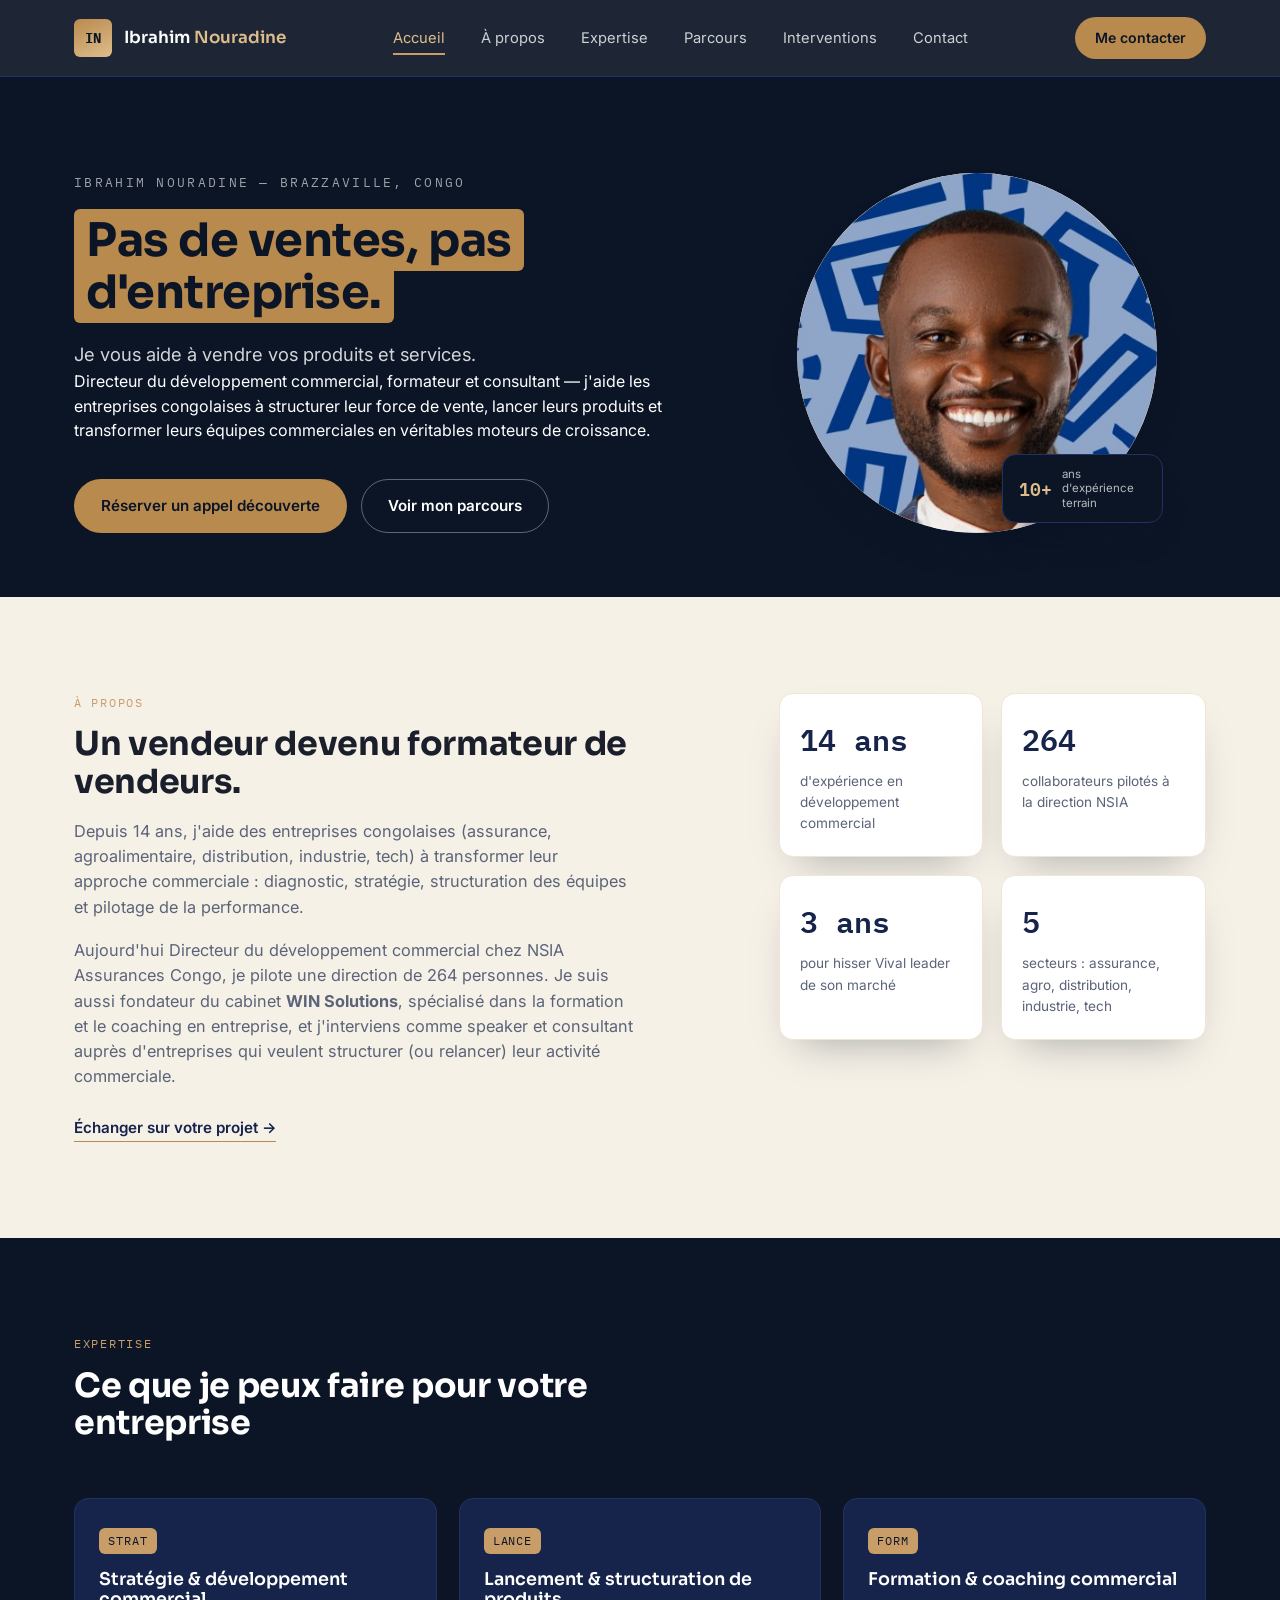
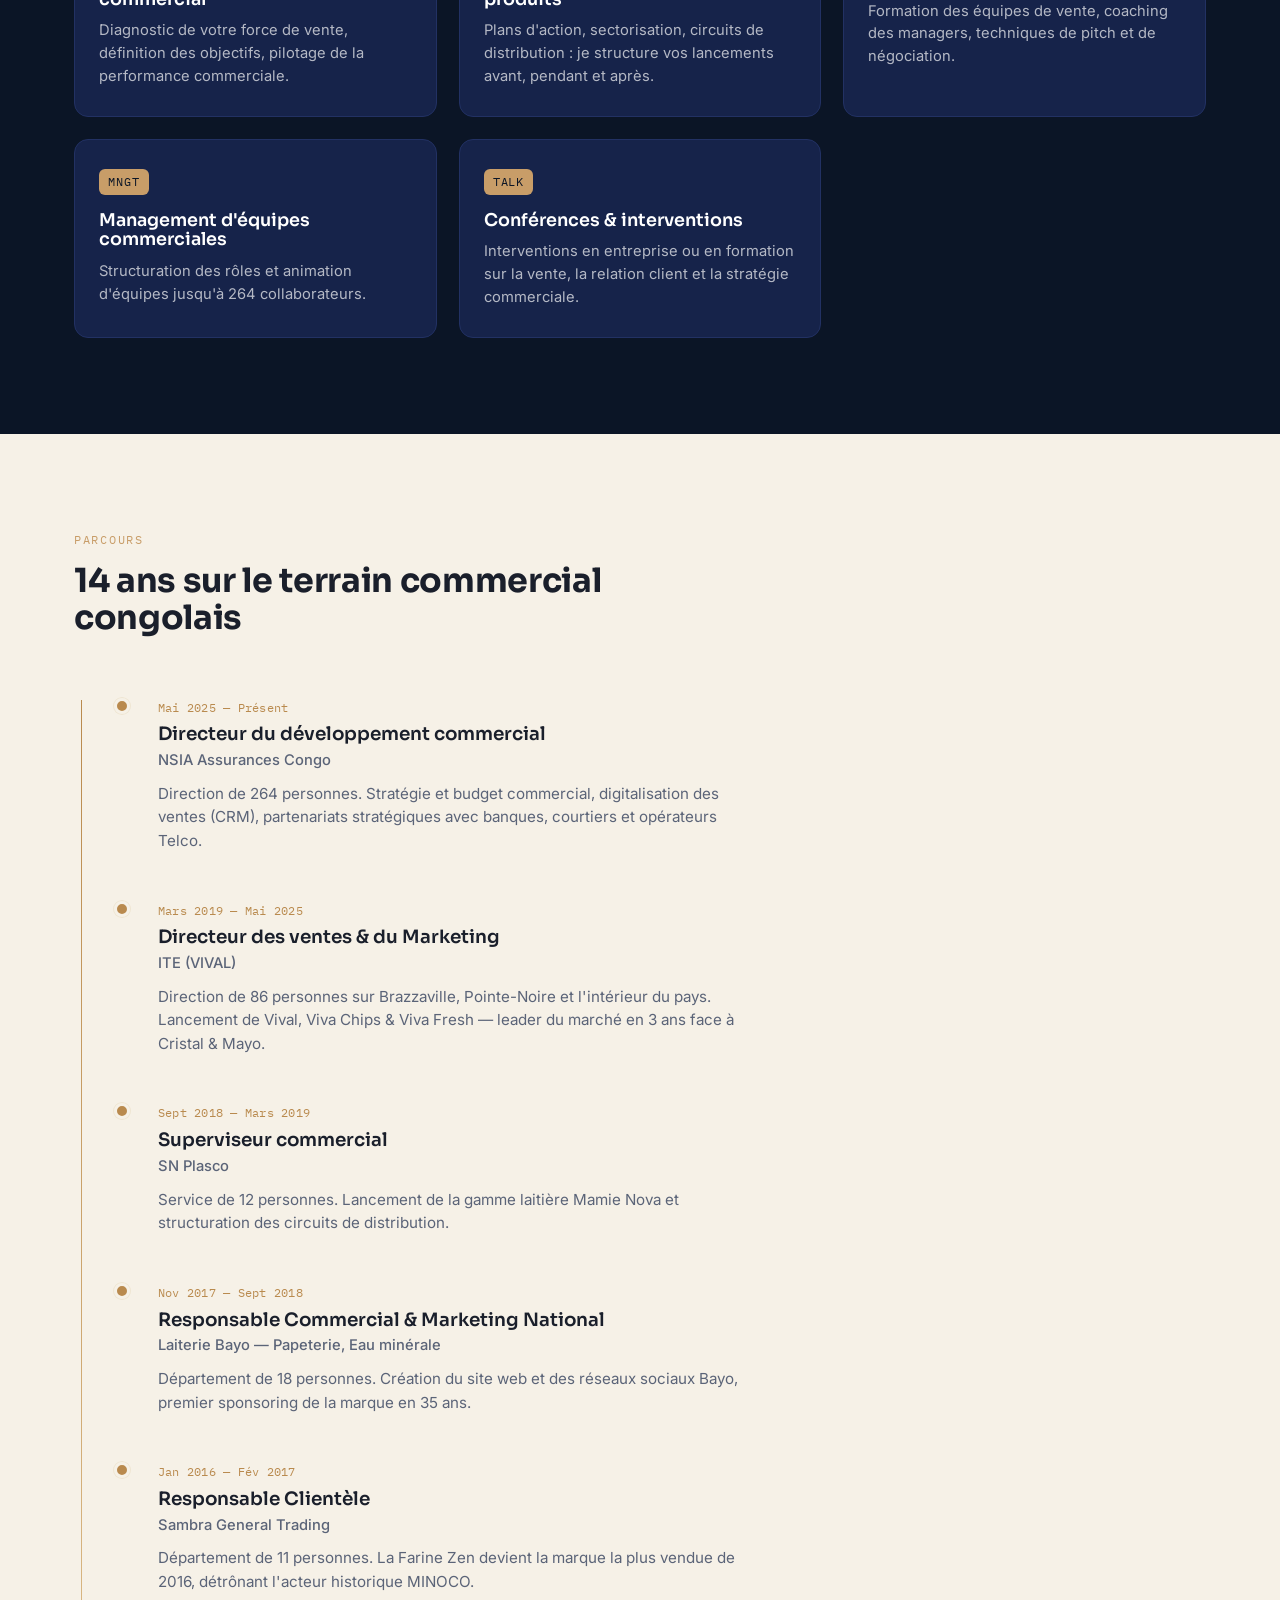
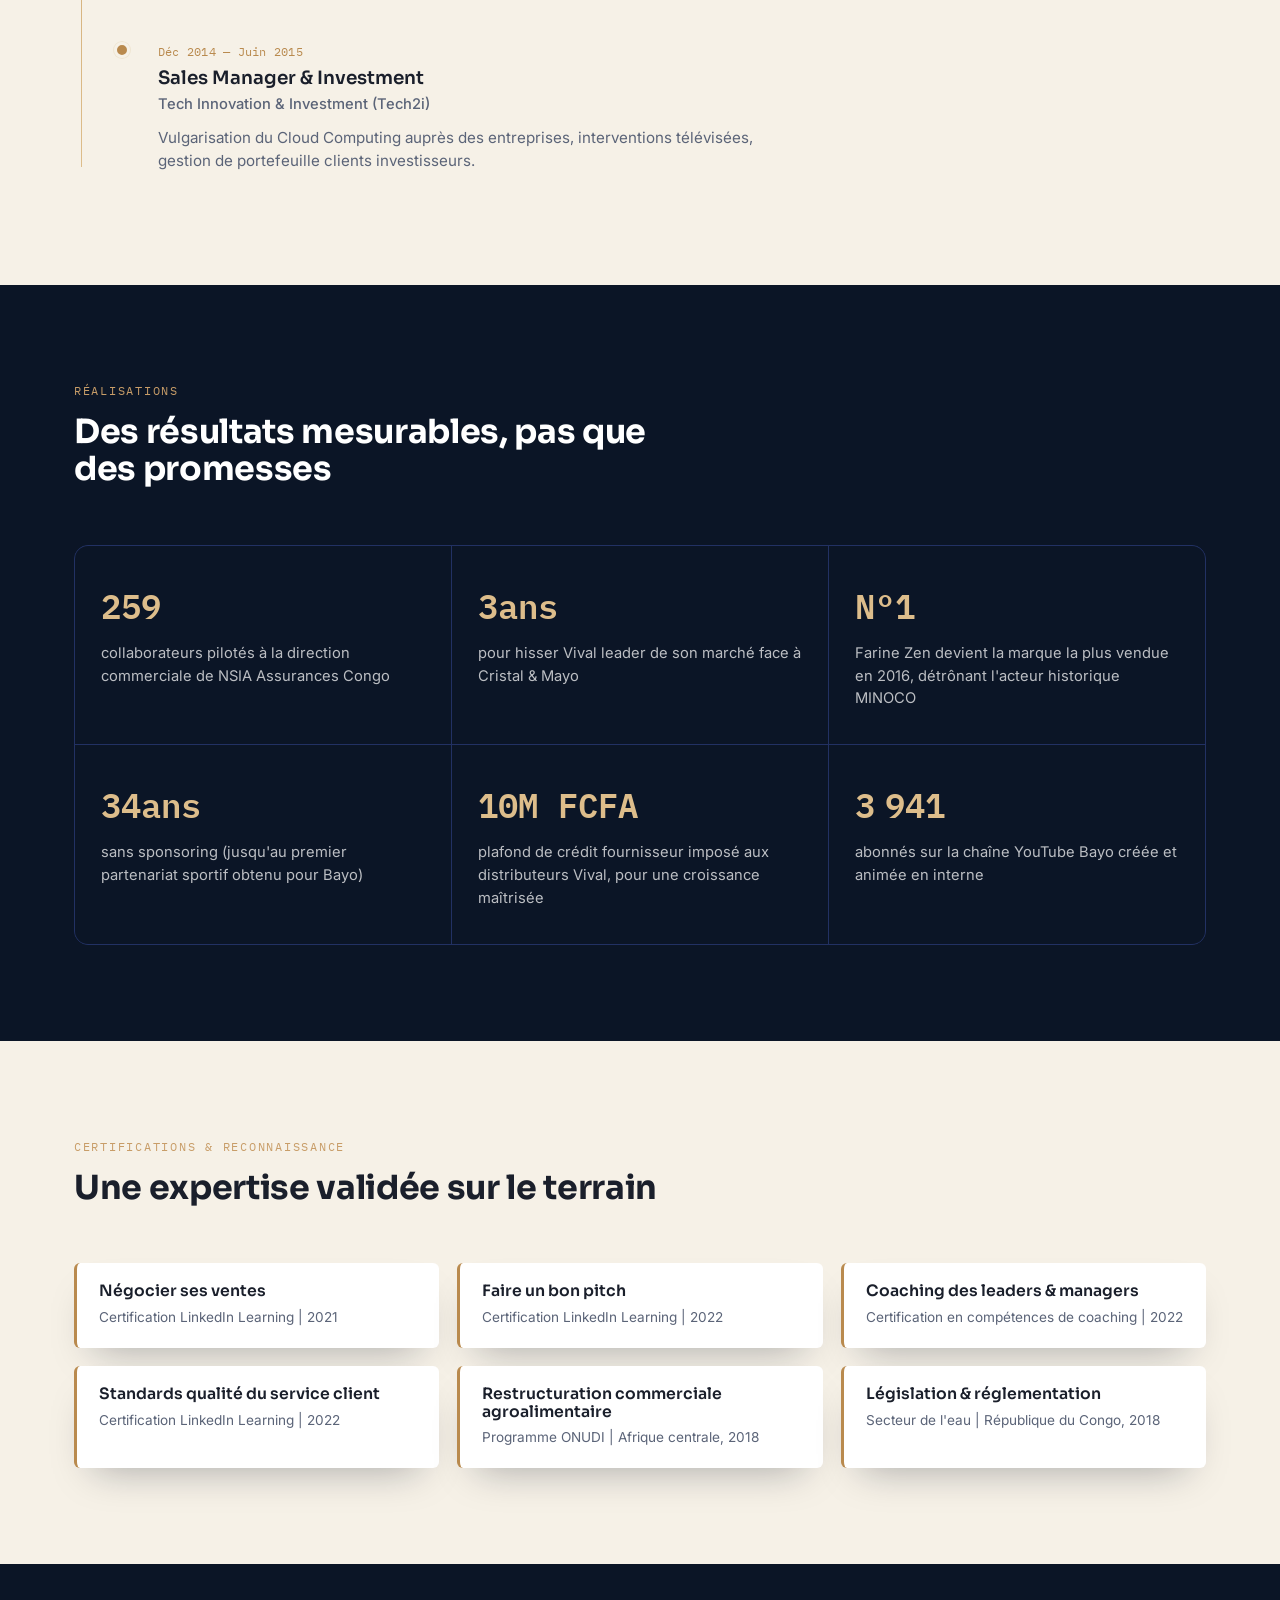
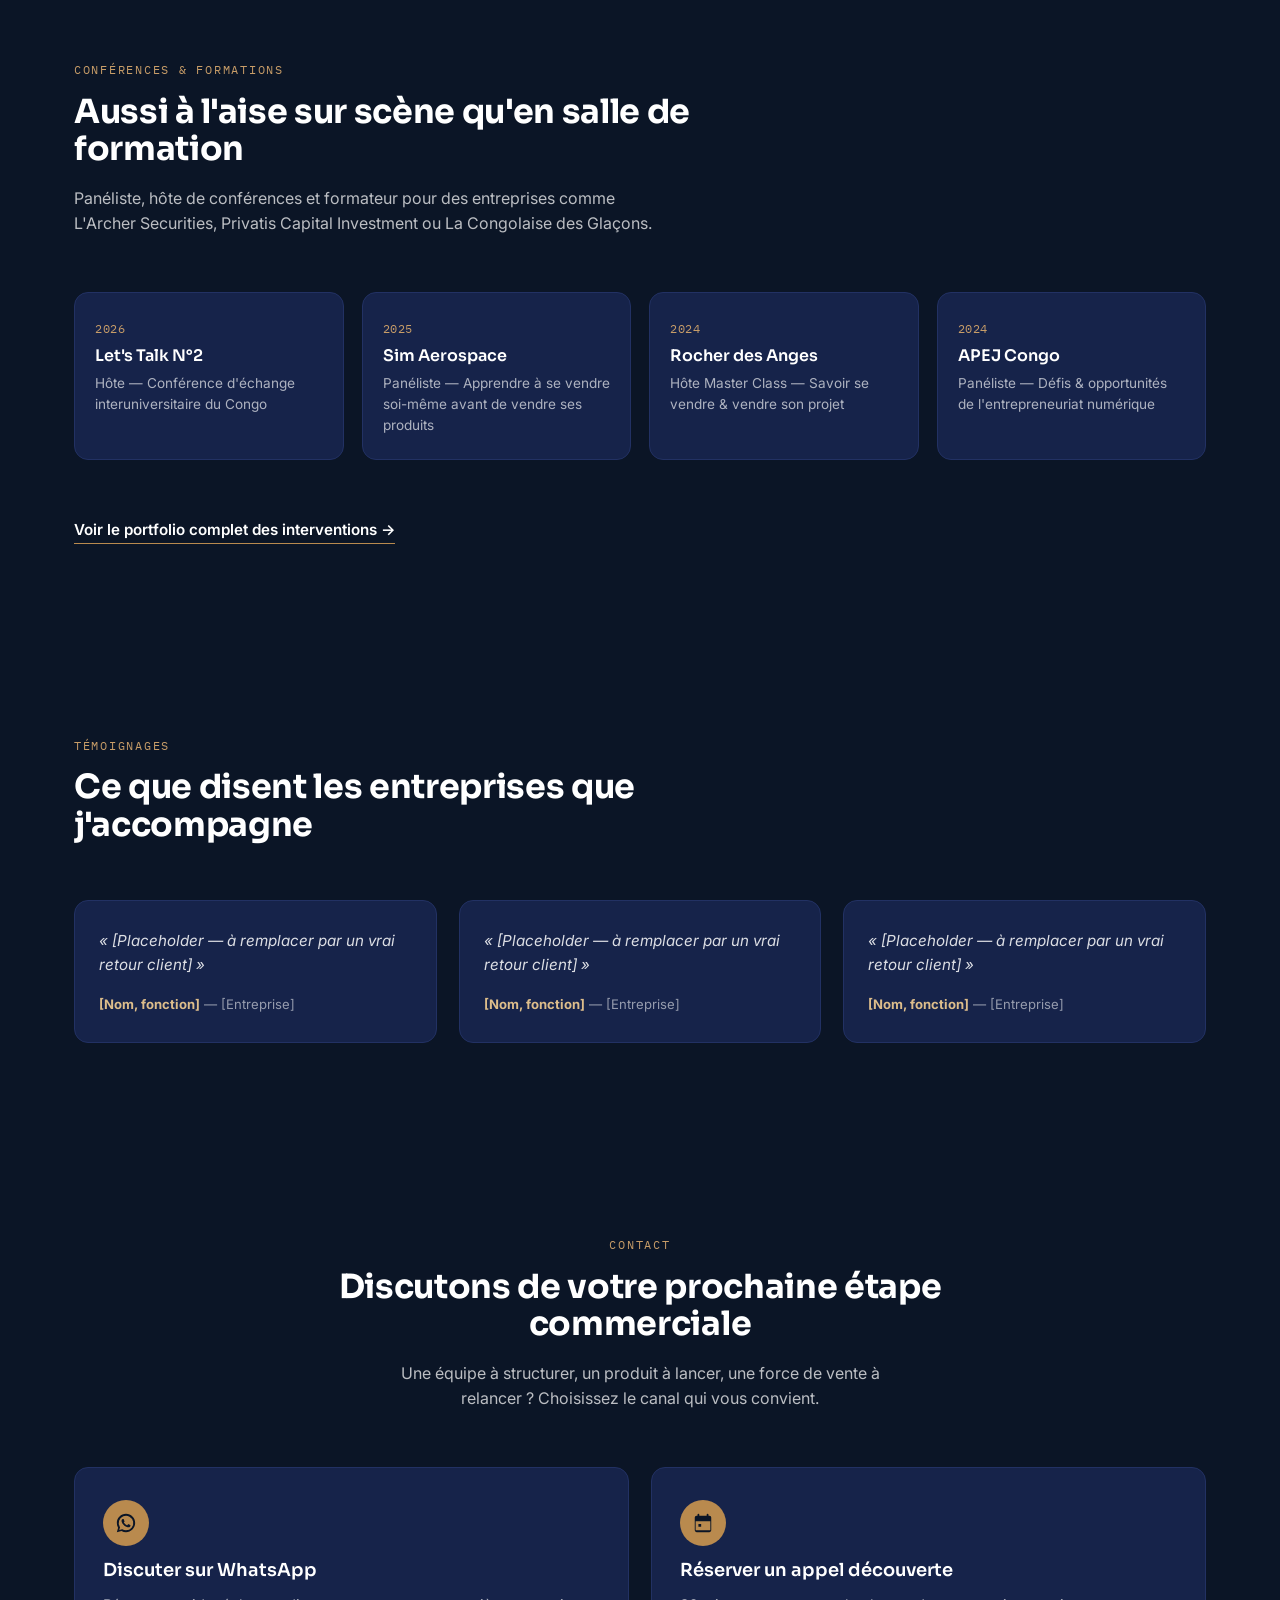
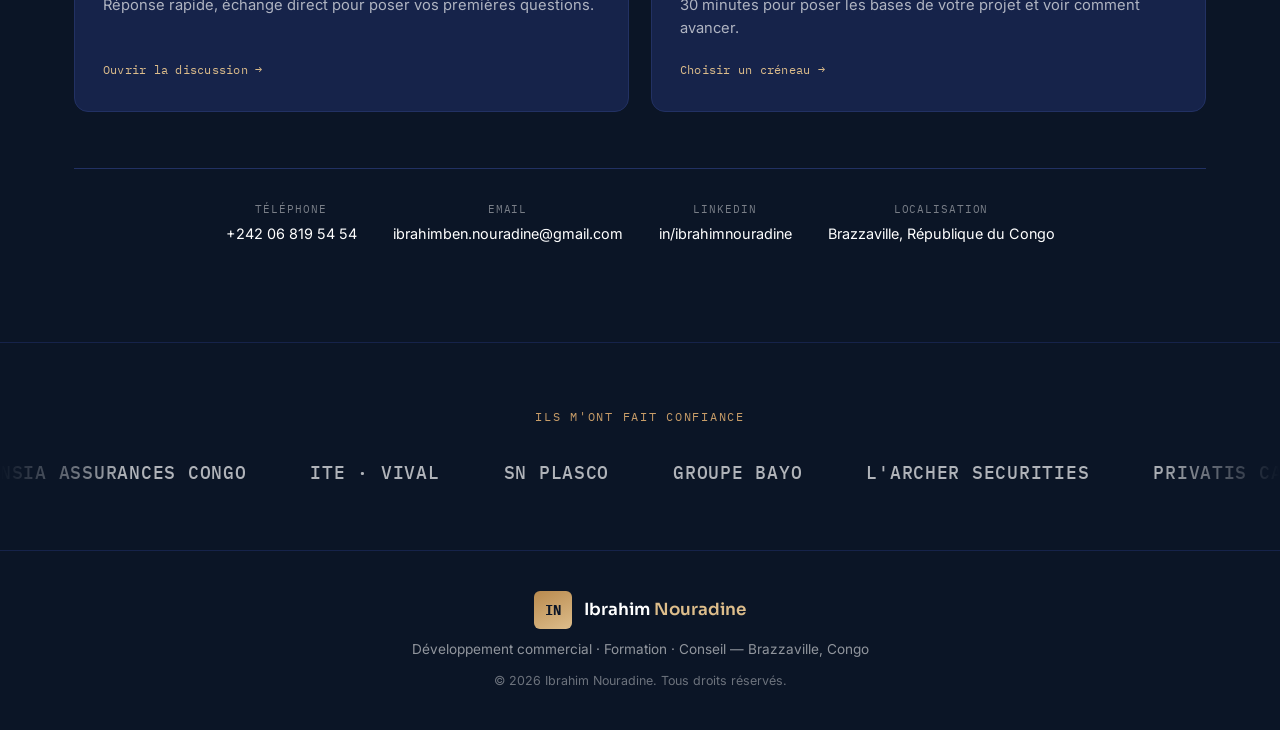
==== index.html @ 83c8571e "Premier commit : site vitrine Ibrahim Nouradine" ====
<!DOCTYPE html>
<html lang="fr">
<head>
  <meta charset="UTF-8" />
  <meta name="viewport" content="width=device-width, initial-scale=1.0" />
  <title>Ibrahim Nouradine | Développement commercial, formation & conseil en vente</title>
  <meta name="description" content="Directeur du développement commercial, formateur et consultant à Brazzaville. J'aide les entreprises congolaises à structurer leur force de vente, lancer leurs produits et développer leur chiffre d'affaires." />

  <!-- Open Graph -->
  <meta property="og:title" content="Ibrahim Nouradine — Pas de ventes, pas d'entreprise." />
  <meta property="og:description" content="Je vous aide à vendre vos produits et services : stratégie commerciale, formation des équipes, lancement de produits." />
  <meta property="og:type" content="website" />
  <meta property="og:image" content="assets/img/ibrahim-photo.jpg" />
  <meta name="theme-color" content="#0b1526" />

  <link rel="preconnect" href="https://fonts.googleapis.com" />
  <link rel="preconnect" href="https://fonts.gstatic.com" crossorigin />
  <link href="https://fonts.googleapis.com/css2?family=Sora:wght@400;500;600;700&family=Inter:wght@400;500;600&family=IBM+Plex+Mono:wght@500;600&display=swap" rel="stylesheet" />

  <link rel="stylesheet" href="css/style.css" />
</head>
<body>

  <!-- ==========================================================================
       HEADER
       ========================================================================== -->
  <header class="site-header">
    <div class="container">
      <a href="#hero" class="brand">
        <span class="brand-mark">IN</span>
        <span class="brand-name">Ibrahim <span>Nouradine</span></span>
      </a>

      <nav class="main-nav" aria-label="Navigation principale">
        <a href="#hero">Accueil</a>
        <a href="#apropos">À propos</a>
        <a href="#expertise">Expertise</a>
        <a href="#parcours">Parcours</a>
        <a href="interventions.html">Interventions</a>
        <a href="#contact">Contact</a>
      </nav>

      <a href="#contact" class="header-cta">Me contacter</a>

      <button class="nav-toggle" id="navToggle" aria-label="Ouvrir le menu" aria-expanded="false">
        <span></span><span></span><span></span>
      </button>
    </div>

    <nav class="mobile-nav" id="mobileNav" aria-label="Navigation mobile">
      <a href="#hero">Accueil</a>
      <a href="#apropos">À propos</a>
      <a href="#expertise">Expertise</a>
      <a href="#parcours">Parcours</a>
      <a href="#realisations">Réalisations</a>
      <a href="#temoignages">Témoignages</a>
      <a href="#contact" class="mobile-cta">Me contacter</a>
    </nav>
  </header>

  <!-- ==========================================================================
       HERO
       ========================================================================== -->
  <section class="hero" id="hero">
    <div class="pattern-overlay" aria-hidden="true"></div>

    <div class="container">
      <div class="hero-content">
        <p class="hero-eyebrow">Ibrahim Nouradine — Brazzaville, Congo</p>

        <h1 class="hero-headline">
          <mark>Pas de ventes, pas d'entreprise.</mark>
        </h1>
        <p class="hero-subline">
          Je vous aide à vendre vos produits et services.
        </p>
        <p class="hero-desc">
          Directeur du développement commercial, formateur et consultant — j'aide les entreprises
          congolaises à structurer leur force de vente, lancer leurs produits et transformer
          leurs équipes commerciales en véritables moteurs de croissance.
        </p>

        <div class="hero-actions">
          <a href="#contact" class="btn btn-primary">Réserver un appel découverte</a>
          <a href="#parcours" class="btn btn-ghost">Voir mon parcours</a>
        </div>
      </div>

      <div class="hero-portrait">
        <div class="portrait-frame">
          <img src="assets/img/ibrahim-photo.jpg" alt="Portrait d'Ibrahim Nouradine" />
        </div>
        <div class="portrait-badge">
          <span class="num">10+</span>
          <span class="label">ans d'expérience terrain</span>
        </div>
      </div>
    </div>
  </section>

  <!-- ==========================================================================
       À PROPOS
       ========================================================================== -->
  <section class="about" id="apropos">
    <div class="container about-grid">
      <div class="about-text" data-reveal>
        <p class="eyebrow">À propos</p>
        <h2 class="section-title">Un vendeur devenu formateur de vendeurs.</h2>
        <p class="about-p">
          Depuis 14 ans, j'aide des entreprises congolaises (assurance, agroalimentaire,
          distribution, industrie, tech) à transformer leur approche commerciale : diagnostic,
          stratégie, structuration des équipes et pilotage de la performance.
        </p>
        <p class="about-p">
          Aujourd'hui Directeur du développement commercial chez NSIA Assurances Congo, je pilote
          une direction de 264 personnes. Je suis aussi fondateur du cabinet
          <strong>WIN Solutions</strong>, spécialisé dans la formation et le coaching en
          entreprise, et j'interviens comme speaker et consultant auprès d'entreprises qui
          veulent structurer (ou relancer) leur activité commerciale.
        </p>
        <a href="#contact" class="link-arrow">Échanger sur votre projet →</a>
      </div>

      <div class="stat-grid">
        <div class="stat-chip" data-reveal>
          <span class="stat-num">14 ans</span>
          <span class="stat-label">d'expérience en développement commercial</span>
        </div>
        <div class="stat-chip" data-reveal>
          <span class="stat-num">264</span>
          <span class="stat-label">collaborateurs pilotés à la direction NSIA</span>
        </div>
        <div class="stat-chip" data-reveal>
          <span class="stat-num">3 ans</span>
          <span class="stat-label">pour hisser Vival leader de son marché</span>
        </div>
        <div class="stat-chip" data-reveal>
          <span class="stat-num">5</span>
          <span class="stat-label">secteurs : assurance, agro, distribution, industrie, tech</span>
        </div>
      </div>
    </div>
  </section>

  <!-- ==========================================================================
       EXPERTISE
       ========================================================================== -->
  <section class="expertise" id="expertise">
    <div class="pattern-overlay" aria-hidden="true"></div>
    <div class="container">
      <div class="section-head" data-reveal>
        <p class="eyebrow">Expertise</p>
        <h2 class="section-title light">Ce que je peux faire pour votre entreprise</h2>
      </div>

      <div class="expertise-grid">
        <article class="expertise-card" data-reveal>
          <span class="expertise-tag">STRAT</span>
          <h3>Stratégie & développement commercial</h3>
          <p>Diagnostic de votre force de vente, définition des objectifs, pilotage de la performance commerciale.</p>
        </article>
        <article class="expertise-card" data-reveal>
          <span class="expertise-tag">LANCE</span>
          <h3>Lancement & structuration de produits</h3>
          <p>Plans d'action, sectorisation, circuits de distribution : je structure vos lancements avant, pendant et après.</p>
        </article>
        <article class="expertise-card" data-reveal>
          <span class="expertise-tag">FORM</span>
          <h3>Formation & coaching commercial</h3>
          <p>Formation des équipes de vente, coaching des managers, techniques de pitch et de négociation.</p>
        </article>
        <article class="expertise-card" data-reveal>
          <span class="expertise-tag">MNGT</span>
          <h3>Management d'équipes commerciales</h3>
          <p>Structuration des rôles et animation d'équipes jusqu'à 264 collaborateurs.</p>
        </article>
        <article class="expertise-card" data-reveal>
          <span class="expertise-tag">TALK</span>
          <h3>Conférences & interventions</h3>
          <p>Interventions en entreprise ou en formation sur la vente, la relation client et la stratégie commerciale.</p>
        </article>
      </div>
    </div>
  </section>

  <!-- ==========================================================================
       PARCOURS
       ========================================================================== -->
  <section class="parcours" id="parcours">
    <div class="container">
      <div class="section-head" data-reveal>
        <p class="eyebrow">Parcours</p>
        <h2 class="section-title">14 ans sur le terrain commercial congolais</h2>
      </div>

      <ol class="timeline">
        <li class="timeline-item" data-reveal>
          <div class="timeline-node"></div>
          <div class="timeline-content">
            <span class="timeline-date">Mai 2025 — Présent</span>
            <h3>Directeur du développement commercial</h3>
            <p class="timeline-org">NSIA Assurances Congo</p>
            <p>Direction de 264 personnes. Stratégie et budget commercial, digitalisation des ventes (CRM), partenariats stratégiques avec banques, courtiers et opérateurs Telco.</p>
          </div>
        </li>
        <li class="timeline-item" data-reveal>
          <div class="timeline-node"></div>
          <div class="timeline-content">
            <span class="timeline-date">Mars 2019 — Mai 2025</span>
            <h3>Directeur des ventes & du Marketing</h3>
            <p class="timeline-org">ITE (VIVAL)</p>
            <p>Direction de 86 personnes sur Brazzaville, Pointe-Noire et l'intérieur du pays. Lancement de Vival, Viva Chips & Viva Fresh — leader du marché en 3 ans face à Cristal & Mayo.</p>
          </div>
        </li>
        <li class="timeline-item" data-reveal>
          <div class="timeline-node"></div>
          <div class="timeline-content">
            <span class="timeline-date">Sept 2018 — Mars 2019</span>
            <h3>Superviseur commercial</h3>
            <p class="timeline-org">SN Plasco</p>
            <p>Service de 12 personnes. Lancement de la gamme laitière Mamie Nova et structuration des circuits de distribution.</p>
          </div>
        </li>
        <li class="timeline-item" data-reveal>
          <div class="timeline-node"></div>
          <div class="timeline-content">
            <span class="timeline-date">Nov 2017 — Sept 2018</span>
            <h3>Responsable Commercial & Marketing National</h3>
            <p class="timeline-org">Laiterie Bayo — Papeterie, Eau minérale</p>
            <p>Département de 18 personnes. Création du site web et des réseaux sociaux Bayo, premier sponsoring de la marque en 35 ans.</p>
          </div>
        </li>
        <li class="timeline-item" data-reveal>
          <div class="timeline-node"></div>
          <div class="timeline-content">
            <span class="timeline-date">Jan 2016 — Fév 2017</span>
            <h3>Responsable Clientèle</h3>
            <p class="timeline-org">Sambra General Trading</p>
            <p>Département de 11 personnes. La Farine Zen devient la marque la plus vendue de 2016, détrônant l'acteur historique MINOCO.</p>
          </div>
        </li>
        <li class="timeline-item" data-reveal>
          <div class="timeline-node"></div>
          <div class="timeline-content">
            <span class="timeline-date">Déc 2014 — Juin 2015</span>
            <h3>Sales Manager & Investment</h3>
            <p class="timeline-org">Tech Innovation & Investment (Tech2i)</p>
            <p>Vulgarisation du Cloud Computing auprès des entreprises, interventions télévisées, gestion de portefeuille clients investisseurs.</p>
          </div>
        </li>
      </ol>
    </div>
  </section>

  <!-- ==========================================================================
       RÉALISATIONS
       ========================================================================== -->
  <section class="realisations" id="realisations">
    <div class="pattern-overlay" aria-hidden="true"></div>
    <div class="container">
      <div class="section-head" data-reveal>
        <p class="eyebrow">Réalisations</p>
        <h2 class="section-title light">Des résultats mesurables, pas que des promesses</h2>
      </div>

      <div class="results-grid">
        <div class="result-card" data-reveal>
          <span class="result-num">264</span>
          <p>collaborateurs pilotés à la direction commerciale de NSIA Assurances Congo</p>
        </div>
        <div class="result-card" data-reveal>
          <span class="result-num">3 ans</span>
          <p>pour hisser Vival leader de son marché face à Cristal & Mayo</p>
        </div>
        <div class="result-card" data-reveal>
          <span class="result-num">N°1</span>
          <p>Farine Zen devient la marque la plus vendue en 2016, détrônant l'acteur historique MINOCO</p>
        </div>
        <div class="result-card" data-reveal>
          <span class="result-num">35 ans</span>
          <p>sans sponsoring (jusqu'au premier partenariat sportif obtenu pour Bayo)</p>
        </div>
        <div class="result-card" data-reveal>
          <span class="result-num">10 M FCFA</span>
          <p>plafond de crédit fournisseur imposé aux distributeurs Vival, pour une croissance maîtrisée</p>
        </div>
        <div class="result-card" data-reveal>
          <span class="result-num">4 018</span>
          <p>abonnés sur la chaîne YouTube Bayo créée et animée en interne</p>
        </div>
      </div>
    </div>
  </section>

  <!-- ==========================================================================
       CERTIFICATIONS
       ========================================================================== -->
  <section class="certifications" id="certifications">
    <div class="container">
      <div class="section-head" data-reveal>
        <p class="eyebrow">Certifications & reconnaissance</p>
        <h2 class="section-title">Une expertise validée sur le terrain</h2>
      </div>

      <div class="badge-grid">
        <div class="badge-card" data-reveal>
          <h3>Négocier ses ventes</h3>
          <p>Certification LinkedIn Learning | 2021</p>
        </div>
        <div class="badge-card" data-reveal>
          <h3>Faire un bon pitch</h3>
          <p>Certification LinkedIn Learning | 2022</p>
        </div>
        <div class="badge-card" data-reveal>
          <h3>Coaching des leaders & managers</h3>
          <p>Certification en compétences de coaching | 2022</p>
        </div>
        <div class="badge-card" data-reveal>
          <h3>Standards qualité du service client</h3>
          <p>Certification LinkedIn Learning | 2022</p>
        </div>
        <div class="badge-card" data-reveal>
          <h3>Restructuration commerciale agroalimentaire</h3>
          <p>Programme ONUDI | Afrique centrale, 2018</p>
        </div>
        <div class="badge-card" data-reveal>
          <h3>Législation & réglementation</h3>
          <p>Secteur de l'eau | République du Congo, 2018</p>
        </div>
      </div>
    </div>
  </section>


  <!-- ==========================================================================
       CONFÉRENCES & FORMATIONS (teaser — portfolio complet sur interventions.html)
       ========================================================================== -->
  <section class="interventions-teaser" id="interventions">
    <div class="pattern-overlay" aria-hidden="true"></div>
    <div class="container">
      <div class="section-head" data-reveal>
        <p class="eyebrow">Conférences & Formations</p>
        <h2 class="section-title light">Aussi à l'aise sur scène qu'en salle de formation</h2>
        <p class="teaser-lead">
          Panéliste, hôte de conférences et formateur pour des entreprises comme
          L'Archer Securities, Privatis Capital Investment ou La Congolaise des Glaçons.
        </p>
      </div>

      <div class="teaser-grid">
        <div class="teaser-card" data-reveal>
          <span class="teaser-year">2026</span>
          <h3>Let's Talk N°2</h3>
          <p>Hôte — Conférence d'échange interuniversitaire du Congo</p>
        </div>
        <div class="teaser-card" data-reveal>
          <span class="teaser-year">2025</span>
          <h3>Sim Aerospace</h3>
          <p>Panéliste — Apprendre à se vendre soi-même avant de vendre ses produits</p>
        </div>
        <div class="teaser-card" data-reveal>
          <span class="teaser-year">2024</span>
          <h3>Rocher des Anges</h3>
          <p>Hôte Master Class — Savoir se vendre & vendre son projet</p>
        </div>
        <div class="teaser-card" data-reveal>
          <span class="teaser-year">2024</span>
          <h3>APEJ Congo</h3>
          <p>Panéliste — Défis & opportunités de l'entrepreneuriat numérique</p>
        </div>
      </div>

      <a href="interventions.html" class="link-arrow light">Voir le portfolio complet des interventions →</a>
    </div>
  </section>

  <!-- ==========================================================================
       TÉMOIGNAGES
       ========================================================================== -->
  <section class="temoignages" id="temoignages">
    <div class="pattern-overlay" aria-hidden="true"></div>
    <div class="container">
      <div class="section-head" data-reveal>
        <p class="eyebrow">Témoignages</p>
        <h2 class="section-title light">Ce que disent les entreprises que j'accompagne</h2>
      </div>

      <div class="quote-grid">
        <blockquote class="quote-card" data-reveal>
          <p>« [Placeholder — à remplacer par un vrai retour client] »</p>
          <footer><strong>[Nom, fonction]</strong> — [Entreprise]</footer>
        </blockquote>
        <blockquote class="quote-card" data-reveal>
          <p>« [Placeholder — à remplacer par un vrai retour client] »</p>
          <footer><strong>[Nom, fonction]</strong> — [Entreprise]</footer>
        </blockquote>
        <blockquote class="quote-card" data-reveal>
          <p>« [Placeholder — à remplacer par un vrai retour client] »</p>
          <footer><strong>[Nom, fonction]</strong> — [Entreprise]</footer>
        </blockquote>
      </div>
    </div>
  </section>

  <!-- ==========================================================================
       CONTACT
       ========================================================================== -->
  <section class="contact" id="contact">
    <div class="pattern-overlay" aria-hidden="true"></div>
    <div class="container">
      <div class="section-head center" data-reveal>
        <p class="eyebrow">Contact</p>
        <h2 class="section-title light">Discutons de votre prochaine étape commerciale</h2>
        <p class="contact-lead">
          Une équipe à structurer, un produit à lancer, une force de vente à relancer ?
          Choisissez le canal qui vous convient.
        </p>
      </div>

      <div class="cta-grid" data-reveal>
        <!-- TODO: remplacer le numéro par le WhatsApp Business si différent du téléphone du CV -->
        <a
          class="cta-card"
          href="https://wa.me/242068195454?text=Bonjour%20Ibrahim%2C%20je%20souhaite%20échanger%20sur%20un%20projet."
          target="_blank"
          rel="noopener"
        >
          <span class="cta-icon" aria-hidden="true">
            <svg viewBox="0 0 24 24" fill="currentColor"><path d="M12 2C6.48 2 2 6.48 2 12c0 1.85.5 3.58 1.36 5.07L2 22l5.1-1.34A9.94 9.94 0 0 0 12 22c5.52 0 10-4.48 10-10S17.52 2 12 2Zm0 18a7.9 7.9 0 0 1-4.03-1.1l-.29-.17-3 .79.8-2.92-.19-.3A7.93 7.93 0 1 1 12 20Zm4.36-5.96c-.24-.12-1.42-.7-1.64-.78-.22-.08-.38-.12-.54.12-.16.24-.62.78-.76.94-.14.16-.28.18-.52.06-.24-.12-1-.37-1.9-1.17-.7-.62-1.18-1.39-1.32-1.63-.14-.24-.01-.37.1-.49.11-.11.24-.28.36-.42.12-.14.16-.24.24-.4.08-.16.04-.3-.02-.42-.06-.12-.54-1.31-.74-1.8-.2-.47-.4-.4-.54-.41-.14-.01-.3-.01-.46-.01-.16 0-.42.06-.64.3-.22.24-.84.82-.84 2s.86 2.32.98 2.48c.12.16 1.7 2.6 4.12 3.64.58.25 1.03.4 1.38.51.58.18 1.1.16 1.52.1.46-.07 1.42-.58 1.62-1.14.2-.56.2-1.04.14-1.14-.06-.1-.22-.16-.46-.28Z"/></svg>
          </span>
          <h3>Discuter sur WhatsApp</h3>
          <p>Réponse rapide, échange direct pour poser vos premières questions.</p>
          <span class="cta-arrow">Ouvrir la discussion →</span>
        </a>

        <!-- TODO: remplacer par le vrai lien Calendly (ex: https://calendly.com/ibrahim-nouradine/decouverte) -->
        <a
          class="cta-card"
          href="https://calendly.com/VOTRE-LIEN-ICI/decouverte"
          target="_blank"
          rel="noopener"
        >
          <span class="cta-icon" aria-hidden="true">
            <svg viewBox="0 0 24 24" fill="currentColor"><path d="M7 2a1 1 0 0 1 1 1v1h8V3a1 1 0 1 1 2 0v1h1a2 2 0 0 1 2 2v14a2 2 0 0 1-2 2H5a2 2 0 0 1-2-2V6a2 2 0 0 1 2-2h1V3a1 1 0 0 1 1-1Zm13 8H4v10h16V10ZM7 13h3v3H7v-3Z"/></svg>
          </span>
          <h3>Réserver un appel découverte</h3>
          <p>30 minutes pour poser les bases de votre projet et voir comment avancer.</p>
          <span class="cta-arrow">Choisir un créneau →</span>
        </a>
      </div>

      <ul class="contact-details" data-reveal>
        <li><span>Téléphone</span><a href="tel:+242068195454">+242 06 819 54 54</a></li>
        <li><span>Email</span><a href="mailto:ibrahimben.nouradine@gmail.com">ibrahimben.nouradine@gmail.com</a></li>
        <li><span>LinkedIn</span><a href="https://www.linkedin.com/in/ibrahimnouradine--985b7945" target="_blank" rel="noopener">in/ibrahimnouradine</a></li>
        <li><span>Localisation</span><span>Brazzaville, République du Congo</span></li>
      </ul>
    </div>
  </section>

  <!-- ==========================================================================
       ILS M'ONT FAIT CONFIANCE — bannière défilante avant le footer
       ========================================================================== -->
  <section class="trust-band" id="confiance">
    <div class="container">
      <p class="eyebrow trust-band-eyebrow">Ils m'ont fait confiance</p>
    </div>
    <div class="marquee marquee-lg">
      <div class="marquee-track">
        <span class="marquee-item">NSIA Assurances Congo</span>
        <span class="marquee-item">ITE · Vival</span>
        <span class="marquee-item">SN Plasco</span>
        <span class="marquee-item">Groupe Bayo</span>
        <span class="marquee-item">L'Archer Securities</span>
        <span class="marquee-item">Privatis Capital Investment</span>
        <span class="marquee-item">La Congolaise des Glaçons</span>
        <span class="marquee-item" aria-hidden="true">NSIA Assurances Congo</span>
        <span class="marquee-item" aria-hidden="true">ITE · Vival</span>
        <span class="marquee-item" aria-hidden="true">SN Plasco</span>
        <span class="marquee-item" aria-hidden="true">Groupe Bayo</span>
        <span class="marquee-item" aria-hidden="true">L'Archer Securities</span>
        <span class="marquee-item" aria-hidden="true">Privatis Capital Investment</span>
        <span class="marquee-item" aria-hidden="true">La Congolaise des Glaçons</span>
      </div>
    </div>
  </section>

  <footer class="site-footer">
    <div class="container footer-grid">
      <div class="brand">
        <span class="brand-mark">IN</span>
        <span class="brand-name">Ibrahim <span>Nouradine</span></span>
      </div>
      <p class="footer-tagline">Développement commercial · Formation · Conseil — Brazzaville, Congo</p>
      <p class="footer-copy">© <span id="year"></span> Ibrahim Nouradine. Tous droits réservés.</p>
    </div>
  </footer>

  <script src="js/main.js"></script>
</body>
</html>
---- css/style.css ----
/* ==========================================================================
   IBRAHIM NOURADINE — Site vitrine
   Design tokens dérivés de l'identité LinkedIn (bannière + photo de profil)
   ========================================================================== */

:root {
  /* Couleurs — palette "navy & ochre" issue de la charte existante */
  --navy-950: #0b1526;   /* fond principal des sections sombres */
  --navy-800: #16234a;   /* panneaux / cartes sur fond sombre */
  --navy-700: #223163;   /* bordures, hover sur fond sombre */
  --navy-600: #34437c;   /* motif géométrique (basse opacité) */

  --gold-500: #b98a4e;   /* accent principal — CTA, surlignage */
  --gold-400: #c89d68;
  --gold-300: #ddbd8b;   /* accent clair — hover, liseré */

  --sand-50:  #f6f1e7;   /* fond des sections claires */
  --sand-100: #efe6d3;

  --blue-200: #b7cbe8;   /* bleu pâle — écho de la photo de profil */

  --ink-900:  #1a1f2b;   /* texte sur fond clair */
  --ink-600:  #5b6478;   /* texte atténué sur fond clair */
  --white:    #ffffff;

  /* Typographie */
  --font-display: "Sora", "Segoe UI", sans-serif;
  --font-body: "Inter", "Segoe UI", sans-serif;
  --font-mono: "IBM Plex Mono", "Courier New", monospace;

  /* Échelle */
  --container-w: 1180px;
  --radius-sm: 6px;
  --radius-md: 14px;
  --radius-full: 999px;

  --shadow-card: 0 20px 40px -20px rgba(11, 21, 38, 0.35);
}

/* ---------- Reset ---------- */
*, *::before, *::after { box-sizing: border-box; }
html { scroll-behavior: smooth; }
html, body { max-width: 100%; overflow-x: hidden; }
body {
  margin: 0;
  font-family: var(--font-body);
  color: var(--ink-900);
  background: var(--sand-50);
  line-height: 1.55;
  -webkit-font-smoothing: antialiased;
}
img { max-width: 100%; display: block; }
a { color: inherit; text-decoration: none; }
ul { list-style: none; margin: 0; padding: 0; }
h1, h2, h3, h4 {
  font-family: var(--font-display);
  line-height: 1.12;
  margin: 0;
  color: inherit;
}
p { margin: 0; }
button { font-family: inherit; cursor: pointer; }

:focus-visible {
  outline: 2px solid var(--gold-400);
  outline-offset: 3px;
}

.container {
  width: 100%;
  max-width: var(--container-w);
  margin-inline: auto;
  padding-inline: 24px;
}

.eyebrow {
  font-family: var(--font-mono);
  font-size: 0.78rem;
  letter-spacing: 0.14em;
  text-transform: uppercase;
  color: var(--gold-400);
}

/* Motif géométrique réutilisable (issu de la bannière LinkedIn) */
.pattern-overlay {
  position: absolute;
  inset: 0;
  background-image: url("../assets/img/pattern.svg");
  background-repeat: repeat;
  background-size: 120px 120px;
  color: var(--navy-600);
  opacity: 0.35;
  pointer-events: none;
}

/* ==========================================================================
   HEADER
   ========================================================================== */
.site-header {
  position: sticky;
  top: 0;
  z-index: 50;
  background: rgba(11, 21, 38, 0.92);
  backdrop-filter: blur(8px);
  border-bottom: 1px solid var(--navy-700);
}

.site-header .container {
  display: flex;
  align-items: center;
  justify-content: space-between;
  height: 76px;
}

.brand {
  display: flex;
  align-items: center;
  gap: 12px;
  font-family: var(--font-display);
  font-weight: 600;
  font-size: 1.05rem;
  color: var(--white);
}

.brand-mark {
  width: 38px;
  height: 38px;
  border-radius: var(--radius-sm);
  background: linear-gradient(155deg, var(--gold-500), var(--gold-300));
  display: grid;
  place-items: center;
  color: var(--navy-950);
  font-family: var(--font-mono);
  font-weight: 700;
  font-size: 0.9rem;
  flex-shrink: 0;
}

.brand-name { white-space: nowrap; }
.brand-name span { color: var(--gold-300); }

.main-nav {
  display: flex;
  align-items: center;
  gap: 36px;
}

.main-nav a {
  position: relative;
  display: inline-block;
  font-size: 0.92rem;
  color: rgba(255, 255, 255, 0.78);
  transition: color 0.2s ease;
}
.main-nav a::after {
  content: "";
  position: absolute;
  left: 0;
  right: 0;
  bottom: -6px;
  height: 2px;
  background: var(--gold-400);
  transform: scaleX(0);
  transform-origin: right;
  transition: transform 0.25s ease;
}
.main-nav a:hover { color: var(--white); }
.main-nav a:hover::after,
.main-nav a.is-active::after,
.main-nav a.current-page::after { transform: scaleX(1); transform-origin: left; }

.header-cta {
  display: inline-flex;
  align-items: center;
  gap: 8px;
  padding: 10px 20px;
  border-radius: var(--radius-full);
  background: var(--gold-500);
  color: var(--navy-950);
  font-weight: 600;
  font-size: 0.88rem;
  transition: background 0.2s ease, transform 0.2s ease;
  white-space: nowrap;
}
.header-cta:hover { background: var(--gold-300); transform: translateY(-1px); }

.nav-toggle {
  display: none;
  background: none;
  border: none;
  padding: 6px;
}
.nav-toggle span {
  display: block;
  width: 24px;
  height: 2px;
  background: var(--white);
  margin: 5px 0;
  transition: transform 0.2s ease, opacity 0.2s ease;
}

/* ==========================================================================
   PAGE-INTRO — bannière d'en-tête pour les pages secondaires
   ========================================================================== */
.page-intro {
  position: relative;
  background: var(--navy-950);
  color: var(--white);
  overflow: hidden;
  padding-block: 140px 72px;
}
.page-intro .container { position: relative; z-index: 2; max-width: 760px; }
.page-intro .hero-headline { font-size: clamp(1.9rem, 3.2vw, 2.8rem); }
.page-intro .hero-desc { margin-top: 18px; max-width: 58ch; }

.intro-stats {
  position: relative;
  z-index: 2;
  margin-top: 40px;
  display: flex;
  flex-wrap: wrap;
  gap: 40px;
  padding-top: 28px;
  border-top: 1px solid var(--navy-700);
}
.intro-stat { display: flex; flex-direction: column; gap: 6px; }
.intro-num {
  font-family: var(--font-mono);
  font-weight: 600;
  font-size: 1.6rem;
  color: var(--gold-300);
}
.intro-label { font-size: 0.82rem; color: rgba(255, 255, 255, 0.6); }

/* ==========================================================================
   HERO
   ========================================================================== */
.hero {
  position: relative;
  background: var(--navy-950);
  color: var(--white);
  overflow: hidden;
  padding-block: 96px 64px;
}

/* Entrée séquencée au chargement */
@keyframes fadeUp {
  from { opacity: 0; transform: translateY(16px); }
  to { opacity: 1; transform: translateY(0); }
}
@keyframes fadeScale {
  from { opacity: 0; transform: scale(0.94); }
  to { opacity: 1; transform: scale(1); }
}
.hero-eyebrow  { animation: fadeUp 0.7s ease both; animation-delay: 0.05s; }
.hero-headline { animation: fadeUp 0.7s ease both; animation-delay: 0.15s; }
.hero-subline  { animation: fadeUp 0.7s ease both; animation-delay: 0.28s; }
.hero-desc     { animation: fadeUp 0.7s ease both; animation-delay: 0.38s; }
.hero-actions  { animation: fadeUp 0.7s ease both; animation-delay: 0.5s; }
.trust-strip   { animation: fadeUp 0.7s ease both; animation-delay: 0.62s; }
.hero-portrait { animation: fadeScale 0.8s ease both; animation-delay: 0.3s; }

.hero .container {
  position: relative;
  z-index: 2;
  display: grid;
  grid-template-columns: 1.15fr 0.85fr;
  gap: 56px;
  align-items: center;
}

.hero-eyebrow {
  font-family: var(--font-mono);
  font-size: 0.8rem;
  letter-spacing: 0.18em;
  text-transform: uppercase;
  color: rgba(255, 255, 255, 0.6);
  margin-bottom: 22px;
}

.hero-headline {
  font-size: clamp(2.1rem, 3.6vw, 3.4rem);
  font-weight: 700;
  letter-spacing: -0.01em;
}

.hero-headline mark {
  background: var(--gold-500);
  color: var(--navy-950);
  padding: 2px 12px;
  border-radius: var(--radius-sm);
  box-decoration-break: clone;
  -webkit-box-decoration-break: clone;
}

.hero-subline {
  margin-top: 22px;
  font-size: 1.15rem;
  color: rgba(255, 255, 255, 0.82);
  max-width: 46ch;
}

.hero-actions {
  margin-top: 36px;
  display: flex;
  flex-wrap: wrap;
  gap: 14px;
}

.btn {
  display: inline-flex;
  align-items: center;
  gap: 10px;
  padding: 14px 26px;
  border-radius: var(--radius-full);
  font-weight: 600;
  font-size: 0.95rem;
  transition: all 0.2s ease;
  border: 1px solid transparent;
}

.btn-primary {
  background: var(--gold-500);
  color: var(--navy-950);
}
.btn-primary:hover { background: var(--gold-300); transform: translateY(-2px); }

.btn-ghost {
  border-color: rgba(255, 255, 255, 0.35);
  color: var(--white);
}
.btn-ghost:hover { border-color: var(--white); background: rgba(255, 255, 255, 0.06); }

/* Bandeau de confiance (clients / entreprises) — bannière défilante */
.trust-strip {
  margin-top: 56px;
}

.trust-label {
  font-family: var(--font-mono);
  font-size: 0.72rem;
  letter-spacing: 0.12em;
  text-transform: uppercase;
  color: rgba(255, 255, 255, 0.5);
  margin-bottom: 18px;
}

.marquee {
  position: relative;
  overflow: hidden;
  padding-top: 14px;
  border-top: 1px solid var(--navy-700);
  -webkit-mask-image: linear-gradient(90deg, transparent, #000 10%, #000 90%, transparent);
  mask-image: linear-gradient(90deg, transparent, #000 10%, #000 90%, transparent);
}

.marquee-track {
  display: flex;
  align-items: center;
  gap: 44px;
  width: max-content;
  animation: marquee-scroll 24s linear infinite;
}

.marquee:hover .marquee-track { animation-play-state: paused; }

.marquee-item {
  font-family: var(--font-mono);
  font-size: 0.8rem;
  letter-spacing: 0.05em;
  text-transform: uppercase;
  color: rgba(255, 255, 255, 0.55);
  white-space: nowrap;
}

@keyframes marquee-scroll {
  from { transform: translateX(0); }
  to { transform: translateX(-50%); }
}

.hero-portrait {
  position: relative;
  justify-self: center;
}

.portrait-frame {
  position: relative;
  width: min(360px, 80vw);
  aspect-ratio: 1 / 1;
  border-radius: 50%;
  overflow: hidden;
  background: var(--blue-200);
  box-shadow: var(--shadow-card);
}

.portrait-frame::before {
  content: "";
  position: absolute;
  inset: 0;
  background-image: url("../assets/img/pattern.svg");
  background-size: 90px 90px;
  color: var(--navy-700);
  opacity: 0.55;
  mix-blend-mode: multiply;
}

.portrait-frame img {
  position: absolute;
  inset: 0;
  width: 100%;
  height: 100%;
  object-fit: cover;
}

.portrait-badge {
  position: absolute;
  bottom: 10px;
  right: -6px;
  background: var(--navy-950);
  border: 1px solid var(--navy-700);
  border-radius: var(--radius-md);
  padding: 12px 16px;
  display: flex;
  align-items: center;
  gap: 10px;
  box-shadow: var(--shadow-card);
  animation: floatY 3.6s ease-in-out infinite;
}
@keyframes floatY {
  0%, 100% { transform: translateY(0); }
  50% { transform: translateY(-6px); }
}

.btn:active { transform: scale(0.97); }

.portrait-badge .num {
  font-family: var(--font-mono);
  font-weight: 600;
  font-size: 1.1rem;
  color: var(--gold-300);
}

.portrait-badge .label {
  font-size: 0.72rem;
  color: rgba(255, 255, 255, 0.7);
  max-width: 12ch;
  line-height: 1.25;
}

/* ==========================================================================
   HEADER — état scrollé + menu mobile
   ========================================================================== */
.site-header.is-scrolled { box-shadow: 0 12px 30px -18px rgba(0,0,0,0.5); }

.mobile-nav {
  display: none;
  flex-direction: column;
  background: var(--navy-950);
  border-top: 1px solid var(--navy-700);
}
.mobile-nav.is-open { display: flex; }
.mobile-nav a {
  padding: 16px 24px;
  color: rgba(255,255,255,0.85);
  border-bottom: 1px solid var(--navy-800);
  font-size: 0.95rem;
}
.mobile-nav .mobile-cta { color: var(--gold-300); font-weight: 600; }

.nav-toggle.is-open span:nth-child(1) { transform: translateY(7px) rotate(45deg); }
.nav-toggle.is-open span:nth-child(2) { opacity: 0; }
.nav-toggle.is-open span:nth-child(3) { transform: translateY(-7px) rotate(-45deg); }

.main-nav a.is-active,
.mobile-nav a.is-active,
.main-nav a.current-page,
.mobile-nav a.current-page { color: var(--gold-300); }

/* ==========================================================================
   UTILITAIRES DE SECTION
   ========================================================================== */
section { position: relative; padding-block: 96px; }
section.dark { background: var(--navy-950); color: var(--white); }

.section-head { max-width: 640px; margin-bottom: 56px; }
.section-title {
  margin-top: 14px;
  font-size: clamp(1.7rem, 2.6vw, 2.4rem);
  font-weight: 700;
  letter-spacing: -0.01em;
}
.section-title.light { color: var(--white); }

.link-arrow {
  display: inline-block;
  margin-top: 26px;
  font-weight: 600;
  font-size: 0.95rem;
  color: var(--navy-800);
  border-bottom: 1px solid var(--gold-500);
  padding-bottom: 2px;
  transition: color 0.2s ease;
}
.link-arrow:hover { color: var(--gold-500); }
.link-arrow.light { color: var(--white); }
.link-arrow.light:hover { color: var(--gold-300); }

/* Reveal au scroll */
[data-reveal] {
  opacity: 0;
  transform: translateY(18px);
  transition: opacity 0.6s ease, transform 0.6s ease;
}
[data-reveal].is-visible { opacity: 1; transform: translateY(0); }

/* ==========================================================================
   À PROPOS
   ========================================================================== */
.about { background: var(--sand-50); }
.about-grid {
  display: grid;
  grid-template-columns: 1.2fr 0.8fr;
  gap: 64px;
  align-items: start;
}
.about-p { margin-top: 18px; color: var(--ink-600); font-size: 1.02rem; max-width: 56ch; }

.stat-grid {
  display: grid;
  grid-template-columns: 1fr 1fr;
  gap: 18px;
}
.stat-chip {
  background: var(--white);
  border: 1px solid var(--sand-100);
  border-radius: var(--radius-md);
  padding: 22px 20px;
  box-shadow: var(--shadow-card);
}
.stat-num {
  display: block;
  font-family: var(--font-mono);
  font-weight: 600;
  font-size: 1.9rem;
  color: var(--navy-800);
}
.stat-label { display: block; margin-top: 8px; font-size: 0.85rem; color: var(--ink-600); }

.stat-grid > [data-reveal]:nth-child(1) { transition-delay: 0.05s; }
.stat-grid > [data-reveal]:nth-child(2) { transition-delay: 0.12s; }
.stat-grid > [data-reveal]:nth-child(3) { transition-delay: 0.19s; }
.stat-grid > [data-reveal]:nth-child(4) { transition-delay: 0.26s; }

/* ==========================================================================
   EXPERTISE
   ========================================================================== */
.expertise { background: var(--navy-950); color: var(--white); }
.expertise-grid {
  position: relative;
  z-index: 2;
  display: grid;
  grid-template-columns: repeat(3, 1fr);
  gap: 22px;
}
.expertise-card {
  position: relative;
  overflow: hidden;
  background: var(--navy-800);
  border: 1px solid var(--navy-700);
  border-radius: var(--radius-md);
  padding: 28px 24px;
  transition: border-color 0.25s ease, transform 0.25s ease;
}
.expertise-card:hover { border-color: var(--gold-500); transform: translateY(-3px); }
.expertise-card::before {
  content: "";
  position: absolute;
  inset: 0;
  z-index: 0;
  background: radial-gradient(220px circle at var(--mx, 50%) var(--my, 50%), rgba(185, 138, 78, 0.18), transparent 70%);
  opacity: 0;
  transition: opacity 0.3s ease;
  pointer-events: none;
}
.expertise-card:hover::before { opacity: 1; }
.expertise-card > * { position: relative; z-index: 1; }

.expertise-grid > [data-reveal]:nth-child(1) { transition-delay: 0.05s; }
.expertise-grid > [data-reveal]:nth-child(2) { transition-delay: 0.12s; }
.expertise-grid > [data-reveal]:nth-child(3) { transition-delay: 0.19s; }
.expertise-grid > [data-reveal]:nth-child(4) { transition-delay: 0.26s; }
.expertise-grid > [data-reveal]:nth-child(5) { transition-delay: 0.33s; }

.expertise-tag {
  display: inline-block;
  font-family: var(--font-mono);
  font-size: 0.72rem;
  letter-spacing: 0.08em;
  color: var(--navy-950);
  background: var(--gold-400);
  padding: 4px 9px;
  border-radius: var(--radius-sm);
  margin-bottom: 16px;
}
.expertise-card h3 { font-size: 1.1rem; font-weight: 600; }
.expertise-card p { margin-top: 10px; font-size: 0.92rem; color: rgba(255,255,255,0.68); }

/* ==========================================================================
   EVENT-CARD — cartes de conférences (page Interventions)
   ========================================================================== */
.events-grid {
  display: grid;
  grid-template-columns: repeat(4, 1fr);
  gap: 18px;
}
.event-card {
  background: var(--white);
  border: 1px solid var(--sand-100);
  border-radius: var(--radius-md);
  padding: 22px 20px;
  box-shadow: var(--shadow-card);
  transition: transform 0.25s ease, border-color 0.25s ease;
}
.event-card:hover { transform: translateY(-3px); border-color: var(--gold-500); }
.event-year {
  font-family: var(--font-mono);
  font-size: 0.75rem;
  color: var(--gold-500);
  letter-spacing: 0.05em;
}
.event-card h3 { margin-top: 8px; font-size: 1rem; font-weight: 600; color: var(--ink-900); }
.event-meta {
  margin-top: 6px;
  font-family: var(--font-mono);
  font-size: 0.74rem;
  text-transform: uppercase;
  letter-spacing: 0.04em;
  color: var(--ink-600);
}
.event-desc { margin-top: 8px; font-size: 0.88rem; color: var(--ink-600); }

.events-grid > [data-reveal]:nth-child(1) { transition-delay: 0.04s; }
.events-grid > [data-reveal]:nth-child(2) { transition-delay: 0.08s; }
.events-grid > [data-reveal]:nth-child(3) { transition-delay: 0.12s; }
.events-grid > [data-reveal]:nth-child(4) { transition-delay: 0.16s; }
.events-grid > [data-reveal]:nth-child(5) { transition-delay: 0.2s; }
.events-grid > [data-reveal]:nth-child(6) { transition-delay: 0.24s; }
.events-grid > [data-reveal]:nth-child(7) { transition-delay: 0.28s; }
.events-grid > [data-reveal]:nth-child(8) { transition-delay: 0.32s; }

.conferences { background: var(--sand-50); }
.formations { background: var(--navy-950); color: var(--white); }
.developpement { background: var(--sand-50); }

/* ==========================================================================
   PARCOURS — timeline (signature : écho du bandeau de la bannière LinkedIn)
   ========================================================================== */
.parcours { background: var(--sand-50); }

.timeline { position: relative; margin-top: 8px; }
.timeline::before {
  content: "";
  position: absolute;
  left: 7px;
  top: 6px;
  bottom: 6px;
  width: 1px;
  background: var(--sand-100);
}
/* Ligne "qui se dessine" — écho animé du bandeau de la bannière LinkedIn */
.timeline::after {
  content: "";
  position: absolute;
  left: 7px;
  top: 6px;
  width: 1px;
  height: calc(100% - 12px);
  background: linear-gradient(var(--gold-500), var(--gold-300));
  transform: scaleY(0);
  transform-origin: top;
  transition: transform 1.6s cubic-bezier(0.65, 0, 0.35, 1);
}
.timeline.is-drawn::after { transform: scaleY(1); }
.timeline-item {
  position: relative;
  display: grid;
  grid-template-columns: 16px 1fr;
  gap: 28px;
  padding-bottom: 44px;
}
.timeline-item:last-child { padding-bottom: 0; }
.timeline-node {
  width: 16px;
  height: 16px;
  border-radius: 50%;
  background: var(--gold-500);
  border: 3px solid var(--sand-50);
  box-shadow: 0 0 0 1px var(--sand-100);
  margin-top: 4px;
}
.timeline-date {
  font-family: var(--font-mono);
  font-size: 0.78rem;
  color: var(--gold-500);
  letter-spacing: 0.02em;
}
.timeline-content h3 { margin-top: 6px; font-size: 1.15rem; font-weight: 600; }
.timeline-org { margin-top: 4px; font-weight: 500; color: var(--ink-600); font-size: 0.92rem; }
.timeline-content p:not(.timeline-org) { margin-top: 10px; color: var(--ink-600); font-size: 0.95rem; max-width: 60ch; }

/* ==========================================================================
   RÉALISATIONS
   ========================================================================== */
.realisations { background: var(--navy-950); color: var(--white); }
.results-grid {
  position: relative;
  z-index: 2;
  display: grid;
  grid-template-columns: repeat(3, 1fr);
  gap: 1px;
  background: var(--navy-700);
  border: 1px solid var(--navy-700);
  border-radius: var(--radius-md);
  overflow: hidden;
}
.result-card {
  background: var(--navy-950);
  padding: 34px 26px;
}
.result-num {
  display: block;
  font-family: var(--font-mono);
  font-weight: 600;
  font-size: 2.1rem;
  color: var(--gold-300);
}
.result-card p { margin-top: 10px; font-size: 0.92rem; color: rgba(255,255,255,0.72); }

.results-grid > [data-reveal]:nth-child(1) { transition-delay: 0.05s; }
.results-grid > [data-reveal]:nth-child(2) { transition-delay: 0.1s; }
.results-grid > [data-reveal]:nth-child(3) { transition-delay: 0.15s; }
.results-grid > [data-reveal]:nth-child(4) { transition-delay: 0.2s; }
.results-grid > [data-reveal]:nth-child(5) { transition-delay: 0.25s; }
.results-grid > [data-reveal]:nth-child(6) { transition-delay: 0.3s; }

/* ==========================================================================
   CERTIFICATIONS
   ========================================================================== */
.certifications { background: var(--sand-50); }
.badge-grid {
  display: grid;
  grid-template-columns: repeat(3, 1fr);
  gap: 18px;
}
.badge-card {
  background: var(--white);
  border-left: 3px solid var(--gold-500);
  border-radius: var(--radius-sm);
  padding: 20px 22px;
  box-shadow: var(--shadow-card);
  transition: transform 0.25s ease, border-left-color 0.25s ease;
}
.badge-card:hover { transform: translateY(-3px); border-left-color: var(--navy-800); }
.badge-card h3 { font-size: 0.98rem; font-weight: 600; }
.badge-card p { margin-top: 6px; font-size: 0.85rem; color: var(--ink-600); }

.badge-grid > [data-reveal]:nth-child(1) { transition-delay: 0.04s; }
.badge-grid > [data-reveal]:nth-child(2) { transition-delay: 0.08s; }
.badge-grid > [data-reveal]:nth-child(3) { transition-delay: 0.12s; }
.badge-grid > [data-reveal]:nth-child(4) { transition-delay: 0.16s; }
.badge-grid > [data-reveal]:nth-child(5) { transition-delay: 0.2s; }
.badge-grid > [data-reveal]:nth-child(6) { transition-delay: 0.24s; }

/* ==========================================================================
   CONFÉRENCES & FORMATIONS (teaser)
   ========================================================================== */
.interventions-teaser { background: var(--navy-950); color: var(--white); }

.teaser-lead {
  margin-top: 18px;
  color: rgba(255, 255, 255, 0.72);
  max-width: 60ch;
}

.teaser-grid {
  position: relative;
  z-index: 2;
  display: grid;
  grid-template-columns: repeat(4, 1fr);
  gap: 18px;
  margin-top: 8px;
  margin-bottom: 32px;
}
.teaser-card {
  background: var(--navy-800);
  border: 1px solid var(--navy-700);
  border-radius: var(--radius-md);
  padding: 22px 20px;
  transition: transform 0.25s ease, border-color 0.25s ease;
}
.teaser-card:hover { transform: translateY(-3px); border-color: var(--gold-500); }
.teaser-year {
  font-family: var(--font-mono);
  font-size: 0.75rem;
  color: var(--gold-400);
  letter-spacing: 0.05em;
}
.teaser-card h3 { margin-top: 8px; font-size: 1rem; font-weight: 600; color: var(--white); }
.teaser-card p { margin-top: 8px; font-size: 0.85rem; color: rgba(255, 255, 255, 0.65); }

.teaser-grid > [data-reveal]:nth-child(1) { transition-delay: 0.05s; }
.teaser-grid > [data-reveal]:nth-child(2) { transition-delay: 0.12s; }
.teaser-grid > [data-reveal]:nth-child(3) { transition-delay: 0.19s; }
.teaser-grid > [data-reveal]:nth-child(4) { transition-delay: 0.26s; }

/* ==========================================================================
   TÉMOIGNAGES
   ========================================================================== */
.temoignages { background: var(--navy-950); color: var(--white); }
.quote-grid {
  position: relative;
  z-index: 2;
  display: grid;
  grid-template-columns: repeat(3, 1fr);
  gap: 22px;
}
.quote-card {
  background: var(--navy-800);
  border: 1px solid var(--navy-700);
  border-radius: var(--radius-md);
  padding: 28px 24px;
  margin: 0;
  transition: transform 0.25s ease, border-color 0.25s ease;
}
.quote-card:hover { transform: translateY(-3px); border-color: var(--gold-500); }

.quote-grid > [data-reveal]:nth-child(1) { transition-delay: 0.05s; }
.quote-grid > [data-reveal]:nth-child(2) { transition-delay: 0.15s; }
.quote-grid > [data-reveal]:nth-child(3) { transition-delay: 0.25s; }
.quote-card p {
  font-size: 0.95rem;
  color: rgba(255,255,255,0.85);
  font-style: italic;
}
.quote-card footer {
  margin-top: 18px;
  font-size: 0.82rem;
  color: rgba(255,255,255,0.55);
}
.quote-card footer strong { color: var(--gold-300); font-style: normal; }

/* ==========================================================================
   CONTACT
   ========================================================================== */
.contact { background: var(--navy-950); color: var(--white); }

.section-head.center {
  margin-inline: auto;
  text-align: center;
}
.contact-lead {
  margin-top: 18px;
  margin-inline: auto;
  color: rgba(255,255,255,0.72);
  max-width: 50ch;
}

/* Cartes d'action directe — WhatsApp / Calendly */
.cta-grid {
  position: relative;
  z-index: 2;
  margin-top: 48px;
  display: grid;
  grid-template-columns: 1fr 1fr;
  gap: 22px;
}
.cta-card {
  position: relative;
  overflow: hidden;
  display: flex;
  flex-direction: column;
  align-items: flex-start;
  gap: 14px;
  background: var(--navy-800);
  border: 1px solid var(--navy-700);
  border-radius: var(--radius-md);
  padding: 32px 28px;
  transition: transform 0.2s ease, border-color 0.2s ease, background 0.2s ease;
}
.cta-card:hover {
  transform: translateY(-4px);
  border-color: var(--gold-500);
  background: var(--navy-700);
}
.cta-card::before {
  content: "";
  position: absolute;
  inset: 0;
  z-index: 0;
  background: radial-gradient(240px circle at var(--mx, 50%) var(--my, 50%), rgba(221, 189, 139, 0.16), transparent 70%);
  opacity: 0;
  transition: opacity 0.3s ease;
  pointer-events: none;
}
.cta-card:hover::before { opacity: 1; }
.cta-card > * { position: relative; z-index: 1; }
.cta-icon {
  width: 46px;
  height: 46px;
  border-radius: 50%;
  background: var(--gold-500);
  display: grid;
  place-items: center;
  color: var(--navy-950);
  flex-shrink: 0;
}
.cta-icon svg { width: 22px; height: 22px; }
.cta-card h3 { font-size: 1.12rem; font-weight: 600; color: var(--white); }
.cta-card p { font-size: 0.92rem; color: rgba(255,255,255,0.66); }
.cta-arrow {
  margin-top: auto;
  padding-top: 6px;
  font-family: var(--font-mono);
  font-size: 0.78rem;
  letter-spacing: 0.02em;
  color: var(--gold-300);
}

/* Coordonnées directes — bandeau discret sous les CTA */
.contact-details {
  position: relative;
  z-index: 2;
  margin-top: 56px;
  padding-top: 32px;
  border-top: 1px solid var(--navy-700);
  display: flex;
  flex-wrap: wrap;
  justify-content: center;
  gap: 36px;
}
.contact-details li {
  display: flex;
  flex-direction: column;
  align-items: center;
  gap: 5px;
  text-align: center;
  font-size: 0.9rem;
}
.contact-details li span:first-child {
  font-family: var(--font-mono);
  font-size: 0.7rem;
  letter-spacing: 0.08em;
  text-transform: uppercase;
  color: rgba(255,255,255,0.45);
}
.contact-details li a:hover { color: var(--gold-300); }

/* ==========================================================================
   TRUST-BAND — bannière de logos plein écran, juste avant le footer
   ========================================================================== */
.trust-band {
  background: var(--navy-950);
  color: var(--white);
  padding-block: 64px;
  overflow: hidden;
  border-top: 1px solid var(--navy-800);
}
.trust-band-eyebrow {
  text-align: center;
  margin-bottom: 32px;
}

/* Variante "grand format" du composant .marquee (réutilisé depuis le hero) */
.marquee-lg { border-top: none; padding-top: 0; }
.marquee-lg .marquee-track { gap: 64px; animation-duration: 30s; }
.marquee-lg .marquee-item {
  font-size: 1.15rem;
  font-weight: 500;
  letter-spacing: 0.04em;
  color: rgba(255, 255, 255, 0.68);
}

/* ==========================================================================
   FOOTER
   ========================================================================== */
.site-footer { background: var(--navy-950); border-top: 1px solid var(--navy-800); padding-block: 40px; }
.footer-grid { display: flex; flex-direction: column; align-items: center; gap: 10px; text-align: center; }
.site-footer .brand { color: var(--white); }
.footer-tagline { color: rgba(255,255,255,0.55); font-size: 0.85rem; }
.footer-copy { color: rgba(255,255,255,0.4); font-size: 0.78rem; }

/* ==========================================================================
   RESPONSIVE
   ========================================================================== */
@media (max-width: 900px) {
  .main-nav { display: none; }
  .header-cta { display: none; }
  .nav-toggle { display: block; padding: 10px; margin: -10px; }

  .hero .container { grid-template-columns: 1fr; gap: 44px; }
  .hero-portrait { justify-self: start; }

  section { padding-block: 72px; }
  .page-intro { padding-block: 110px 56px; }
  .about-grid { grid-template-columns: 1fr; gap: 40px; }
  .expertise-grid { grid-template-columns: repeat(2, 1fr); }
  .results-grid { grid-template-columns: repeat(2, 1fr); }
  .badge-grid { grid-template-columns: repeat(2, 1fr); }
  .teaser-grid { grid-template-columns: repeat(2, 1fr); }
  .events-grid { grid-template-columns: repeat(2, 1fr); }
  .quote-grid { grid-template-columns: 1fr; }
  .cta-grid { grid-template-columns: 1fr; }
  .contact-details { gap: 24px; }
}

@media (max-width: 640px) {
  .container { padding-inline: 20px; }
  .expertise-grid { grid-template-columns: 1fr; }
  .results-grid { grid-template-columns: 1fr; }
  .badge-grid { grid-template-columns: 1fr; }
  .teaser-grid { grid-template-columns: 1fr; }
  .events-grid { grid-template-columns: 1fr; }
  .stat-grid { grid-template-columns: 1fr; }

  .hero-headline { font-size: clamp(1.75rem, 8vw, 2.1rem); }
  .portrait-badge { right: 0; padding: 10px 14px; }

  .contact-details { flex-direction: column; align-items: center; gap: 22px; }
  .contact-details a,
  .contact-details span { overflow-wrap: anywhere; word-break: break-word; }

  .marquee-lg .marquee-track { gap: 40px; }
  .marquee-lg .marquee-item { font-size: 0.95rem; }
}

@media (max-width: 480px) {
  .hero { padding-block: 76px 48px; }
  .btn { width: 100%; justify-content: center; }
  .hero-actions { flex-direction: column; }

  .cta-card { padding: 26px 22px; }
  .brand-name { font-size: 0.95rem; }
}

@media (prefers-reduced-motion: reduce) {
  * {
    transition: none !important;
    animation: none !important;
    scroll-behavior: auto !important;
  }

  .marquee-track {
    flex-wrap: wrap;
    width: 100%;
    justify-content: center;
  }
  .marquee-item[aria-hidden="true"] { display: none; }
}
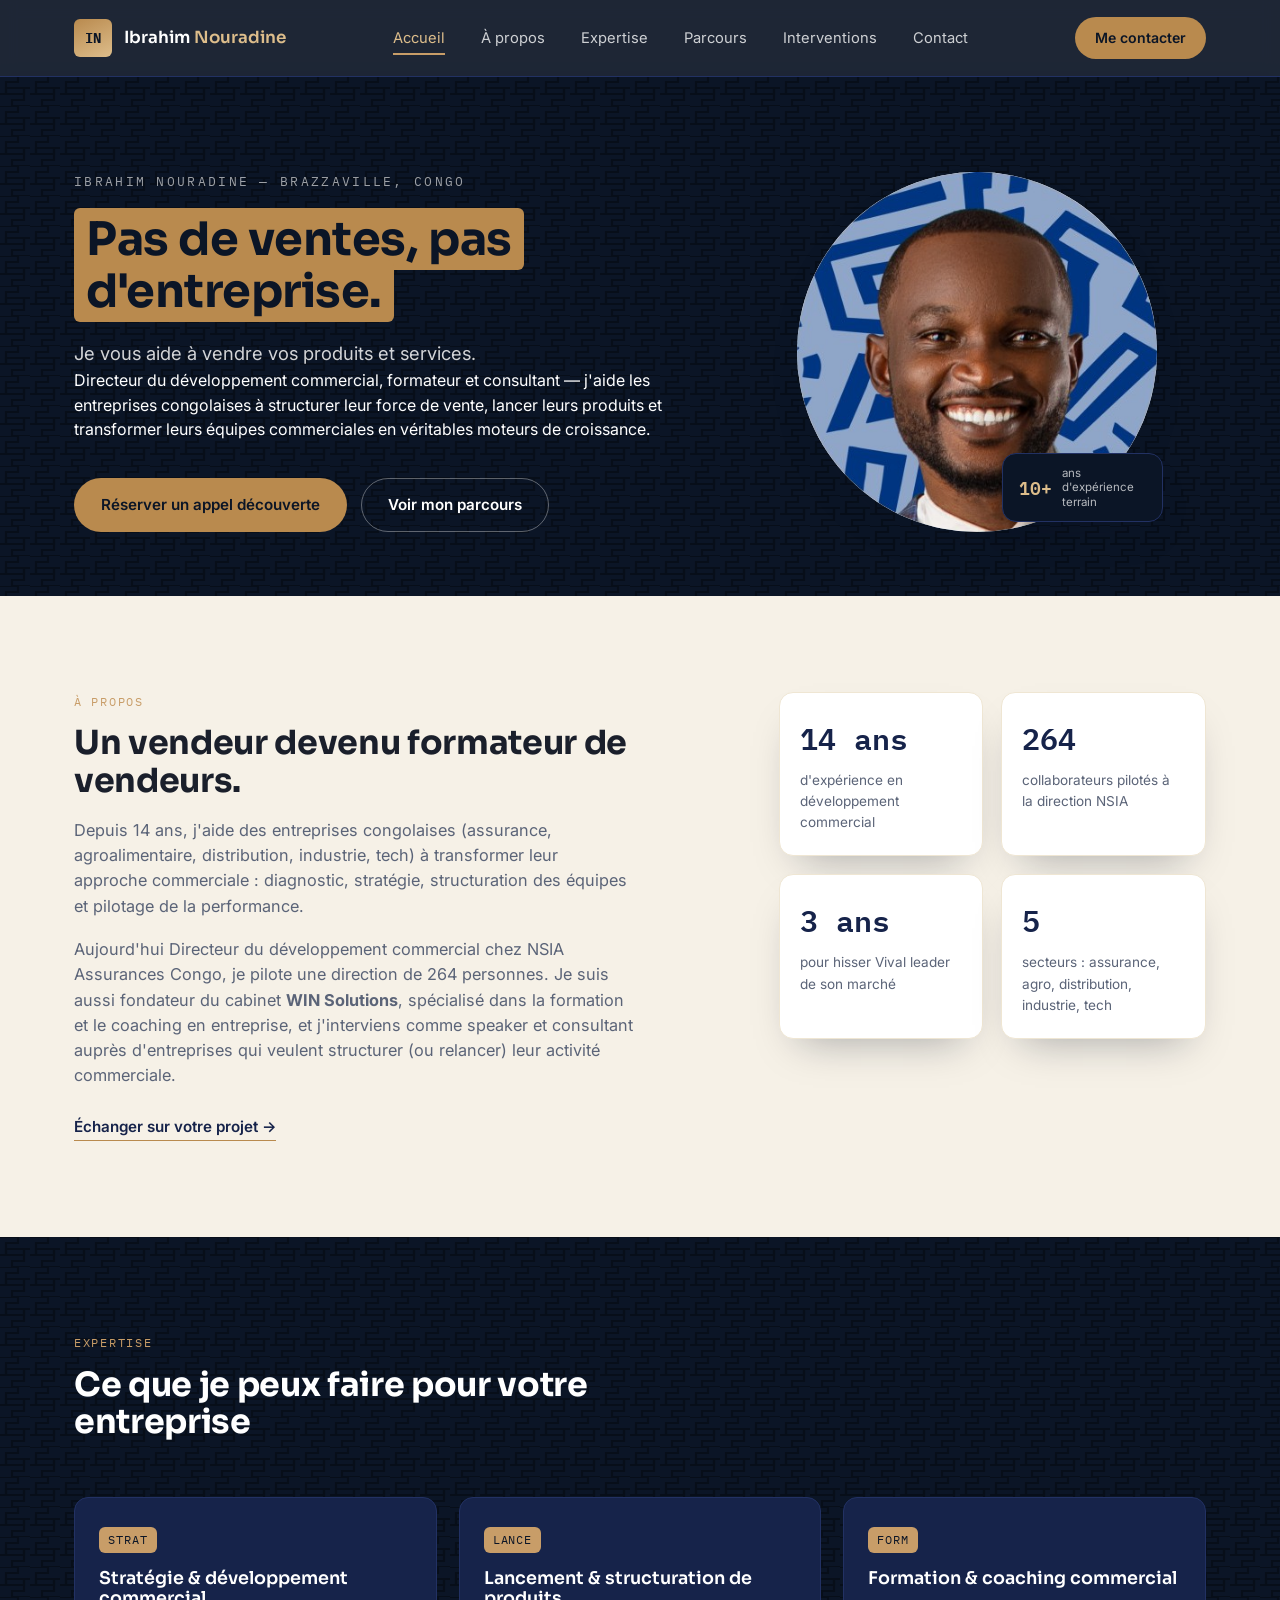
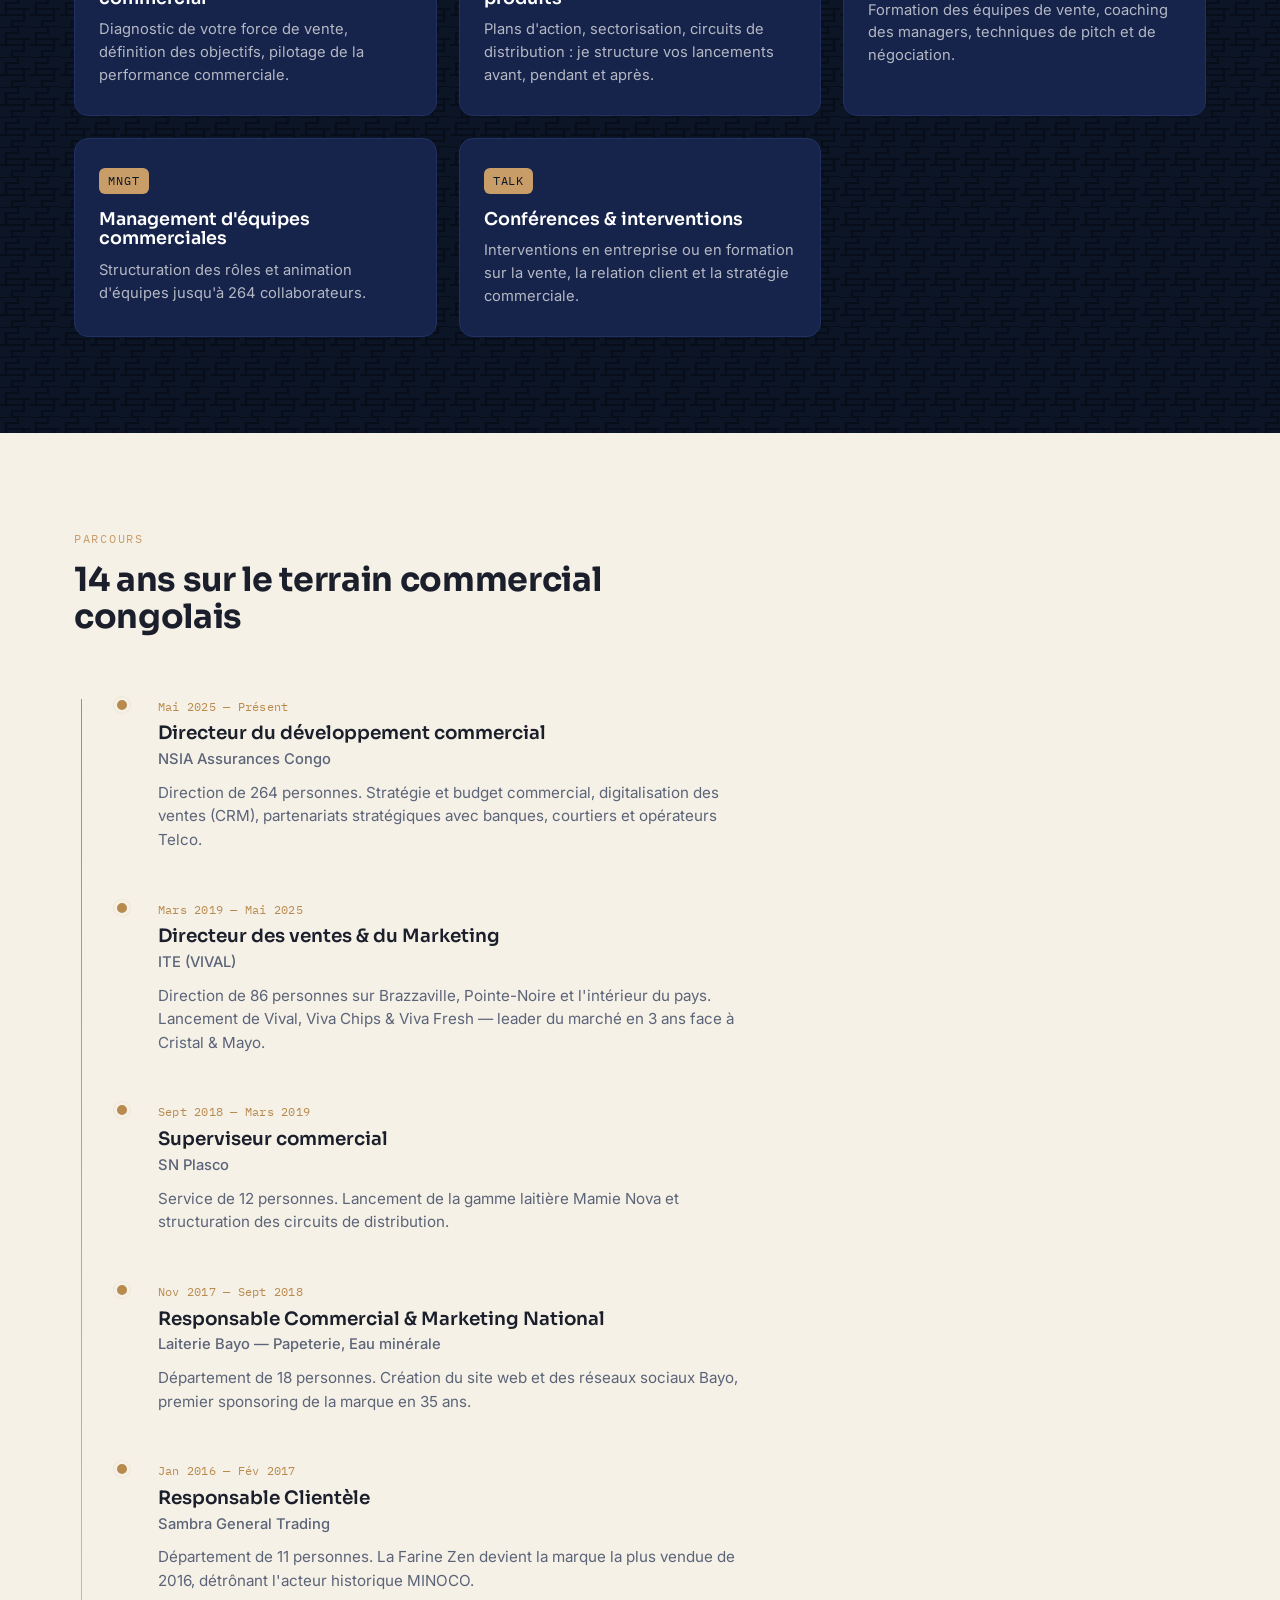
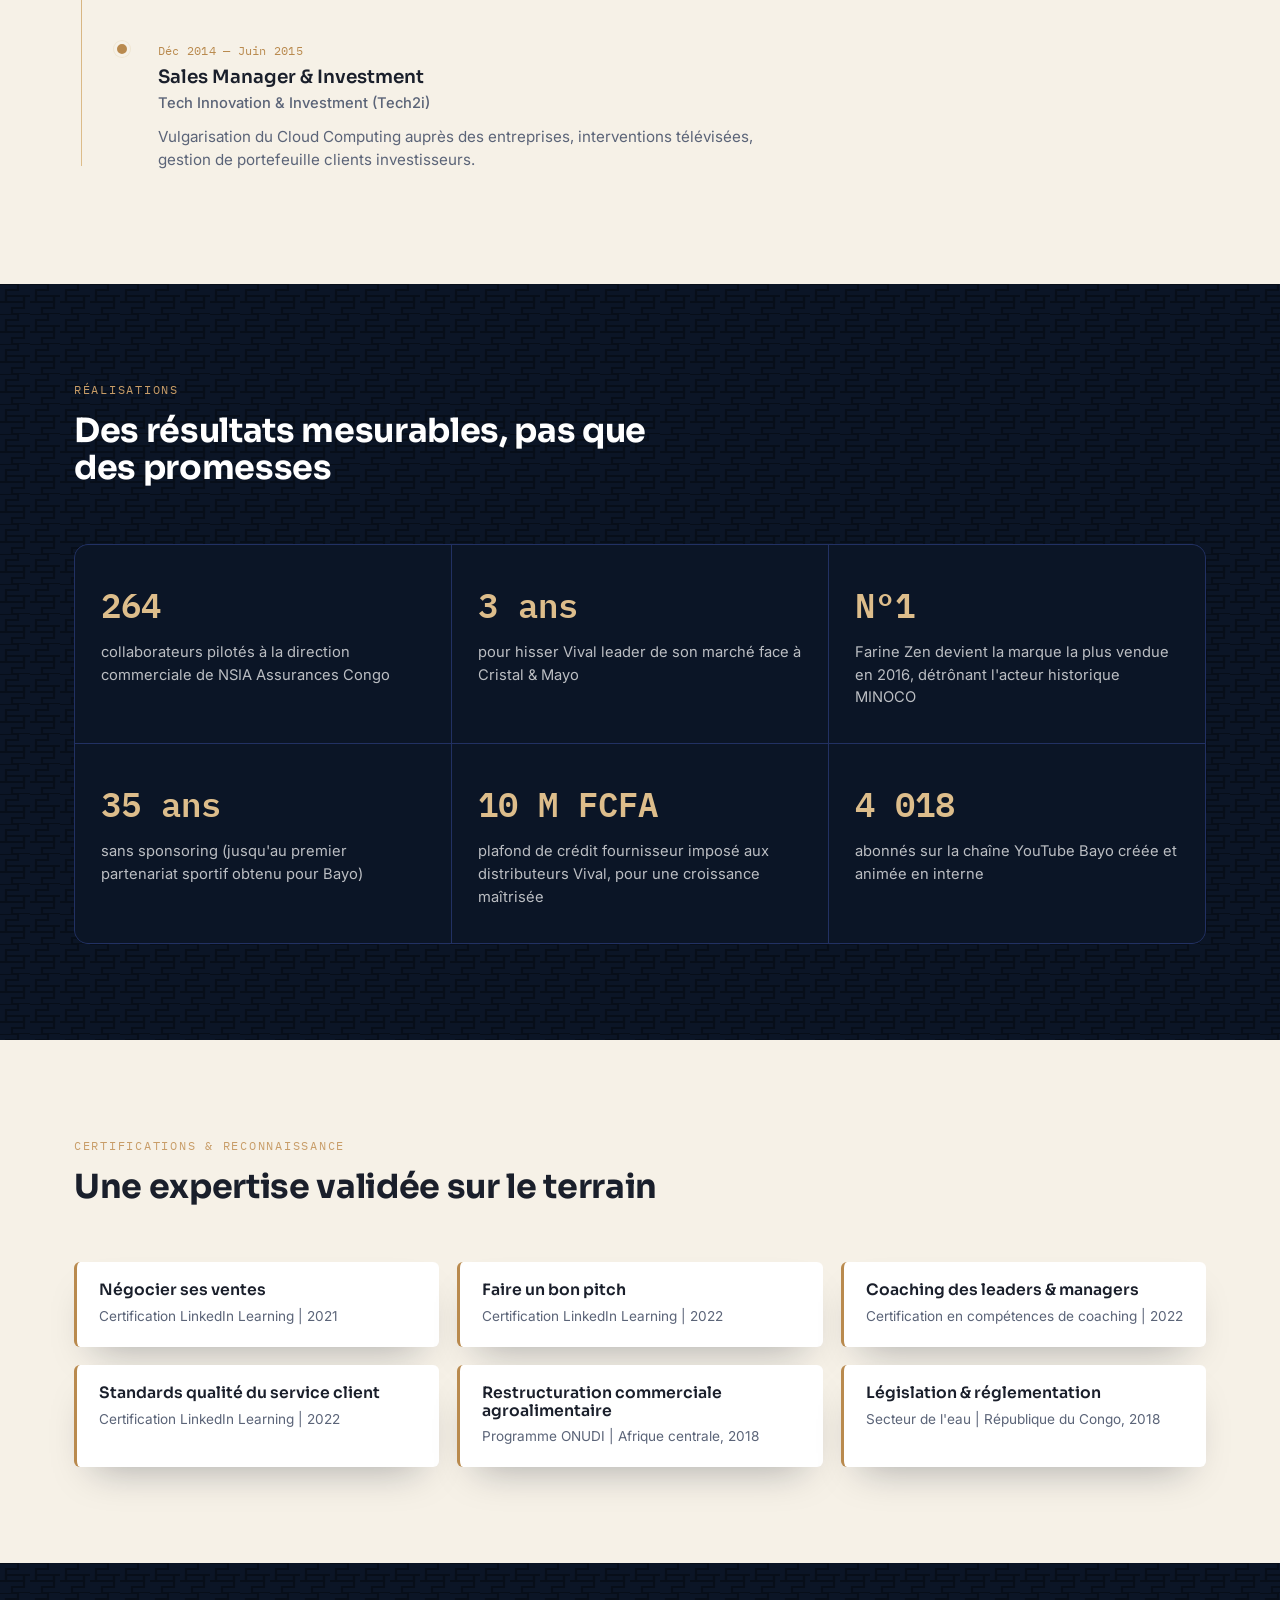
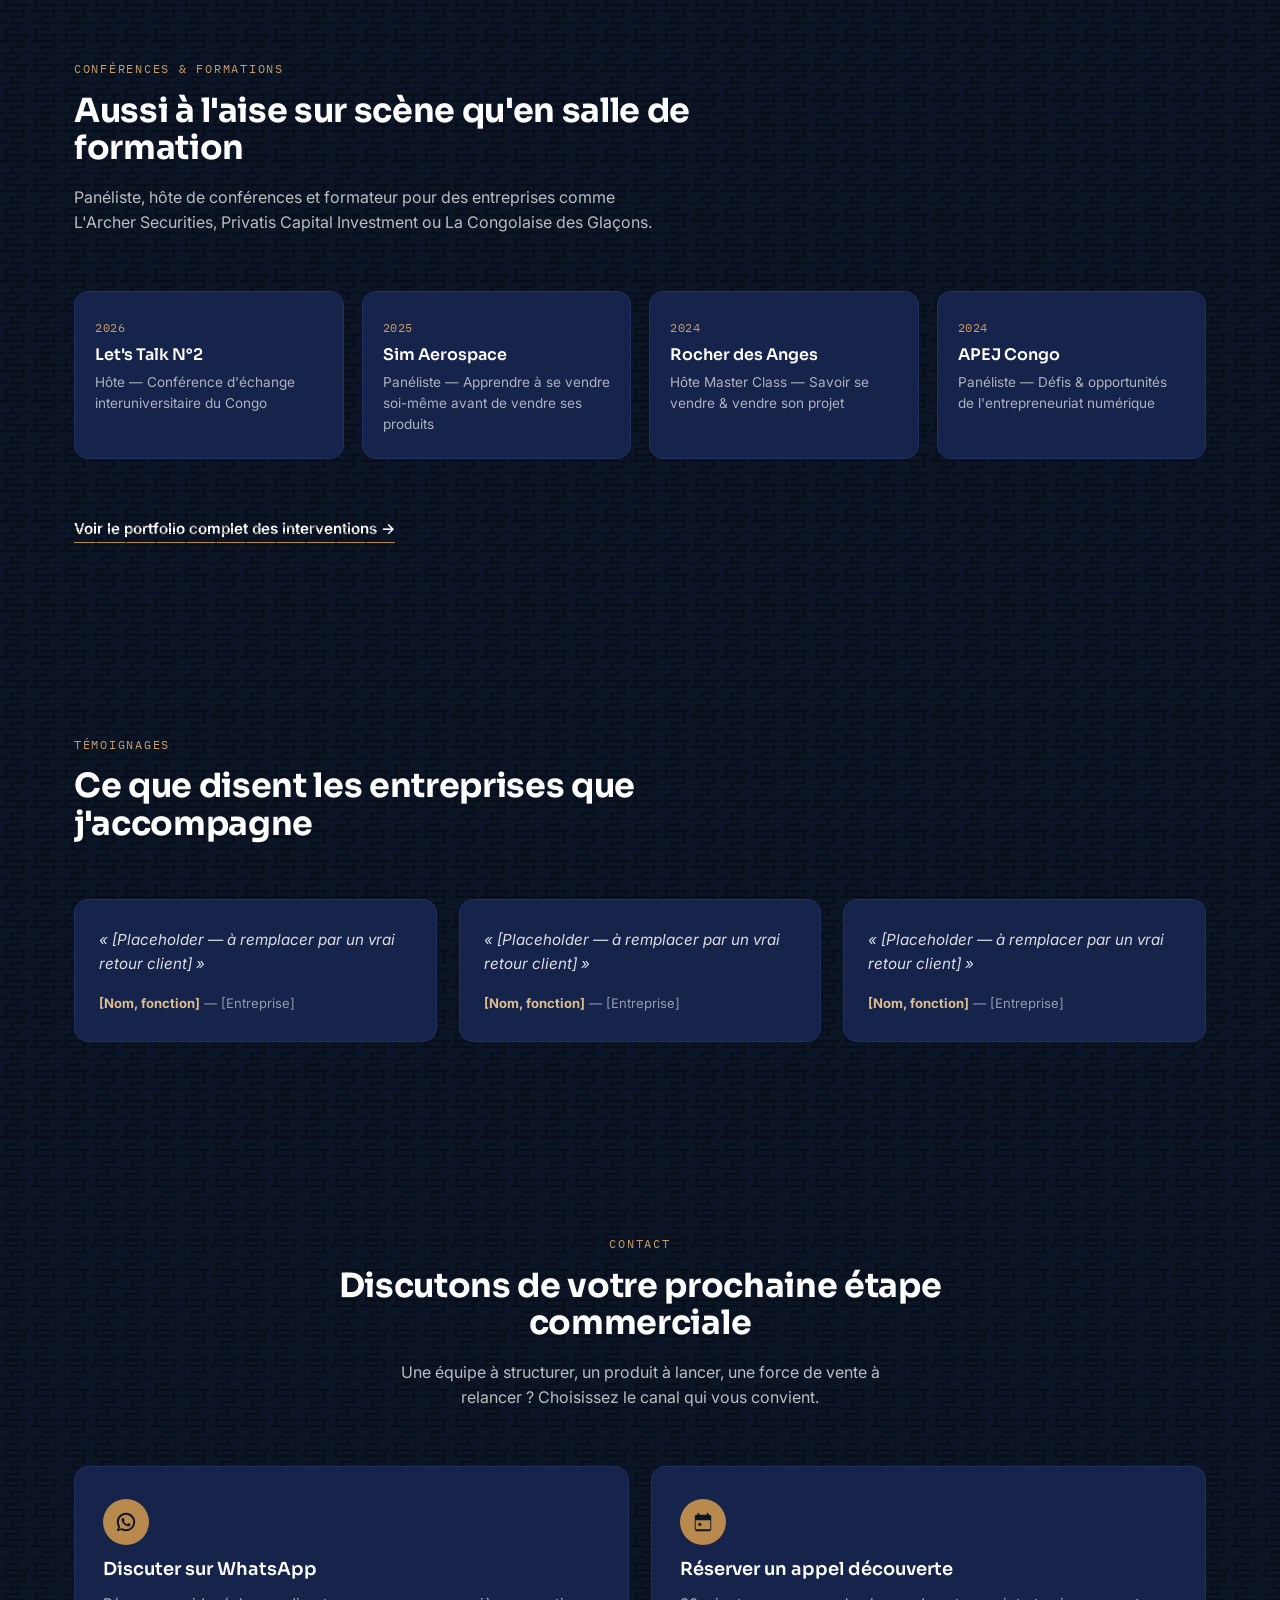
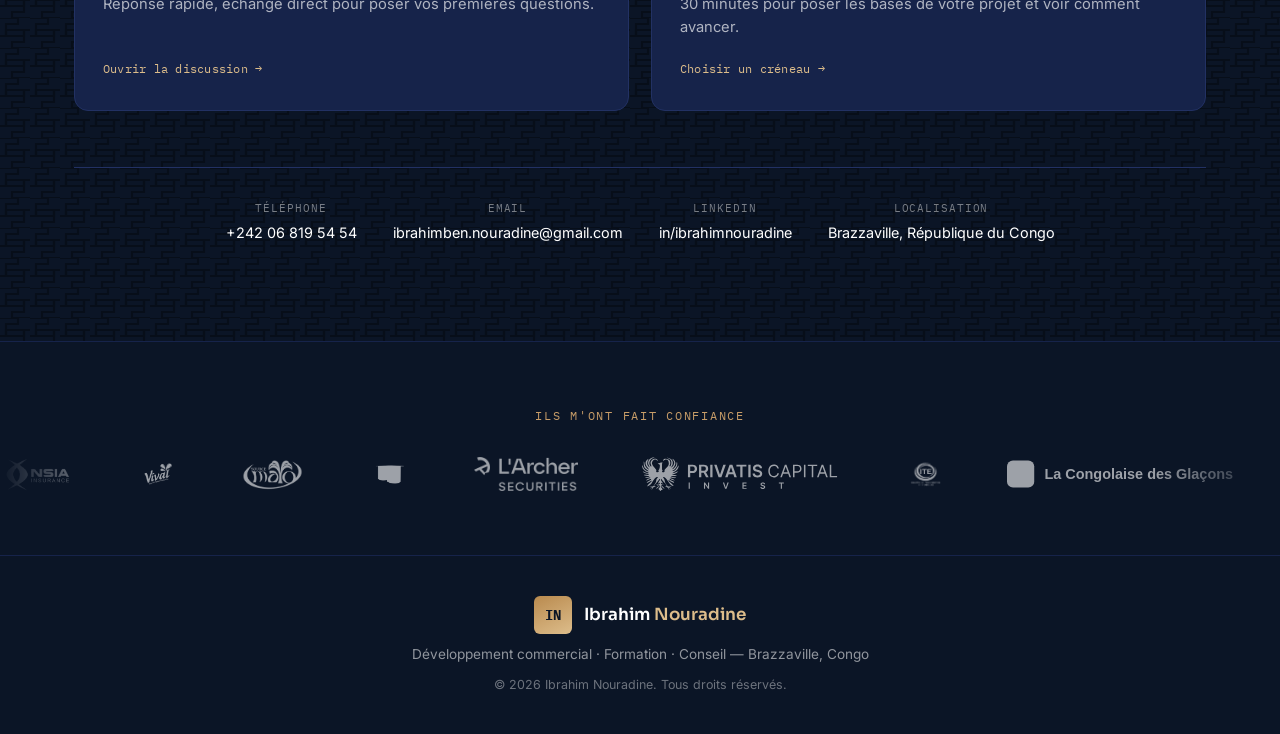
==== commit 6074cc93: "mise à jour des logos avec removed background" ====
--- a/index.html
+++ b/index.html
@@ -467,20 +467,22 @@
     </div>
     <div class="marquee marquee-lg">
       <div class="marquee-track">
-        <span class="marquee-item">NSIA Assurances Congo</span>
-        <span class="marquee-item">ITE · Vival</span>
-        <span class="marquee-item">SN Plasco</span>
-        <span class="marquee-item">Groupe Bayo</span>
-        <span class="marquee-item">L'Archer Securities</span>
-        <span class="marquee-item">Privatis Capital Investment</span>
-        <span class="marquee-item">La Congolaise des Glaçons</span>
-        <span class="marquee-item" aria-hidden="true">NSIA Assurances Congo</span>
-        <span class="marquee-item" aria-hidden="true">ITE · Vival</span>
-        <span class="marquee-item" aria-hidden="true">SN Plasco</span>
-        <span class="marquee-item" aria-hidden="true">Groupe Bayo</span>
-        <span class="marquee-item" aria-hidden="true">L'Archer Securities</span>
-        <span class="marquee-item" aria-hidden="true">Privatis Capital Investment</span>
-        <span class="marquee-item" aria-hidden="true">La Congolaise des Glaçons</span>
+        <span class="marquee-item"><img src="assets/img/logos/logo-nsia.png" alt="NSIA Assurances Congo" /></span>
+        <span class="marquee-item"><img src="assets/img/logos/vival.png" alt="ITE · Vival" /></span>
+        <span class="marquee-item"><img src="assets/img/logos/sn-plasco.png" alt="SN Plasco" /></span>
+        <span class="marquee-item"><img src="assets/img/logos/groupe-bayo.png" alt="Groupe Bayo" /></span>
+        <span class="marquee-item"><img src="assets/img/logos/LArcher-Securities.png" alt="L'Archer Securities" /></span>
+        <span class="marquee-item"><img src="assets/img/logos/privatis-capital.svg" alt="Privatis Capital Investment" /></span>
+        <span class="marquee-item"><img src="assets/img/logos/ite.png" alt="ITE · Vival" /></span>
+        <span class="marquee-item"><img src="assets/img/logos/congolaise-glacons.svg" alt="La Congolaise des Glaçons" /></span>
+        <span class="marquee-item" aria-hidden="true"><img src="assets/img/logos/logo-nsia.png" alt="" /></span>
+        <span class="marquee-item" aria-hidden="true"><img src="assets/img/logos/vival.png" alt="" /></span>
+        <span class="marquee-item" aria-hidden="true"><img src="assets/img/logos/sn-plasco.png" alt="" /></span>
+        <span class="marquee-item" aria-hidden="true"><img src="assets/img/logos/groupe-bayo.png" alt="" /></span>
+        <span class="marquee-item" aria-hidden="true"><img src="assets/img/logos/LArcher-Securities.png" alt="" /></span>
+        <span class="marquee-item" aria-hidden="true"><img src="assets/img/logos/privatis-capital.svg" alt="" /></span>
+        <span class="marquee-item" aria-hidden="true"><img src="assets/img/logos/ite.png" alt="" /></span>
+        <span class="marquee-item" aria-hidden="true"><img src="assets/img/logos/congolaise-glacons.svg" alt="" /></span>
       </div>
     </div>
   </section>
--- a/css/style.css
+++ b/css/style.css
@@ -39,10 +39,11 @@
 
 /* ---------- Reset ---------- */
 *, *::before, *::after { box-sizing: border-box; }
-html { scroll-behavior: smooth; }
+html { scroll-behavior: smooth; scroll-padding-top: 88px; }
 html, body { max-width: 100%; overflow-x: hidden; }
 body {
   margin: 0;
+  padding-top: 76px;
   font-family: var(--font-body);
   color: var(--ink-900);
   background: var(--sand-50);
@@ -97,8 +98,11 @@
    HEADER
    ========================================================================== */
 .site-header {
-  position: sticky;
+  position: fixed;
   top: 0;
+  left: 0;
+  right: 0;
+  width: 100%;
   z-index: 50;
   background: rgba(11, 21, 38, 0.92);
   backdrop-filter: blur(8px);
@@ -106,6 +110,7 @@
 }
 
 .site-header .container {
+  position: relative;
   display: flex;
   align-items: center;
   justify-content: space-between;
@@ -207,7 +212,7 @@
   background: var(--navy-950);
   color: var(--white);
   overflow: hidden;
-  padding-block: 140px 72px;
+  padding-block: 64px 72px;
 }
 .page-intro .container { position: relative; z-index: 2; max-width: 760px; }
 .page-intro .hero-headline { font-size: clamp(1.9rem, 3.2vw, 2.8rem); }
@@ -365,12 +370,20 @@
 .marquee:hover .marquee-track { animation-play-state: paused; }
 
 .marquee-item {
-  font-family: var(--font-mono);
-  font-size: 0.8rem;
-  letter-spacing: 0.05em;
-  text-transform: uppercase;
-  color: rgba(255, 255, 255, 0.55);
+  display: flex;
+  align-items: center;
   white-space: nowrap;
+}
+.marquee-item img {
+  display: block;
+  height: 26px;
+  width: auto;
+  filter: brightness(0) invert(1) opacity(0.6);
+  transition: filter 0.25s ease, opacity 0.25s ease;
+}
+.marquee-item:hover img {
+  filter: none;
+  opacity: 1;
 }
 
 @keyframes marquee-scroll {
@@ -455,8 +468,15 @@
 .mobile-nav {
   display: none;
   flex-direction: column;
+  position: absolute;
+  top: 100%;
+  left: 0;
+  right: 0;
+  max-height: calc(100vh - 76px);
+  overflow-y: auto;
   background: var(--navy-950);
   border-top: 1px solid var(--navy-700);
+  box-shadow: 0 20px 30px -18px rgba(0, 0, 0, 0.5);
 }
 .mobile-nav.is-open { display: flex; }
 .mobile-nav a {
@@ -973,12 +993,7 @@
 /* Variante "grand format" du composant .marquee (réutilisé depuis le hero) */
 .marquee-lg { border-top: none; padding-top: 0; }
 .marquee-lg .marquee-track { gap: 64px; animation-duration: 30s; }
-.marquee-lg .marquee-item {
-  font-size: 1.15rem;
-  font-weight: 500;
-  letter-spacing: 0.04em;
-  color: rgba(255, 255, 255, 0.68);
-}
+.marquee-lg .marquee-item img { height: 34px; }
 
 /* ==========================================================================
    FOOTER
@@ -1030,7 +1045,7 @@
   .contact-details span { overflow-wrap: anywhere; word-break: break-word; }
 
   .marquee-lg .marquee-track { gap: 40px; }
-  .marquee-lg .marquee-item { font-size: 0.95rem; }
+  .marquee-lg .marquee-item img { height: 26px; }
 }
 
 @media (max-width: 480px) {
@@ -1055,4 +1070,4 @@
     justify-content: center;
   }
   .marquee-item[aria-hidden="true"] { display: none; }
-}
+}
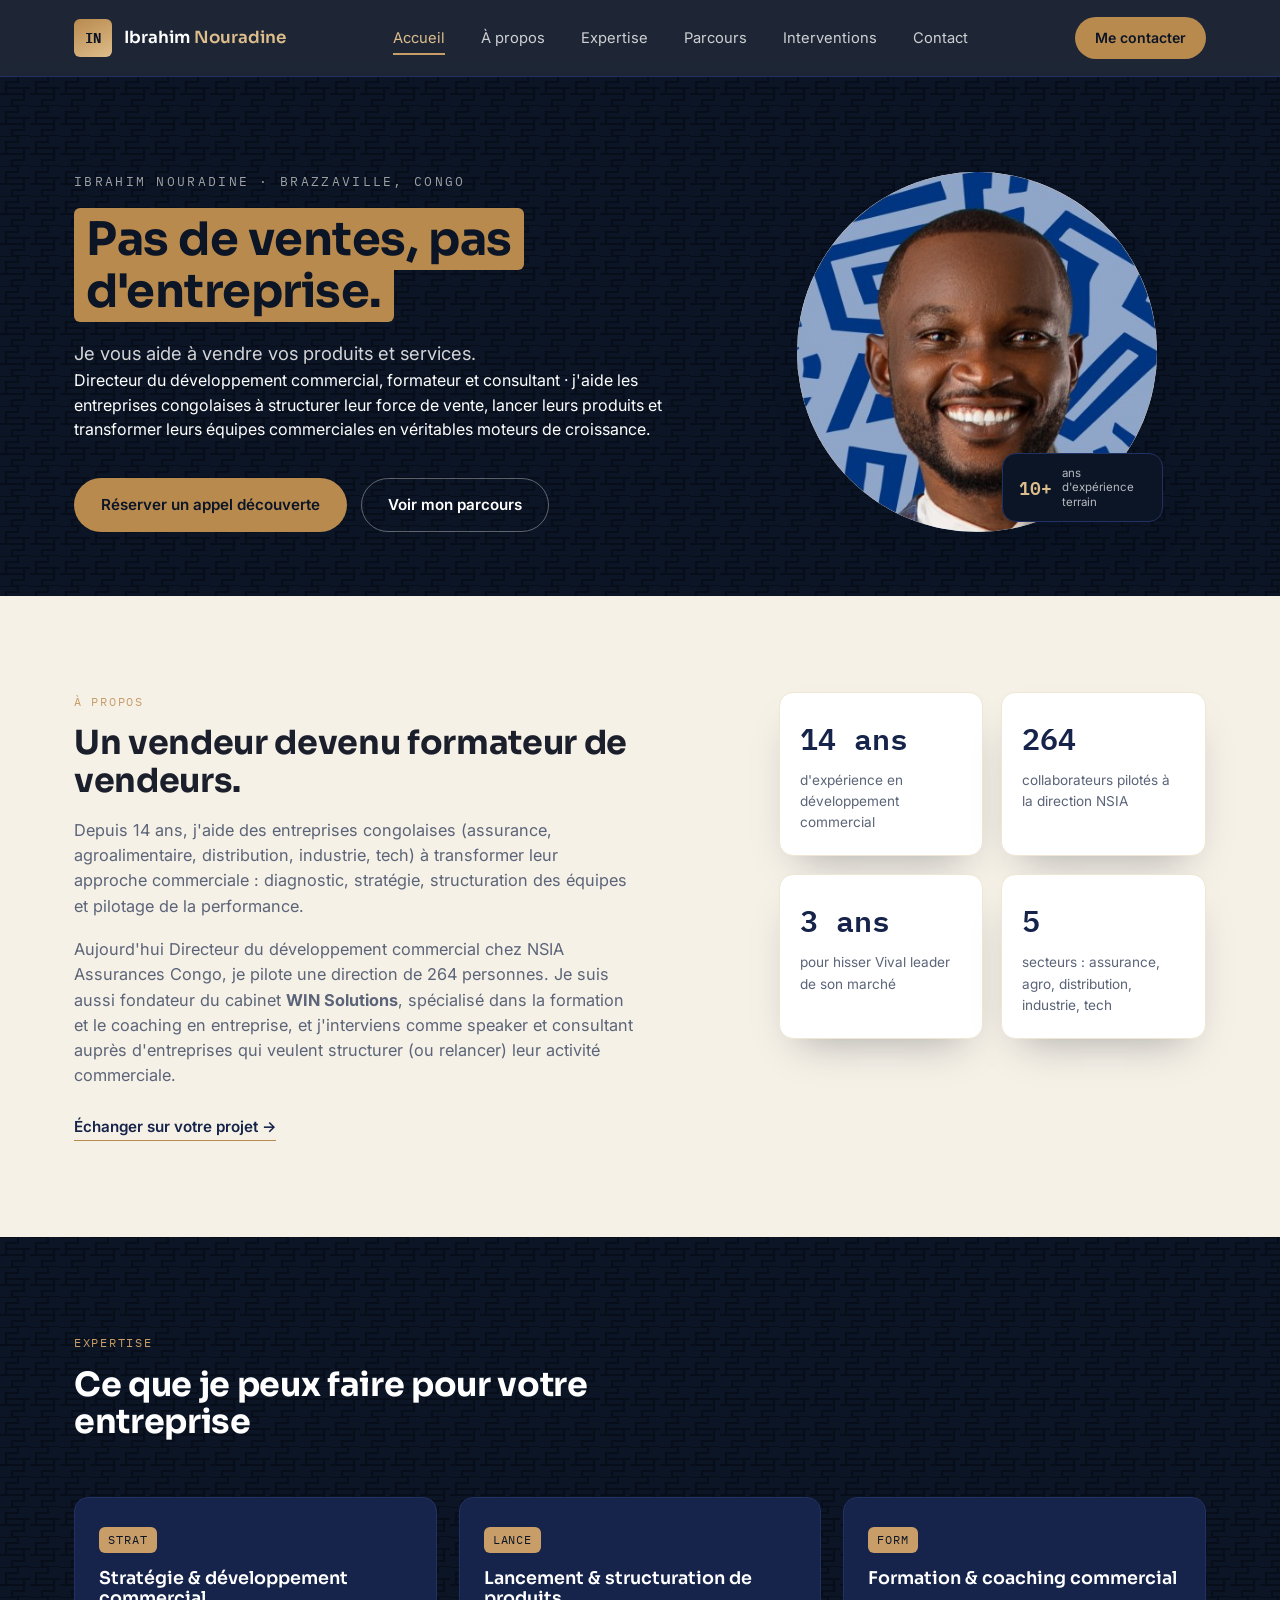
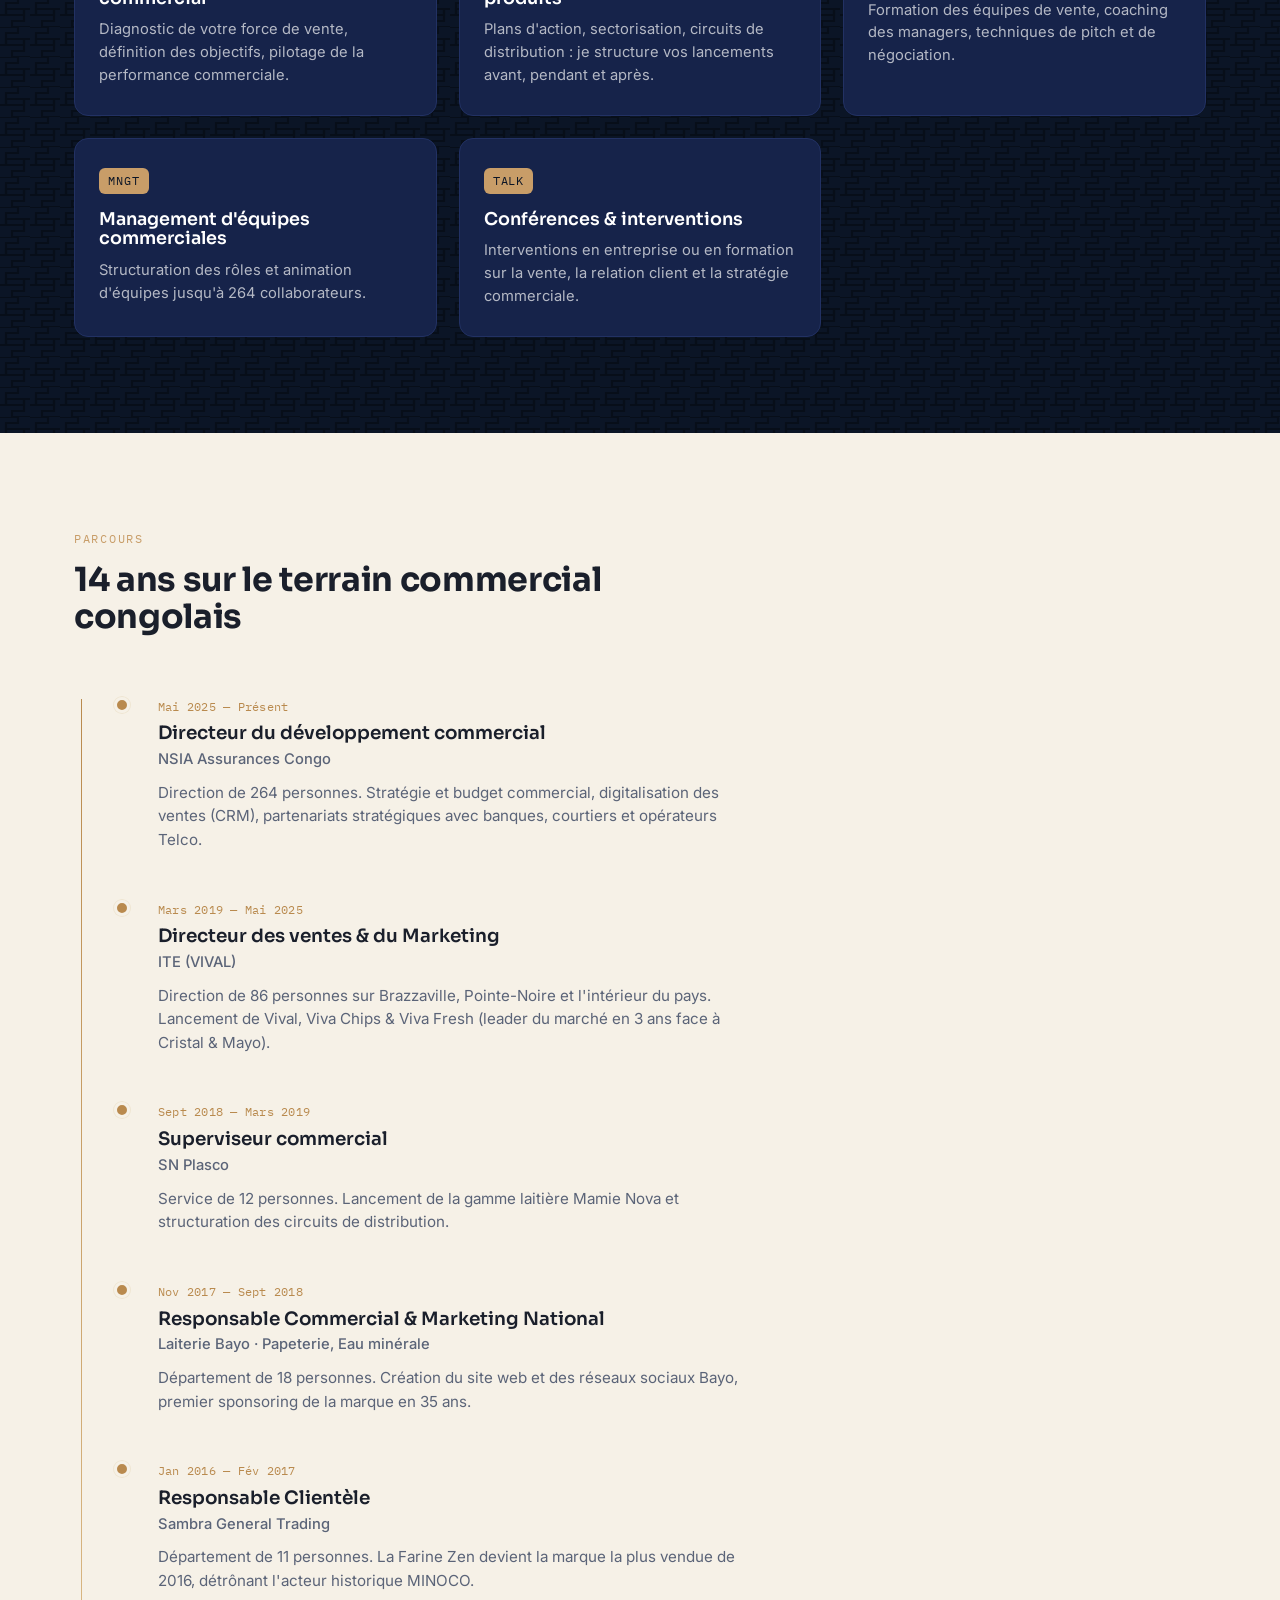
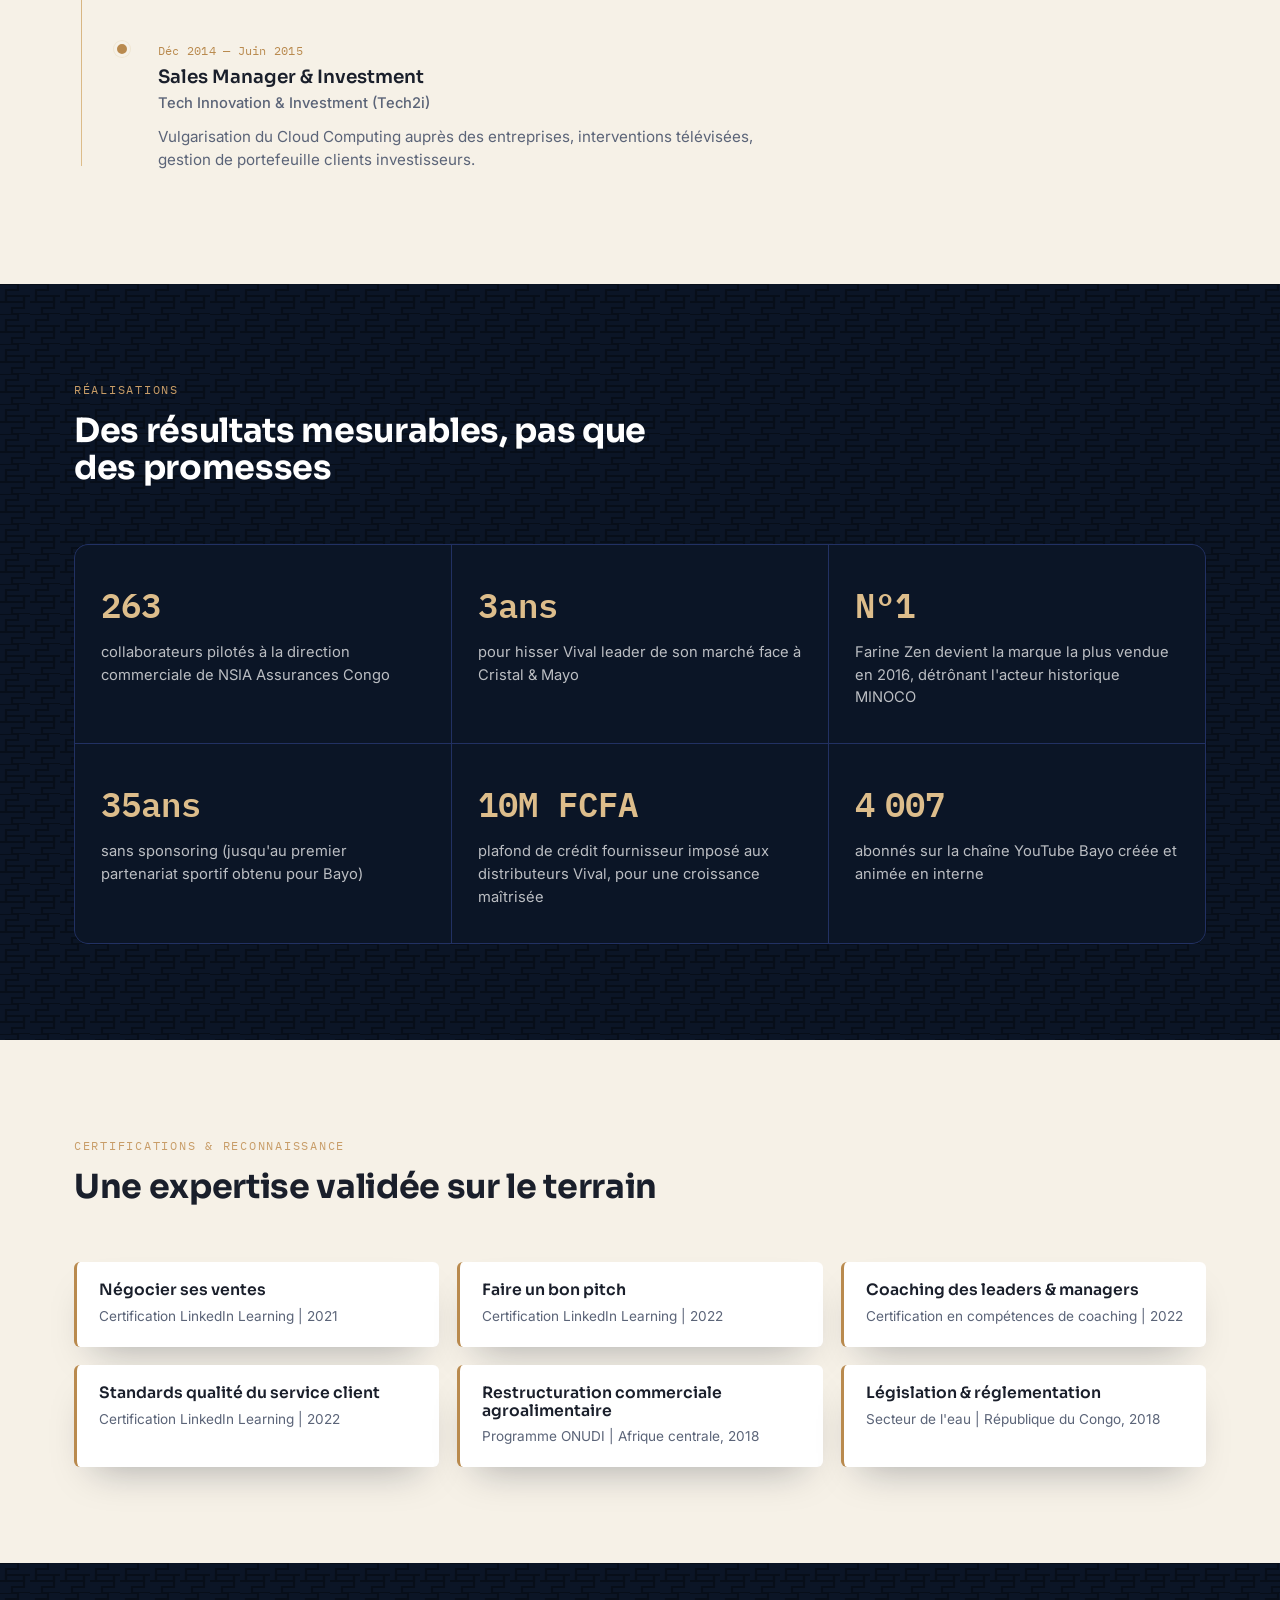
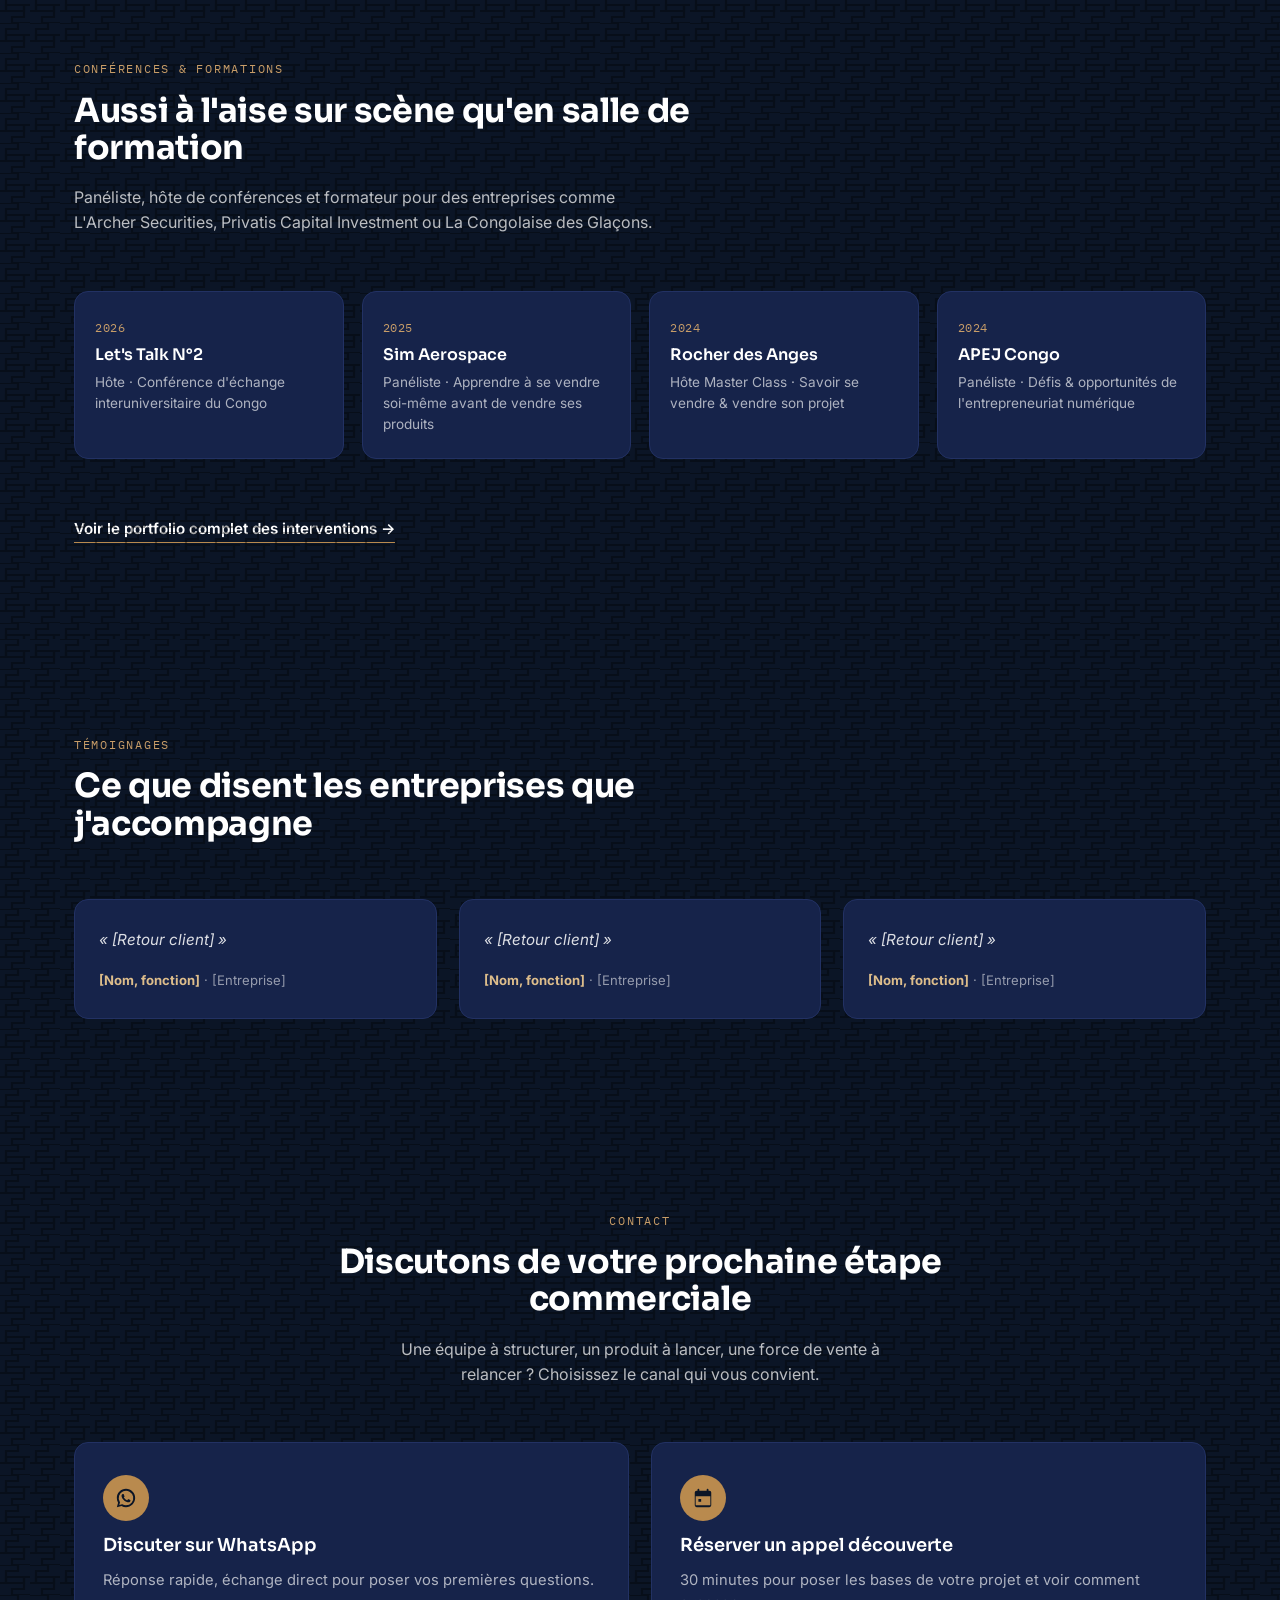
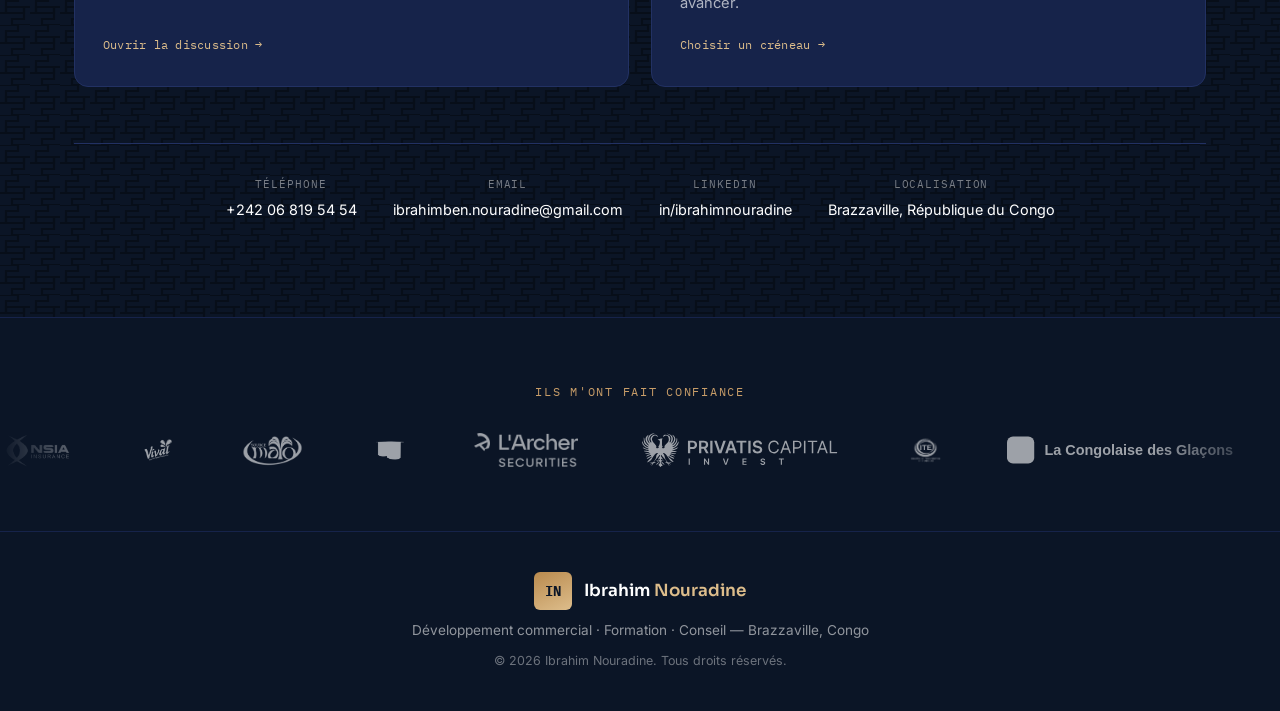
==== commit a3d0d727: "changement des tirets en  ·" ====
--- a/index.html
+++ b/index.html
@@ -66,7 +66,7 @@
 
     <div class="container">
       <div class="hero-content">
-        <p class="hero-eyebrow">Ibrahim Nouradine — Brazzaville, Congo</p>
+        <p class="hero-eyebrow">Ibrahim Nouradine · Brazzaville, Congo</p>
 
         <h1 class="hero-headline">
           <mark>Pas de ventes, pas d'entreprise.</mark>
@@ -75,7 +75,7 @@
           Je vous aide à vendre vos produits et services.
         </p>
         <p class="hero-desc">
-          Directeur du développement commercial, formateur et consultant — j'aide les entreprises
+          Directeur du développement commercial, formateur et consultant · j'aide les entreprises
           congolaises à structurer leur force de vente, lancer leurs produits et transformer
           leurs équipes commerciales en véritables moteurs de croissance.
         </p>
@@ -209,7 +209,7 @@
             <span class="timeline-date">Mars 2019 — Mai 2025</span>
             <h3>Directeur des ventes & du Marketing</h3>
             <p class="timeline-org">ITE (VIVAL)</p>
-            <p>Direction de 86 personnes sur Brazzaville, Pointe-Noire et l'intérieur du pays. Lancement de Vival, Viva Chips & Viva Fresh — leader du marché en 3 ans face à Cristal & Mayo.</p>
+            <p>Direction de 86 personnes sur Brazzaville, Pointe-Noire et l'intérieur du pays. Lancement de Vival, Viva Chips & Viva Fresh (leader du marché en 3 ans face à Cristal & Mayo).</p>
           </div>
         </li>
         <li class="timeline-item" data-reveal>
@@ -226,7 +226,7 @@
           <div class="timeline-content">
             <span class="timeline-date">Nov 2017 — Sept 2018</span>
             <h3>Responsable Commercial & Marketing National</h3>
-            <p class="timeline-org">Laiterie Bayo — Papeterie, Eau minérale</p>
+            <p class="timeline-org">Laiterie Bayo · Papeterie, Eau minérale</p>
             <p>Département de 18 personnes. Création du site web et des réseaux sociaux Bayo, premier sponsoring de la marque en 35 ans.</p>
           </div>
         </li>
@@ -333,7 +333,7 @@
 
 
   <!-- ==========================================================================
-       CONFÉRENCES & FORMATIONS (teaser — portfolio complet sur interventions.html)
+       CONFÉRENCES & FORMATIONS (teaser · portfolio complet sur interventions.html)
        ========================================================================== -->
   <section class="interventions-teaser" id="interventions">
     <div class="pattern-overlay" aria-hidden="true"></div>
@@ -351,22 +351,22 @@
         <div class="teaser-card" data-reveal>
           <span class="teaser-year">2026</span>
           <h3>Let's Talk N°2</h3>
-          <p>Hôte — Conférence d'échange interuniversitaire du Congo</p>
+          <p>Hôte · Conférence d'échange interuniversitaire du Congo</p>
         </div>
         <div class="teaser-card" data-reveal>
           <span class="teaser-year">2025</span>
           <h3>Sim Aerospace</h3>
-          <p>Panéliste — Apprendre à se vendre soi-même avant de vendre ses produits</p>
+          <p>Panéliste · Apprendre à se vendre soi-même avant de vendre ses produits</p>
         </div>
         <div class="teaser-card" data-reveal>
           <span class="teaser-year">2024</span>
           <h3>Rocher des Anges</h3>
-          <p>Hôte Master Class — Savoir se vendre & vendre son projet</p>
+          <p>Hôte Master Class · Savoir se vendre & vendre son projet</p>
         </div>
         <div class="teaser-card" data-reveal>
           <span class="teaser-year">2024</span>
           <h3>APEJ Congo</h3>
-          <p>Panéliste — Défis & opportunités de l'entrepreneuriat numérique</p>
+          <p>Panéliste · Défis & opportunités de l'entrepreneuriat numérique</p>
         </div>
       </div>
 
@@ -387,16 +387,16 @@
 
       <div class="quote-grid">
         <blockquote class="quote-card" data-reveal>
-          <p>« [Placeholder — à remplacer par un vrai retour client] »</p>
-          <footer><strong>[Nom, fonction]</strong> — [Entreprise]</footer>
+          <p>« [Retour client] »</p>
+          <footer><strong>[Nom, fonction]</strong> · [Entreprise]</footer>
         </blockquote>
         <blockquote class="quote-card" data-reveal>
-          <p>« [Placeholder — à remplacer par un vrai retour client] »</p>
-          <footer><strong>[Nom, fonction]</strong> — [Entreprise]</footer>
+          <p>« [Retour client] »</p>
+          <footer><strong>[Nom, fonction]</strong> · [Entreprise]</footer>
         </blockquote>
         <blockquote class="quote-card" data-reveal>
-          <p>« [Placeholder — à remplacer par un vrai retour client] »</p>
-          <footer><strong>[Nom, fonction]</strong> — [Entreprise]</footer>
+          <p>« [Retour client] »</p>
+          <footer><strong>[Nom, fonction]</strong> · [Entreprise]</footer>
         </blockquote>
       </div>
     </div>
@@ -418,7 +418,6 @@
       </div>
 
       <div class="cta-grid" data-reveal>
-        <!-- TODO: remplacer le numéro par le WhatsApp Business si différent du téléphone du CV -->
         <a
           class="cta-card"
           href="https://wa.me/242068195454?text=Bonjour%20Ibrahim%2C%20je%20souhaite%20échanger%20sur%20un%20projet."
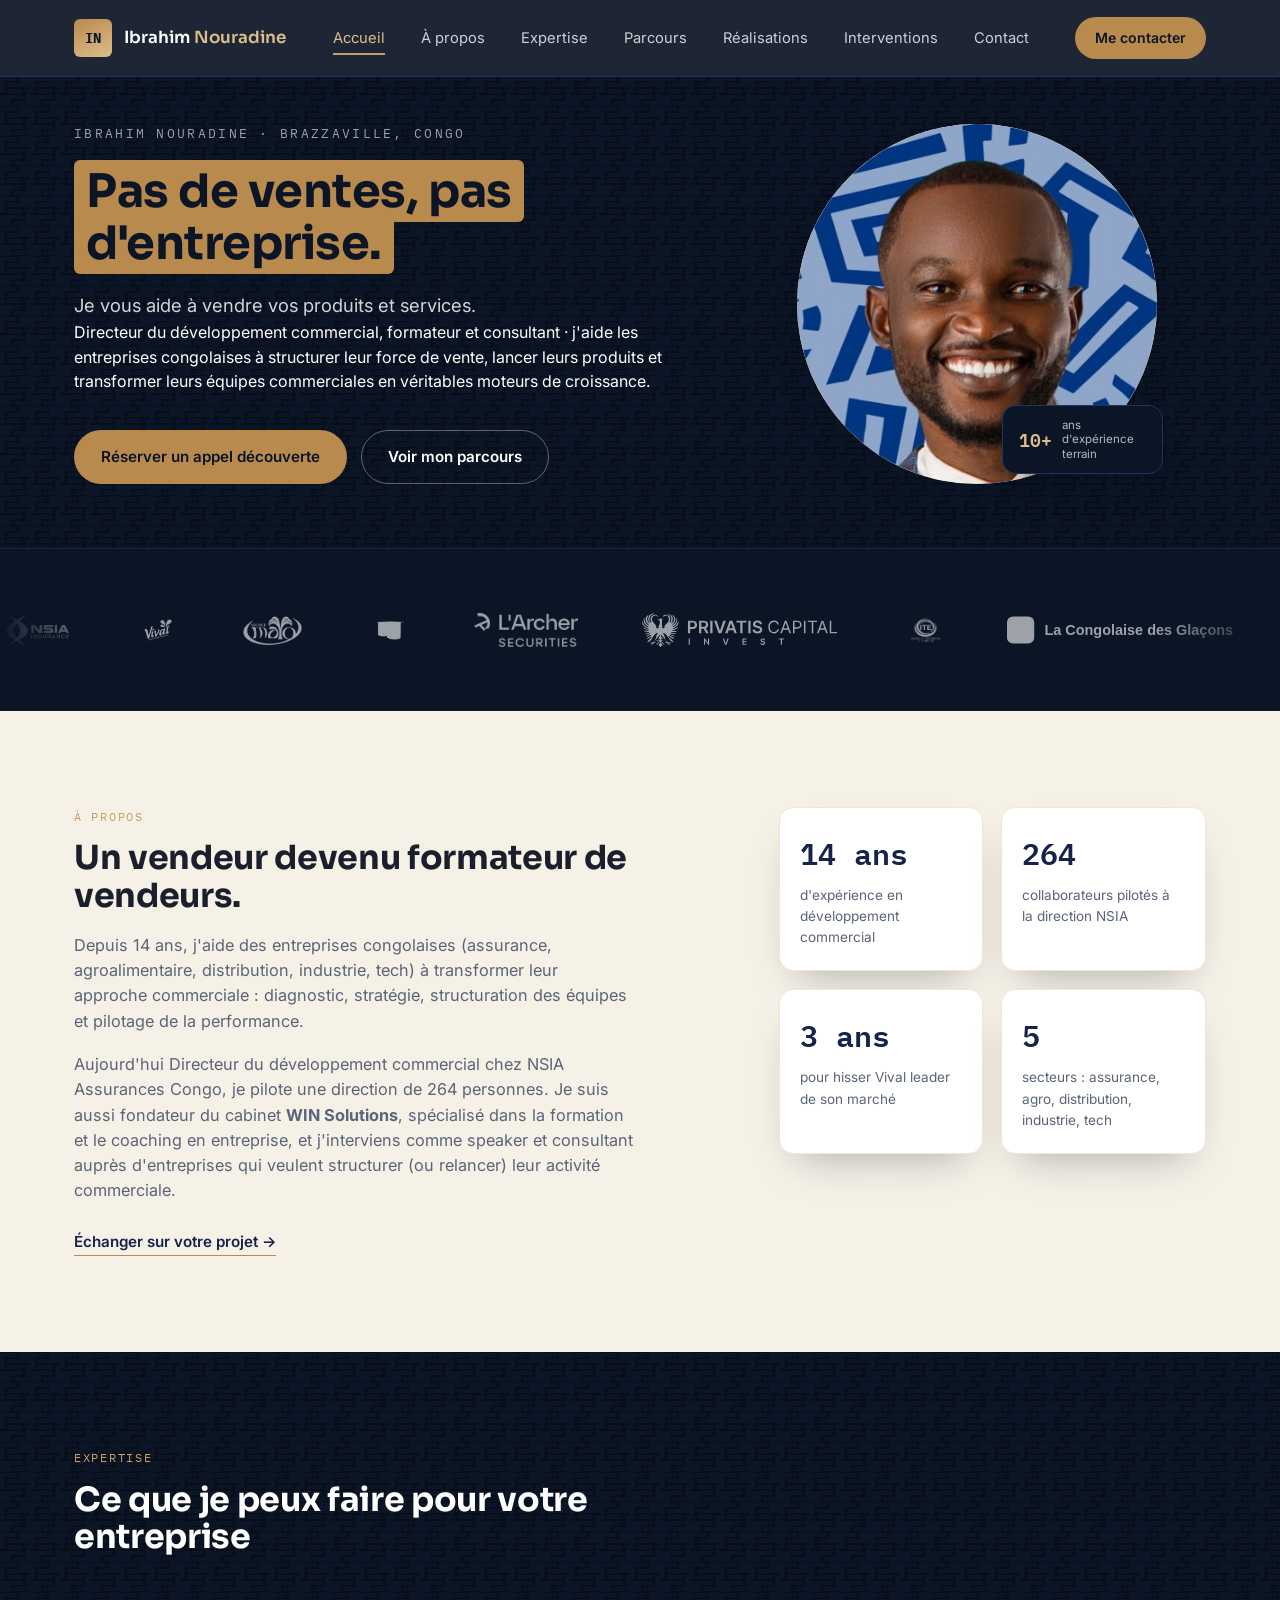
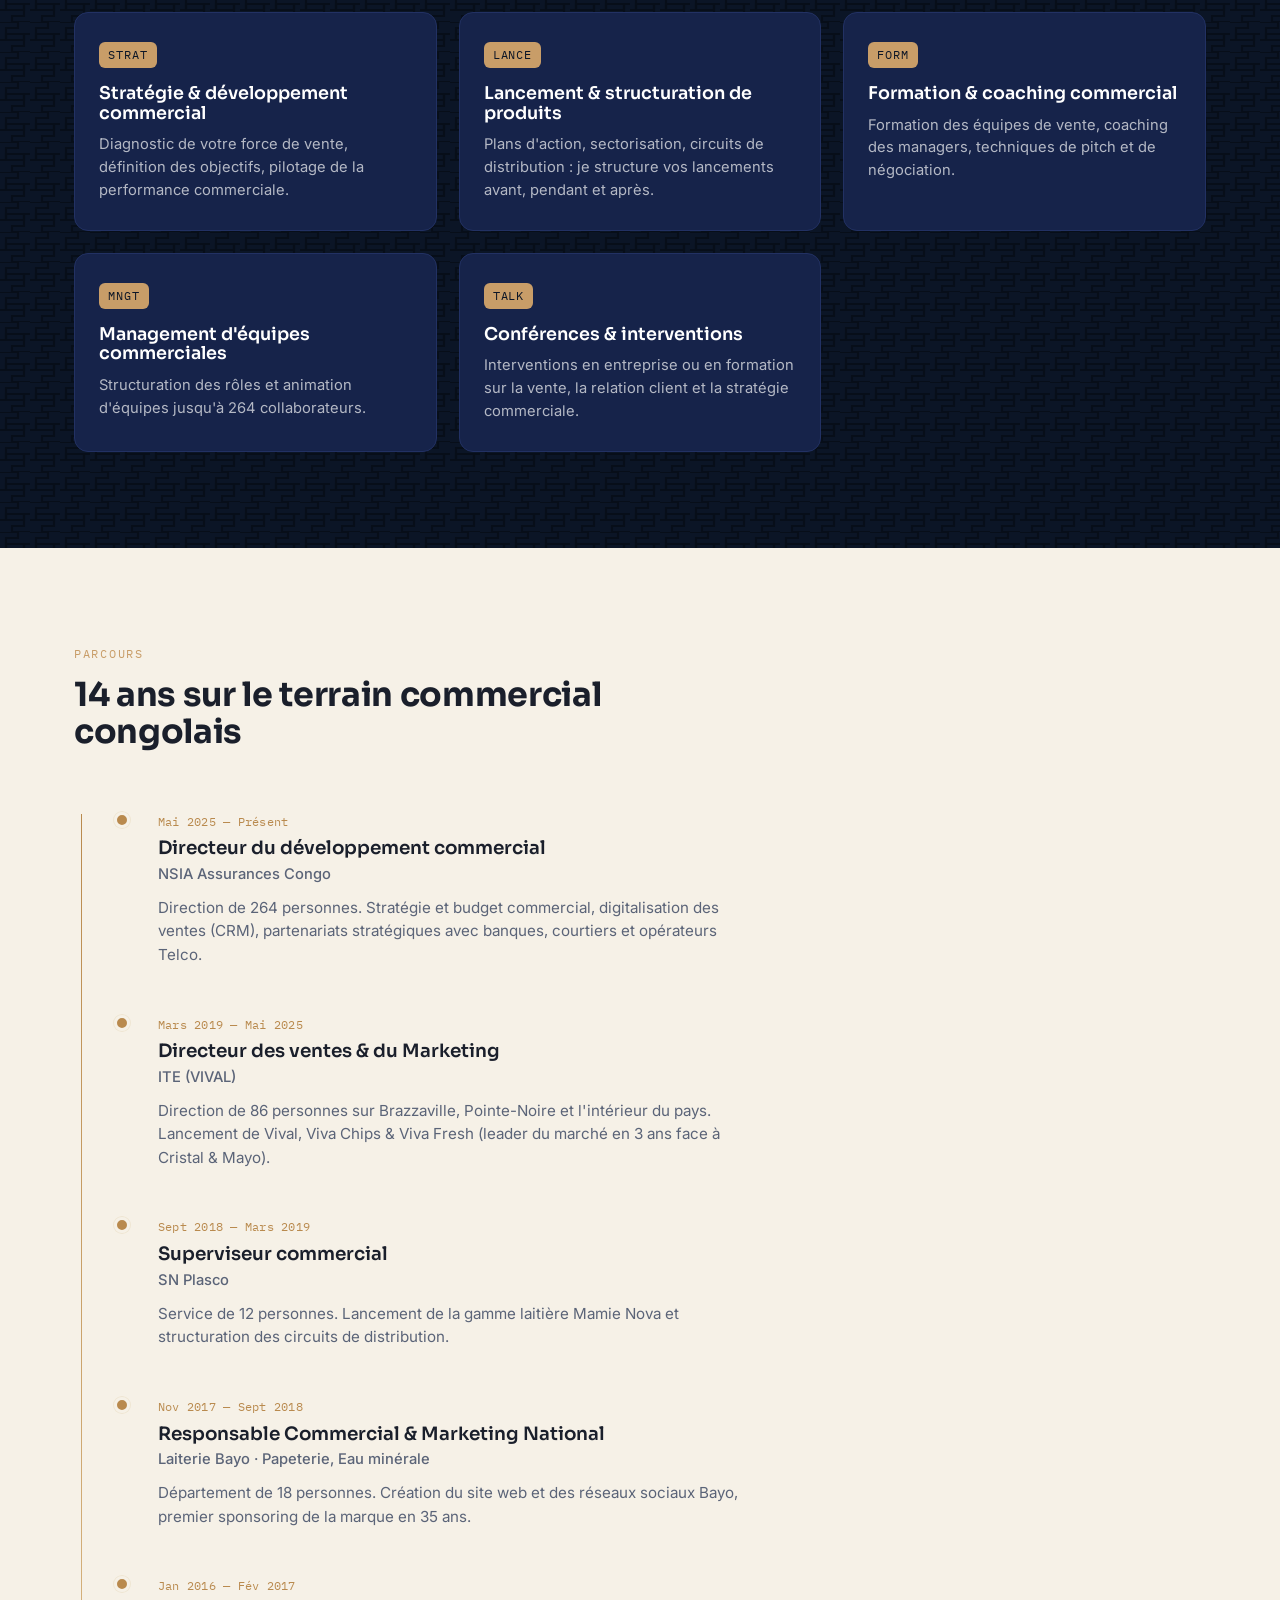
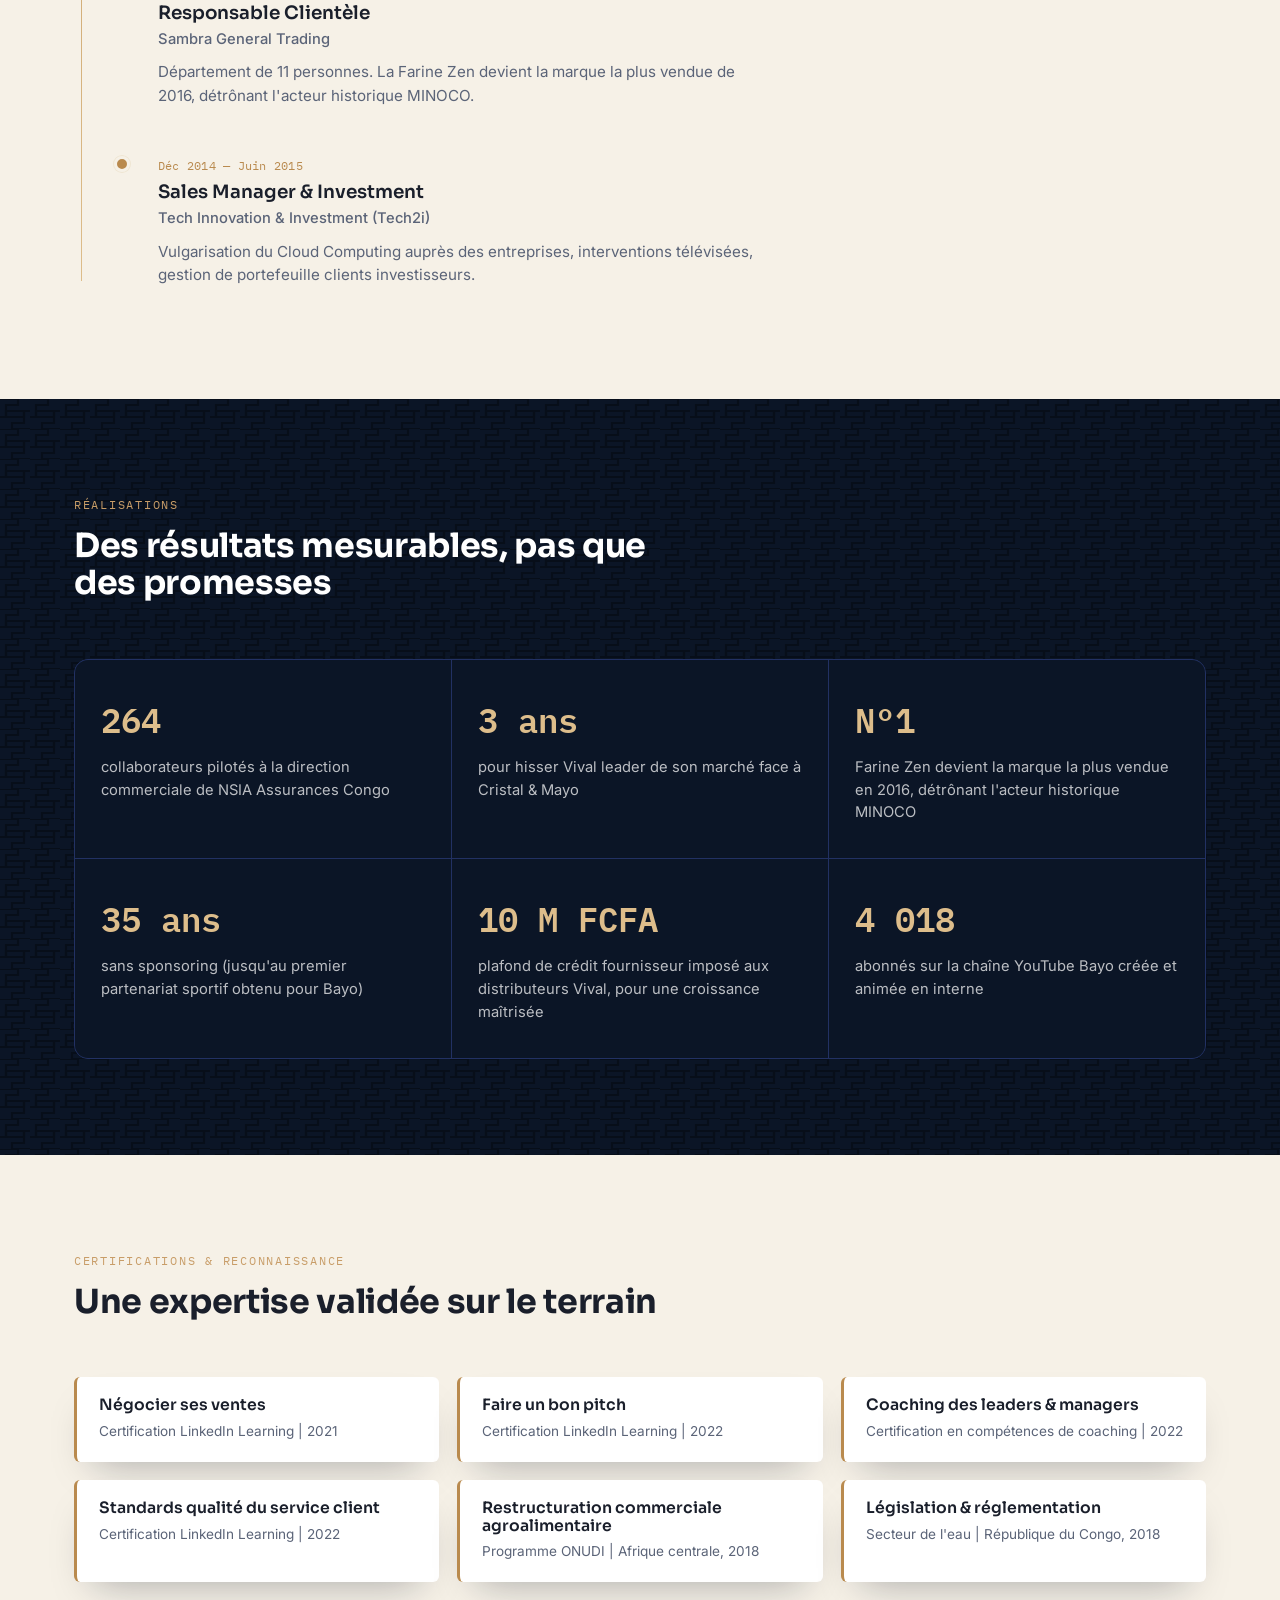
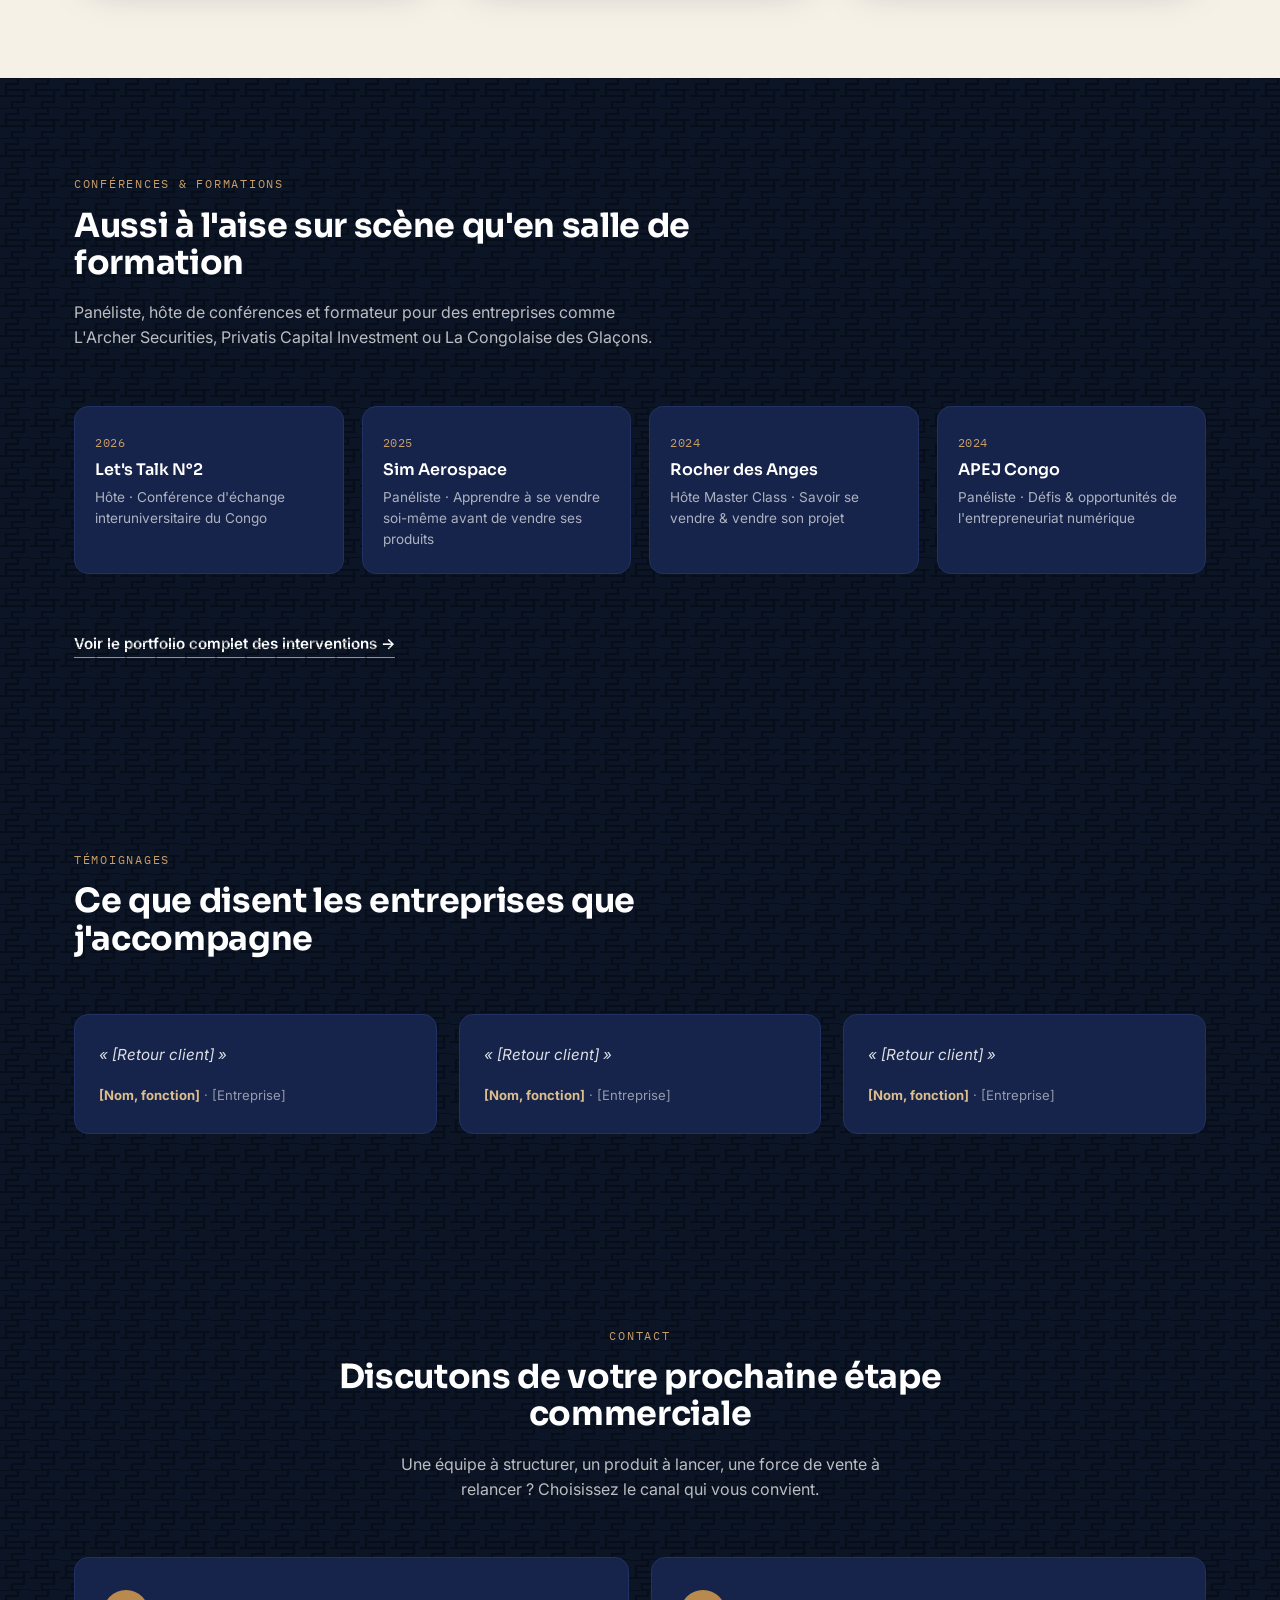
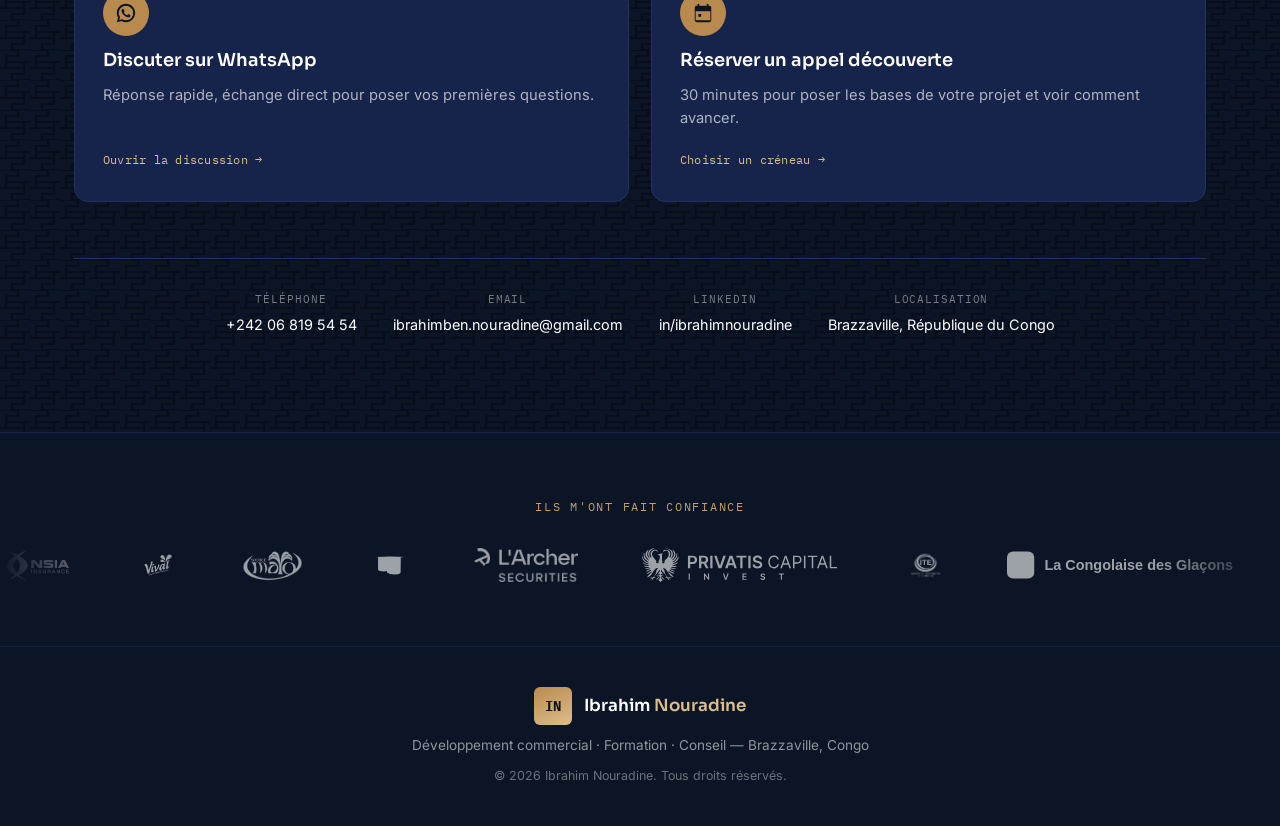
==== commit 135be9ae: "Ajout de la galerie photo sur la page intervention" ====
--- a/index.html
+++ b/index.html
@@ -32,10 +32,11 @@
       </a>
 
       <nav class="main-nav" aria-label="Navigation principale">
-        <a href="#hero">Accueil</a>
-        <a href="#apropos">À propos</a>
-        <a href="#expertise">Expertise</a>
-        <a href="#parcours">Parcours</a>
+        <a href="index.html" class="current-page">Accueil</a>
+        <a href="index.html#apropos">À propos</a>
+        <a href="index.html#expertise">Expertise</a>
+        <a href="index.html#parcours">Parcours</a>
+        <a href="index.html#realisations">Réalisations</a>
         <a href="interventions.html">Interventions</a>
         <a href="#contact">Contact</a>
       </nav>
@@ -53,7 +54,7 @@
       <a href="#expertise">Expertise</a>
       <a href="#parcours">Parcours</a>
       <a href="#realisations">Réalisations</a>
-      <a href="#temoignages">Témoignages</a>
+      <a href="interventions.html">Interventions</a>
       <a href="#contact" class="mobile-cta">Me contacter</a>
     </nav>
   </header>
@@ -94,6 +95,32 @@
           <span class="num">10+</span>
           <span class="label">ans d'expérience terrain</span>
         </div>
+      </div>
+    </div>
+  </section>
+
+  <!-- ==========================================================================
+       ILS M'ONT FAIT CONFIANCE — bannière défilante avant le footer
+       ========================================================================== -->
+  <section class="trust-band" id="confiance">
+    <div class="marquee marquee-lg">
+      <div class="marquee-track">
+        <span class="marquee-item"><img src="assets/img/logos/logo-nsia.png" alt="NSIA Assurances Congo" /></span>
+        <span class="marquee-item"><img src="assets/img/logos/vival.png" alt="ITE · Vival" /></span>
+        <span class="marquee-item"><img src="assets/img/logos/sn-plasco.png" alt="SN Plasco" /></span>
+        <span class="marquee-item"><img src="assets/img/logos/groupe-bayo.png" alt="Groupe Bayo" /></span>
+        <span class="marquee-item"><img src="assets/img/logos/LArcher-Securities.png" alt="L'Archer Securities" /></span>
+        <span class="marquee-item"><img src="assets/img/logos/privatis-capital.svg" alt="Privatis Capital Investment" /></span>
+        <span class="marquee-item"><img src="assets/img/logos/ite.png" alt="ITE · Vival" /></span>
+        <span class="marquee-item"><img src="assets/img/logos/congolaise-glacons.svg" alt="La Congolaise des Glaçons" /></span>
+        <span class="marquee-item" aria-hidden="true"><img src="assets/img/logos/logo-nsia.png" alt="" /></span>
+        <span class="marquee-item" aria-hidden="true"><img src="assets/img/logos/vival.png" alt="" /></span>
+        <span class="marquee-item" aria-hidden="true"><img src="assets/img/logos/sn-plasco.png" alt="" /></span>
+        <span class="marquee-item" aria-hidden="true"><img src="assets/img/logos/groupe-bayo.png" alt="" /></span>
+        <span class="marquee-item" aria-hidden="true"><img src="assets/img/logos/LArcher-Securities.png" alt="" /></span>
+        <span class="marquee-item" aria-hidden="true"><img src="assets/img/logos/privatis-capital.svg" alt="" /></span>
+        <span class="marquee-item" aria-hidden="true"><img src="assets/img/logos/ite.png" alt="" /></span>
+        <span class="marquee-item" aria-hidden="true"><img src="assets/img/logos/congolaise-glacons.svg" alt="" /></span>
       </div>
     </div>
   </section>
--- a/css/style.css
+++ b/css/style.css
@@ -245,7 +245,7 @@
   background: var(--navy-950);
   color: var(--white);
   overflow: hidden;
-  padding-block: 96px 64px;
+  padding-block: 48px 64px;
 }
 
 /* Entrée séquencée au chargement */
@@ -673,6 +673,122 @@
 .developpement { background: var(--sand-50); }
 
 /* ==========================================================================
+   GALERIE PHOTOS
+   ========================================================================== */
+.gallery { background: var(--navy-950); color: var(--white); }
+
+.gallery-grid {
+  display: grid;
+  grid-template-columns: repeat(4, 1fr);
+  gap: 16px;
+}
+
+.gallery-item {
+  position: relative;
+  display: block;
+  width: 100%;
+  aspect-ratio: 4 / 3;
+  padding: 0;
+  border: 1px solid var(--navy-700);
+  border-radius: var(--radius-md);
+  overflow: hidden;
+  background: var(--navy-800);
+  cursor: pointer;
+  transition: transform 0.25s ease, border-color 0.25s ease;
+}
+.gallery-item:hover { transform: translateY(-3px); border-color: var(--gold-500); }
+.gallery-item img {
+  width: 100%;
+  height: 100%;
+  object-fit: cover;
+}
+.gallery-caption {
+  position: absolute;
+  left: 0;
+  right: 0;
+  bottom: 0;
+  padding: 24px 14px 12px;
+  display: flex;
+  flex-direction: column;
+  gap: 2px;
+  text-align: left;
+  background: linear-gradient(180deg, transparent, rgba(11, 21, 38, 0.92));
+}
+.gallery-title { font-size: 0.85rem; font-weight: 600; color: var(--white); }
+.gallery-meta {
+  font-family: var(--font-mono);
+  font-size: 0.7rem;
+  letter-spacing: 0.04em;
+  color: var(--gold-300);
+}
+
+.gallery-grid > [data-reveal]:nth-child(1) { transition-delay: 0.03s; }
+.gallery-grid > [data-reveal]:nth-child(2) { transition-delay: 0.06s; }
+.gallery-grid > [data-reveal]:nth-child(3) { transition-delay: 0.09s; }
+.gallery-grid > [data-reveal]:nth-child(4) { transition-delay: 0.12s; }
+.gallery-grid > [data-reveal]:nth-child(5) { transition-delay: 0.15s; }
+.gallery-grid > [data-reveal]:nth-child(6) { transition-delay: 0.18s; }
+.gallery-grid > [data-reveal]:nth-child(7) { transition-delay: 0.21s; }
+.gallery-grid > [data-reveal]:nth-child(8) { transition-delay: 0.24s; }
+.gallery-grid > [data-reveal]:nth-child(9) { transition-delay: 0.27s; }
+.gallery-grid > [data-reveal]:nth-child(10) { transition-delay: 0.3s; }
+.gallery-grid > [data-reveal]:nth-child(11) { transition-delay: 0.33s; }
+.gallery-grid > [data-reveal]:nth-child(12) { transition-delay: 0.36s; }
+
+/* Lightbox */
+.lightbox {
+  display: none;
+  position: fixed;
+  inset: 0;
+  z-index: 100;
+  background: rgba(11, 21, 38, 0.94);
+  align-items: center;
+  justify-content: center;
+  padding: 32px;
+}
+.lightbox.is-open { display: flex; }
+.lightbox-image {
+  max-width: min(880px, 88vw);
+  max-height: 72vh;
+  width: auto;
+  height: auto;
+  border-radius: var(--radius-md);
+  border: 1px solid var(--navy-700);
+}
+.lightbox-caption {
+  position: absolute;
+  left: 0;
+  right: 0;
+  bottom: 28px;
+  text-align: center;
+  color: rgba(255, 255, 255, 0.75);
+  font-size: 0.9rem;
+}
+.lightbox-close,
+.lightbox-prev,
+.lightbox-next {
+  position: absolute;
+  background: var(--navy-800);
+  border: 1px solid var(--navy-700);
+  color: var(--white);
+  border-radius: 50%;
+  width: 44px;
+  height: 44px;
+  font-size: 1.4rem;
+  line-height: 1;
+  display: grid;
+  place-items: center;
+  transition: border-color 0.2s ease, transform 0.2s ease;
+}
+.lightbox-close:hover,
+.lightbox-prev:hover,
+.lightbox-next:hover { border-color: var(--gold-500); }
+.lightbox-close { top: 24px; right: 24px; }
+.lightbox-prev { left: 24px; top: 50%; transform: translateY(-50%); }
+.lightbox-next { right: 24px; top: 50%; transform: translateY(-50%); }
+.lightbox-prev:hover, .lightbox-next:hover { transform: translateY(-50%) scale(1.05); }
+
+/* ==========================================================================
    PARCOURS — timeline (signature : écho du bandeau de la bannière LinkedIn)
    ========================================================================== */
 .parcours { background: var(--sand-50); }
@@ -1023,6 +1139,7 @@
   .badge-grid { grid-template-columns: repeat(2, 1fr); }
   .teaser-grid { grid-template-columns: repeat(2, 1fr); }
   .events-grid { grid-template-columns: repeat(2, 1fr); }
+  .gallery-grid { grid-template-columns: repeat(2, 1fr); }
   .quote-grid { grid-template-columns: 1fr; }
   .cta-grid { grid-template-columns: 1fr; }
   .contact-details { gap: 24px; }
@@ -1035,6 +1152,12 @@
   .badge-grid { grid-template-columns: 1fr; }
   .teaser-grid { grid-template-columns: 1fr; }
   .events-grid { grid-template-columns: 1fr; }
+  .gallery-grid { grid-template-columns: 1fr; }
+  .lightbox { padding: 16px; }
+  .lightbox-prev, .lightbox-next { width: 38px; height: 38px; font-size: 1.1rem; }
+  .lightbox-close { width: 38px; height: 38px; top: 12px; right: 12px; }
+  .lightbox-prev { left: 8px; }
+  .lightbox-next { right: 8px; }
   .stat-grid { grid-template-columns: 1fr; }
 
   .hero-headline { font-size: clamp(1.75rem, 8vw, 2.1rem); }
@@ -1070,4 +1193,4 @@
     justify-content: center;
   }
   .marquee-item[aria-hidden="true"] { display: none; }
-}+}
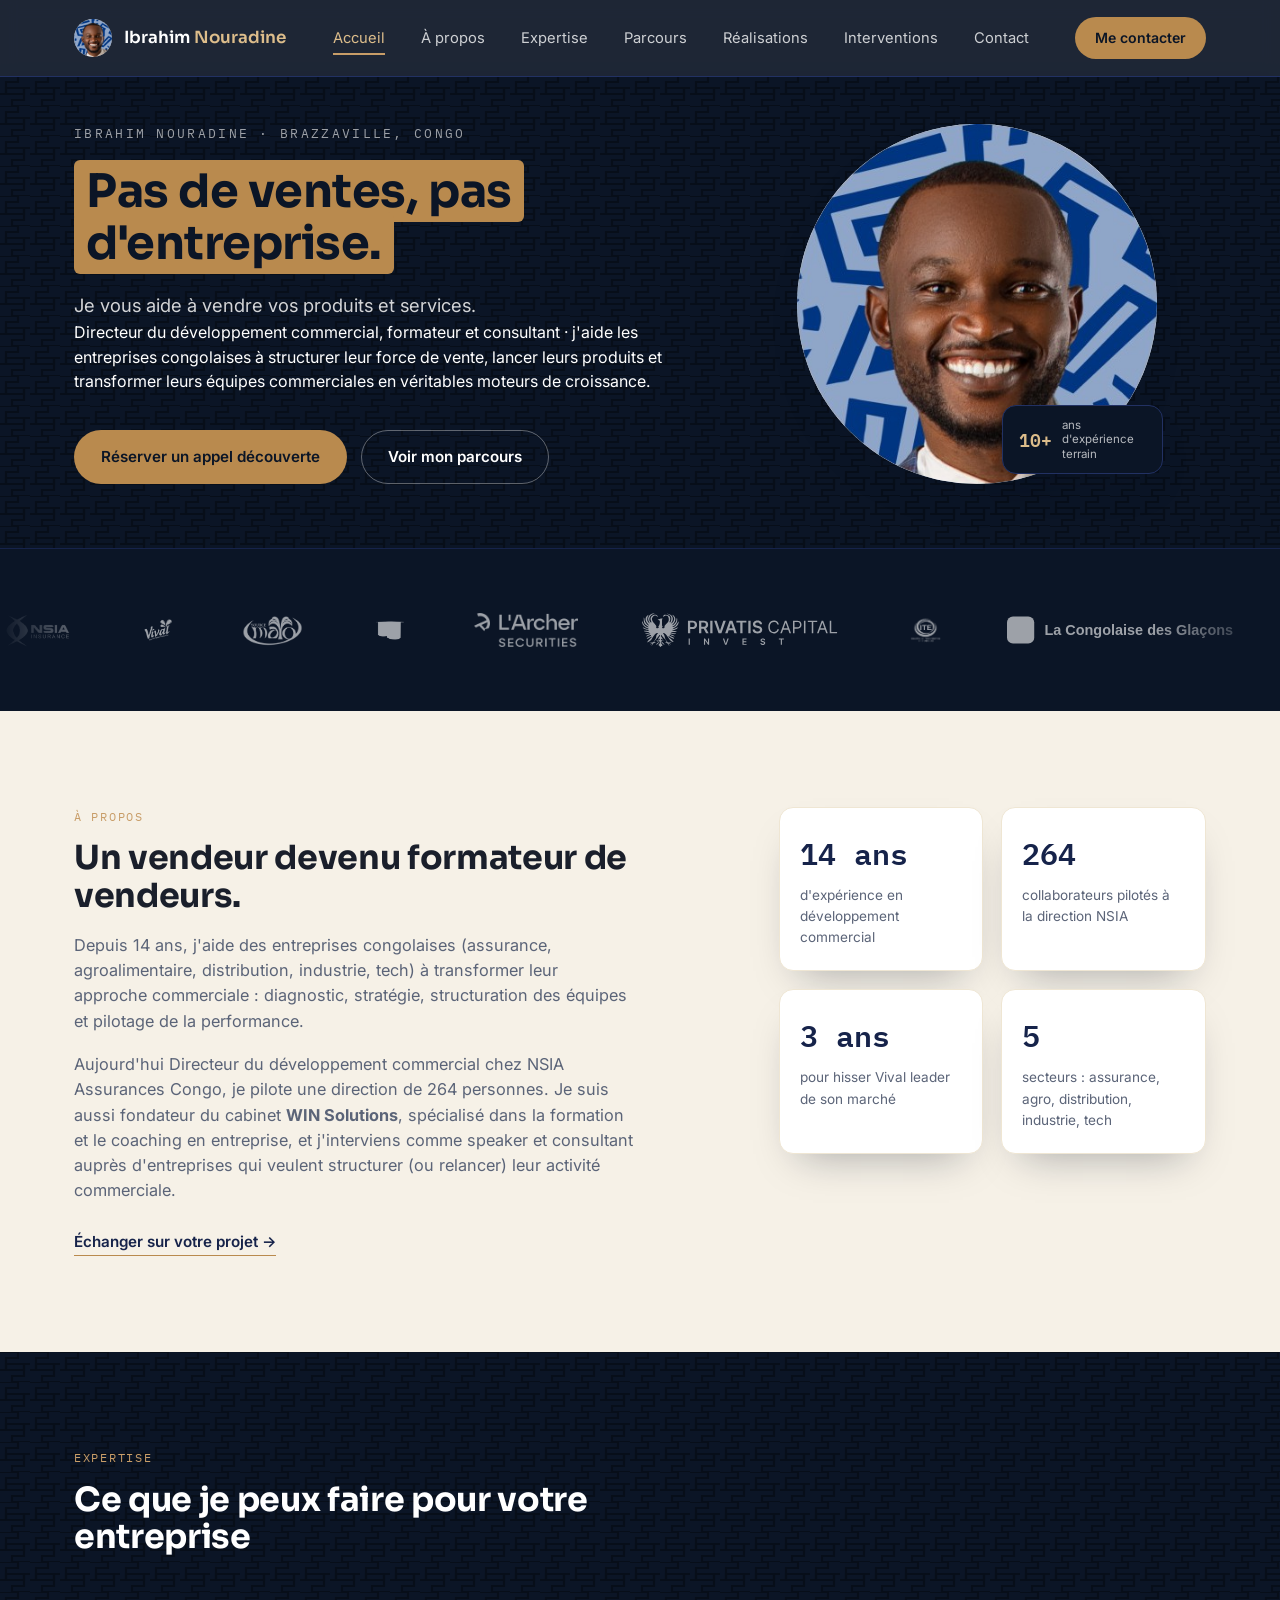
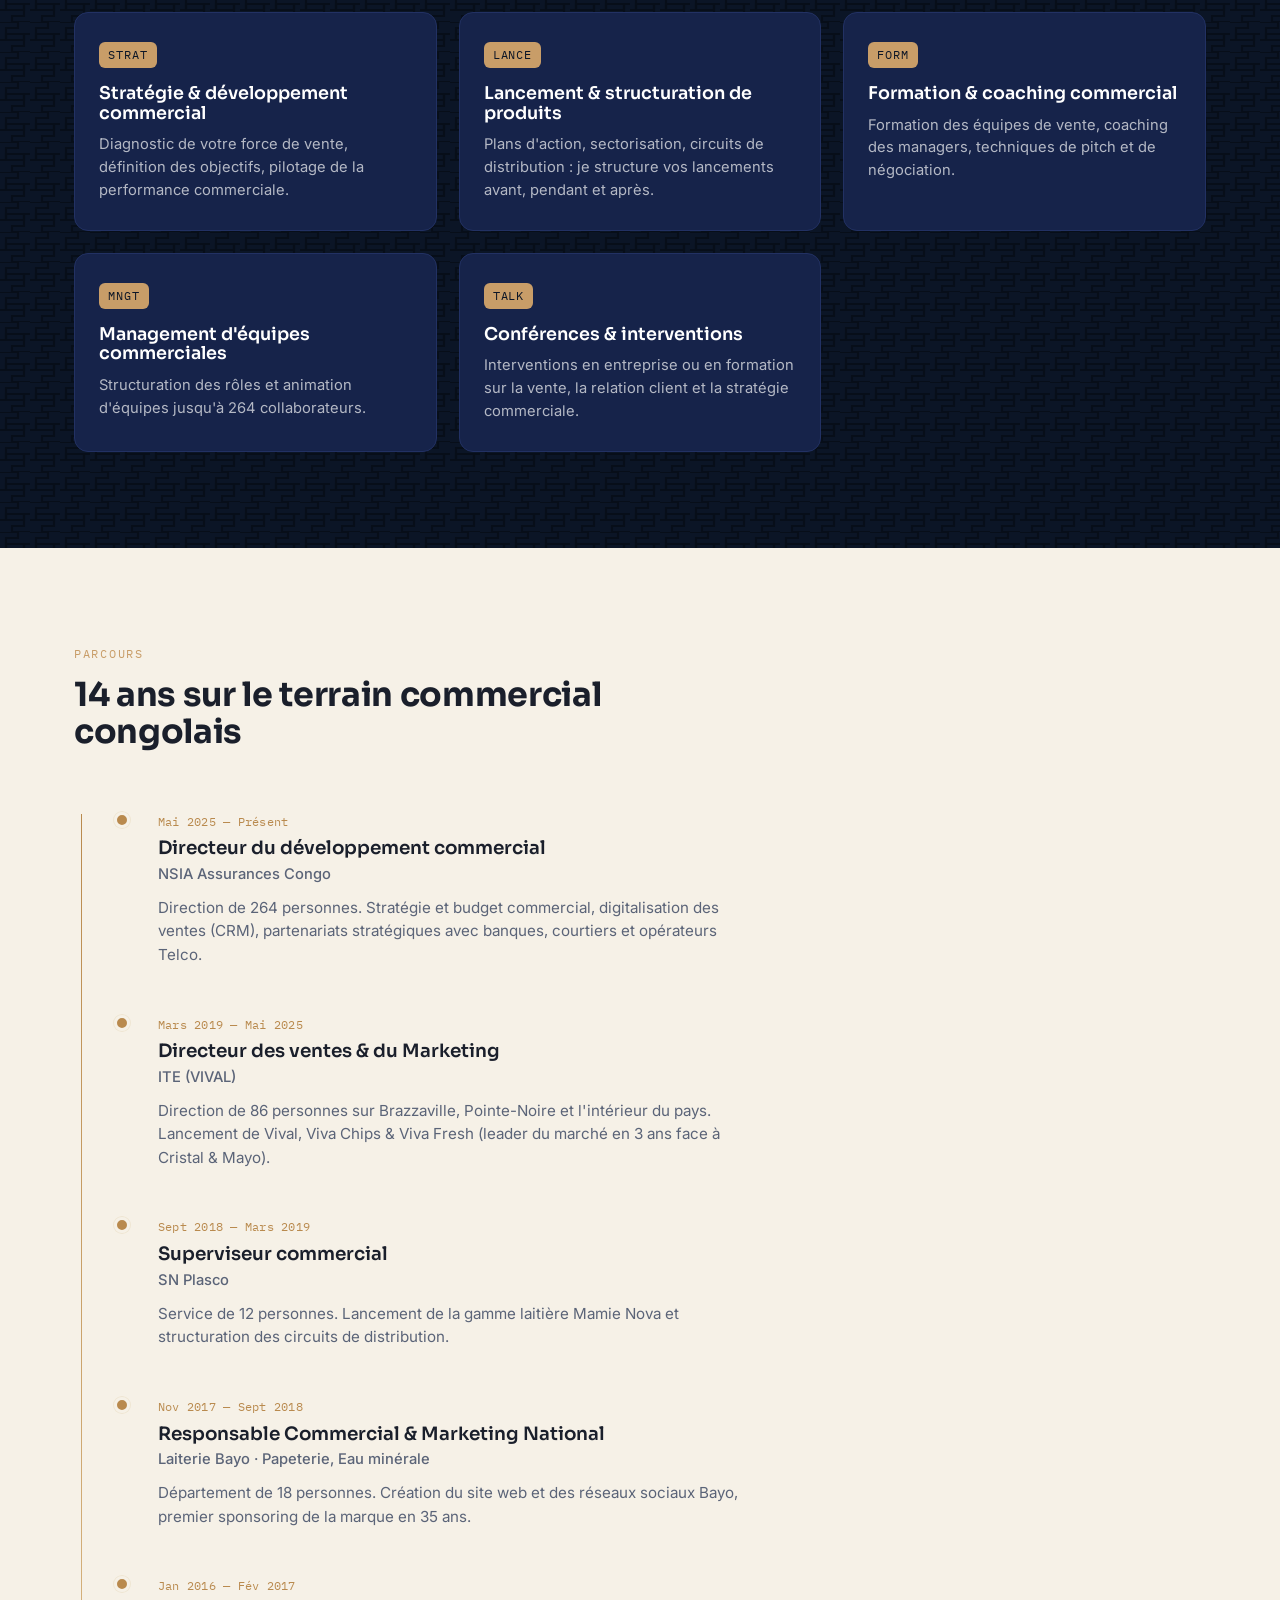
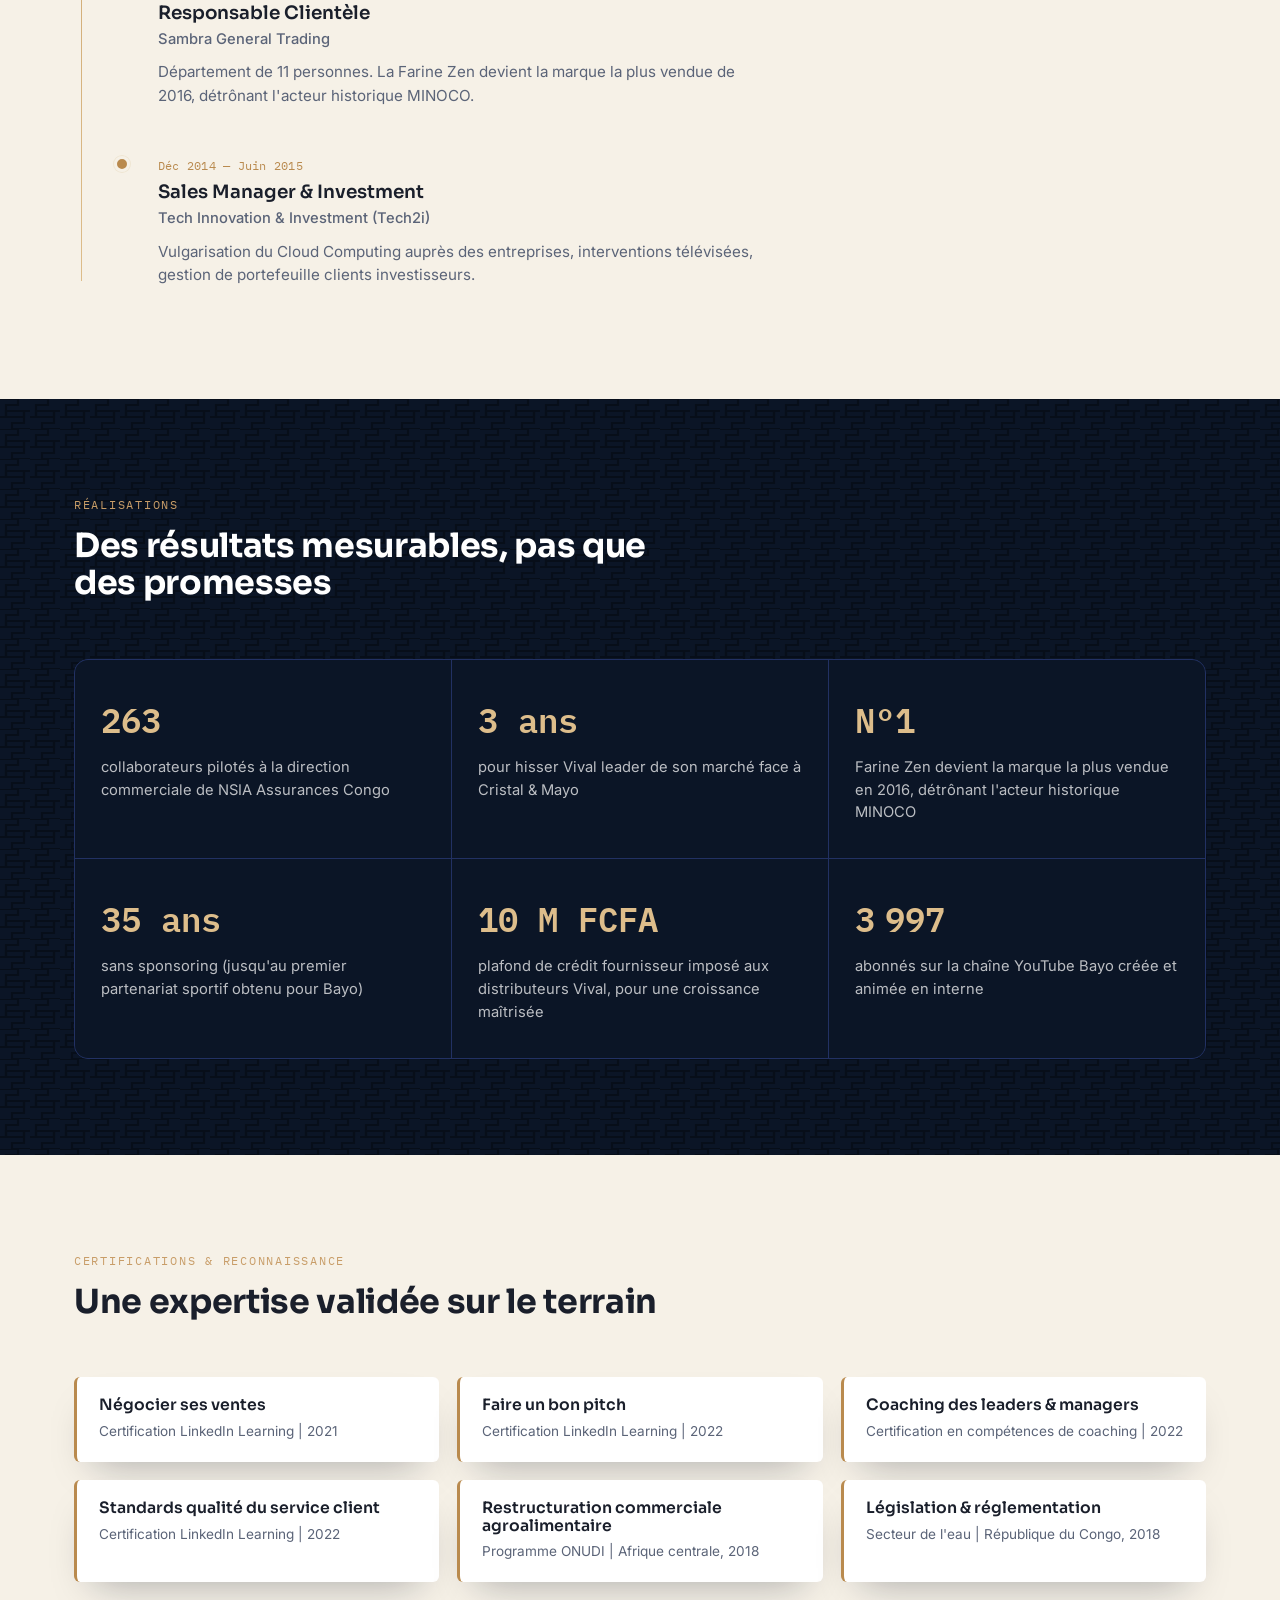
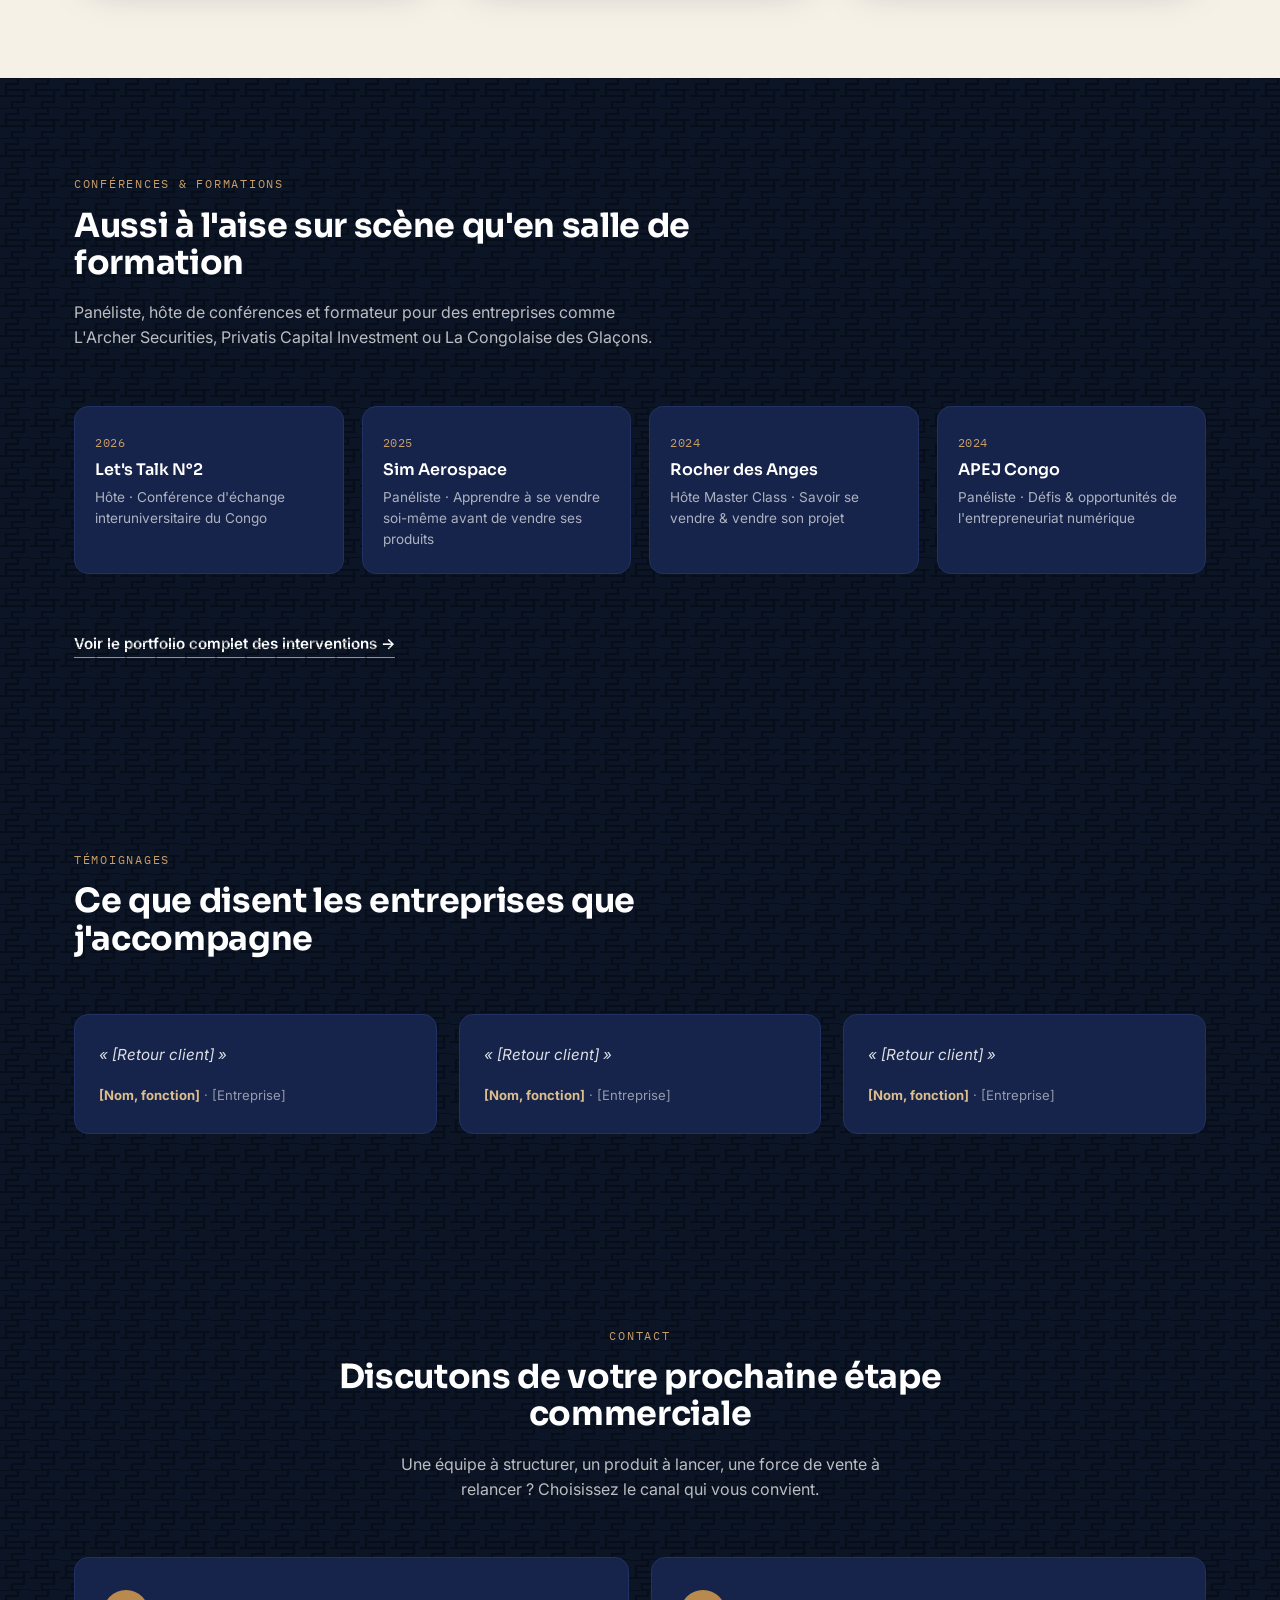
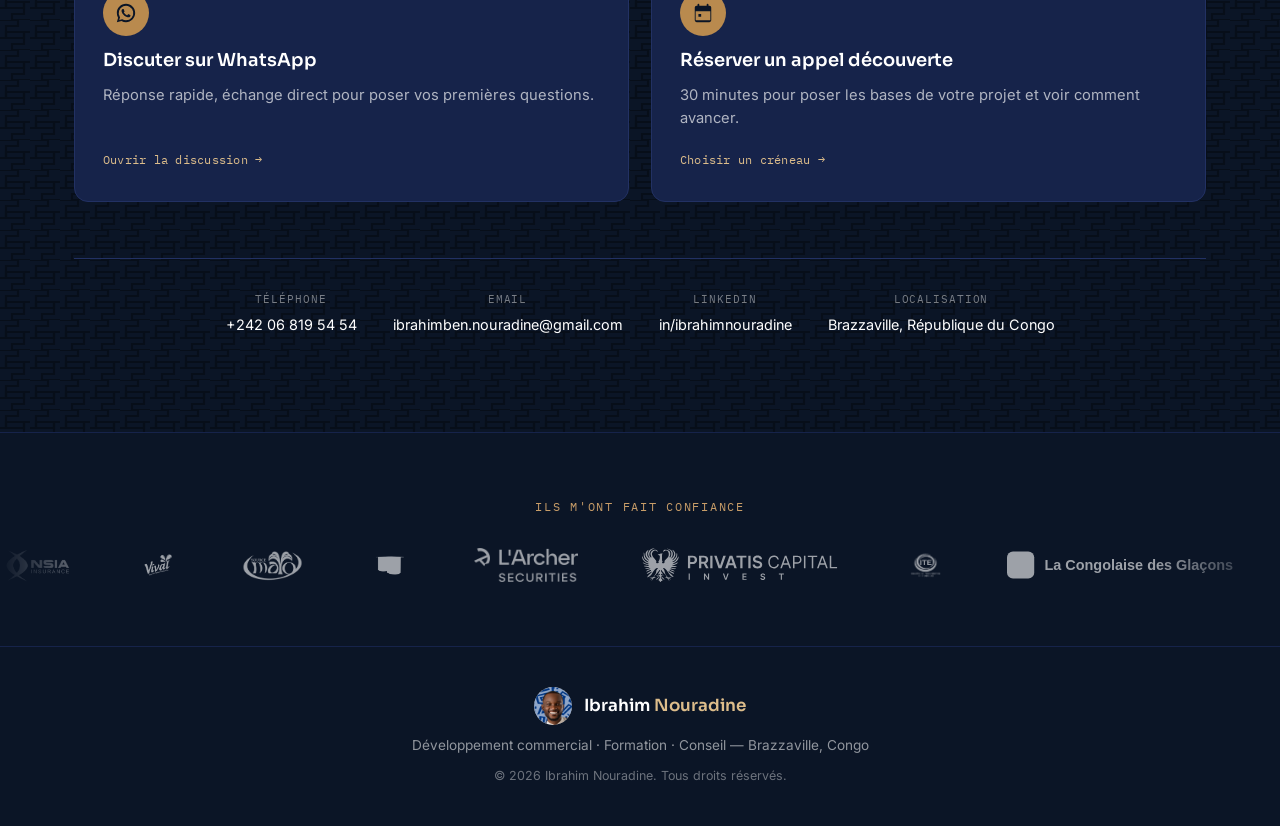
==== commit 54aaabc3: "ajout de la photo de profil de ibrahim comme logotype du site web" ====
--- a/index.html
+++ b/index.html
@@ -3,6 +3,8 @@
 <head>
   <meta charset="UTF-8" />
   <meta name="viewport" content="width=device-width, initial-scale=1.0" />
+  <link rel="icon" type="image/jpeg" href="assets/img/ibrahim-photo.jpg" />
+  <link rel="apple-touch-icon" href="assets/img/ibrahim-photo.jpg" />
   <title>Ibrahim Nouradine | Développement commercial, formation & conseil en vente</title>
   <meta name="description" content="Directeur du développement commercial, formateur et consultant à Brazzaville. J'aide les entreprises congolaises à structurer leur force de vente, lancer leurs produits et développer leur chiffre d'affaires." />
 
@@ -27,7 +29,7 @@
   <header class="site-header">
     <div class="container">
       <a href="#hero" class="brand">
-        <span class="brand-mark">IN</span>
+        <span class="brand-mark"><img src="assets/img/ibrahim-photo.jpg" alt="Ibrahim Nouradine" /></span>
         <span class="brand-name">Ibrahim <span>Nouradine</span></span>
       </a>
 
@@ -516,7 +518,7 @@
   <footer class="site-footer">
     <div class="container footer-grid">
       <div class="brand">
-        <span class="brand-mark">IN</span>
+        <span class="brand-mark"><img src="assets/img/ibrahim-photo.jpg" alt="Ibrahim Nouradine" /></span>
         <span class="brand-name">Ibrahim <span>Nouradine</span></span>
       </div>
       <p class="footer-tagline">Développement commercial · Formation · Conseil — Brazzaville, Congo</p>
--- a/css/style.css
+++ b/css/style.css
@@ -131,7 +131,6 @@
   width: 38px;
   height: 38px;
   border-radius: var(--radius-sm);
-  background: linear-gradient(155deg, var(--gold-500), var(--gold-300));
   display: grid;
   place-items: center;
   color: var(--navy-950);
@@ -139,6 +138,14 @@
   font-weight: 700;
   font-size: 0.9rem;
   flex-shrink: 0;
+}
+
+.brand-mark img {
+  width: 100%;
+  height: 100%;
+  object-fit: cover;
+  display: block;
+  border-radius: 50%;
 }
 
 .brand-name { white-space: nowrap; }
